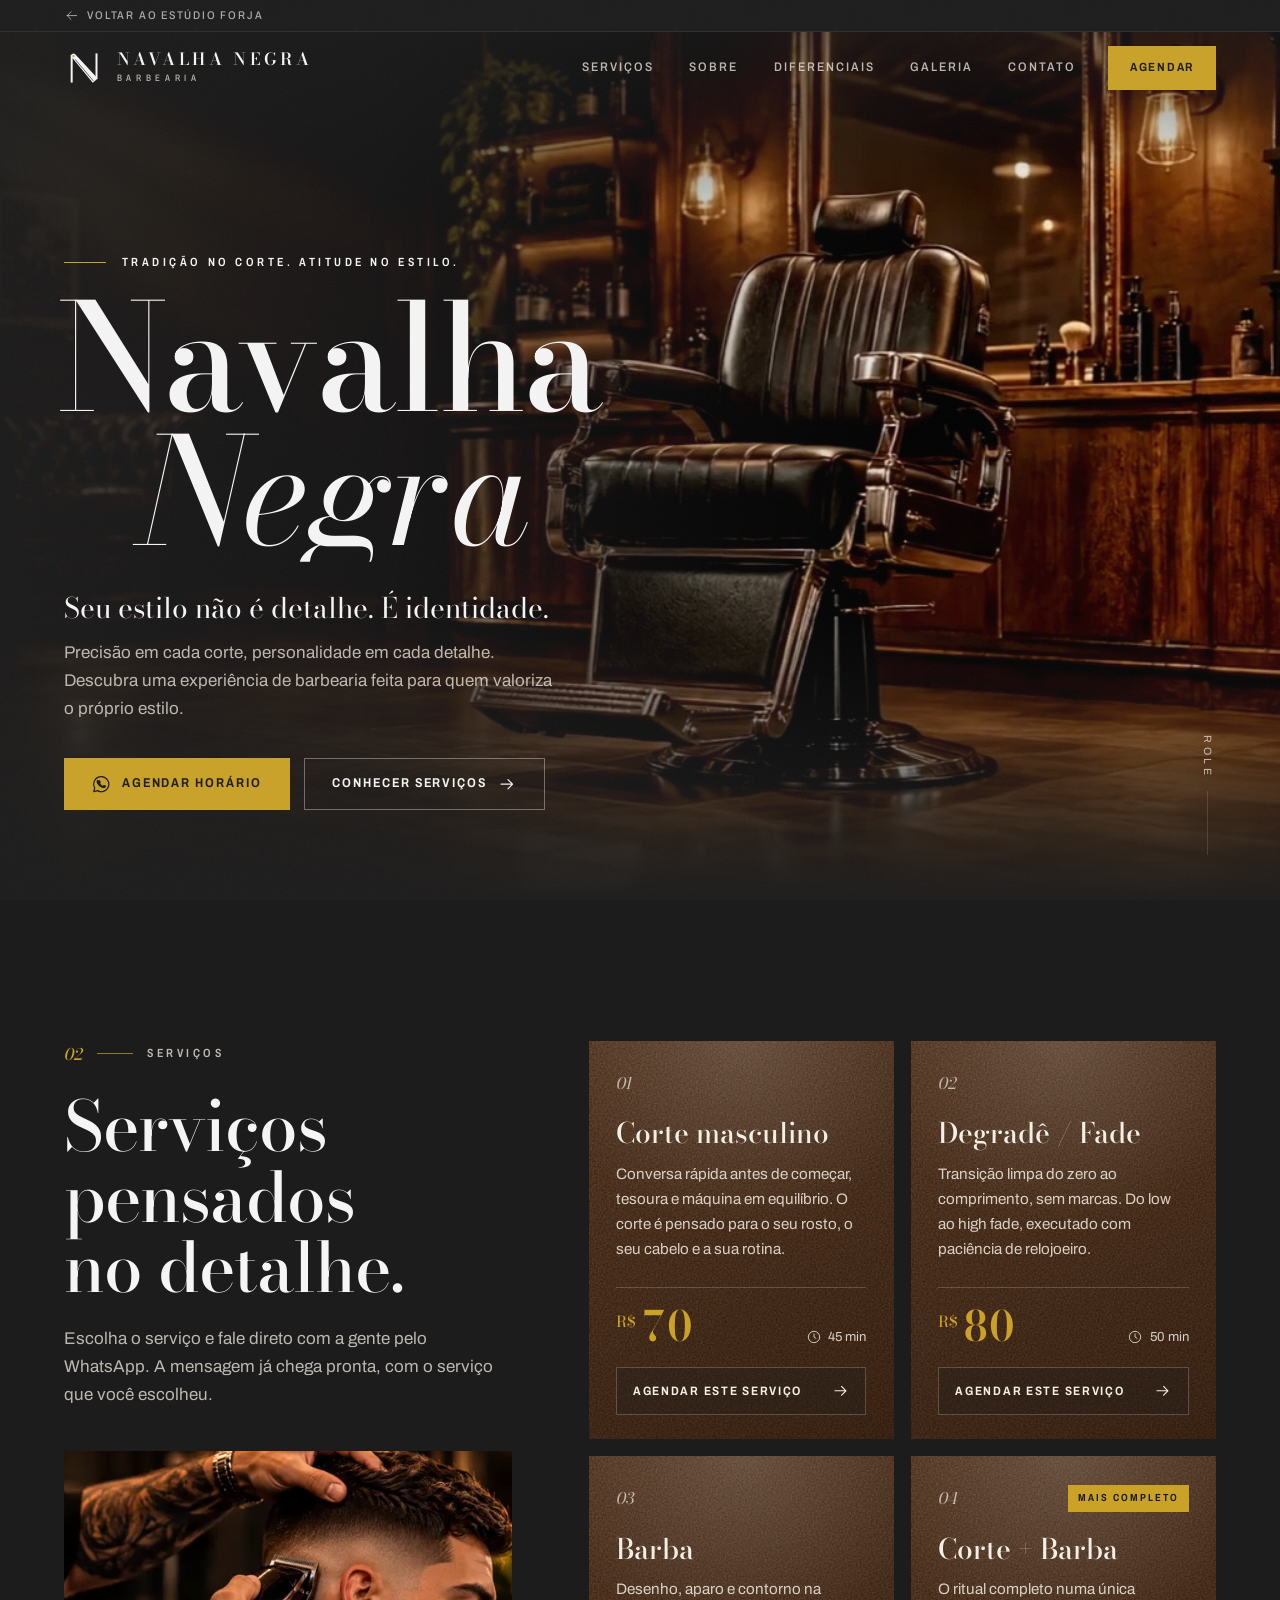
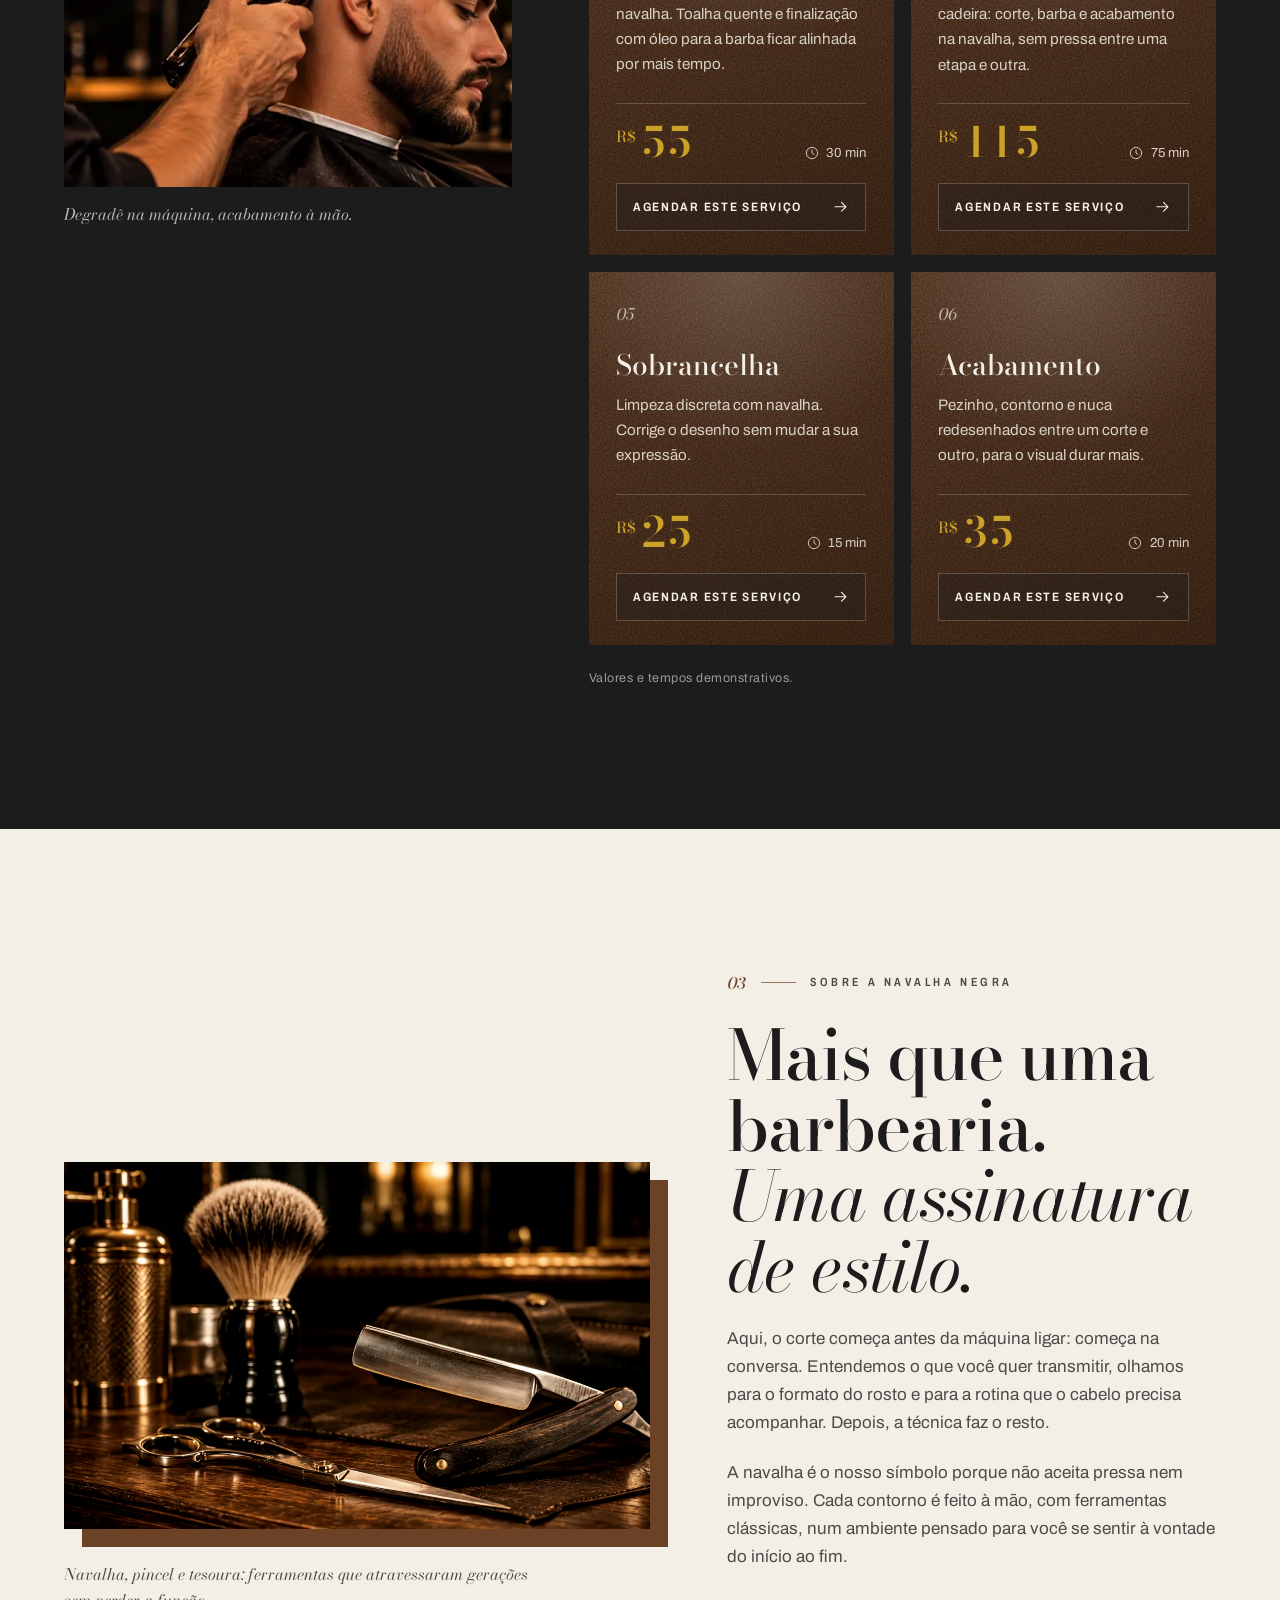
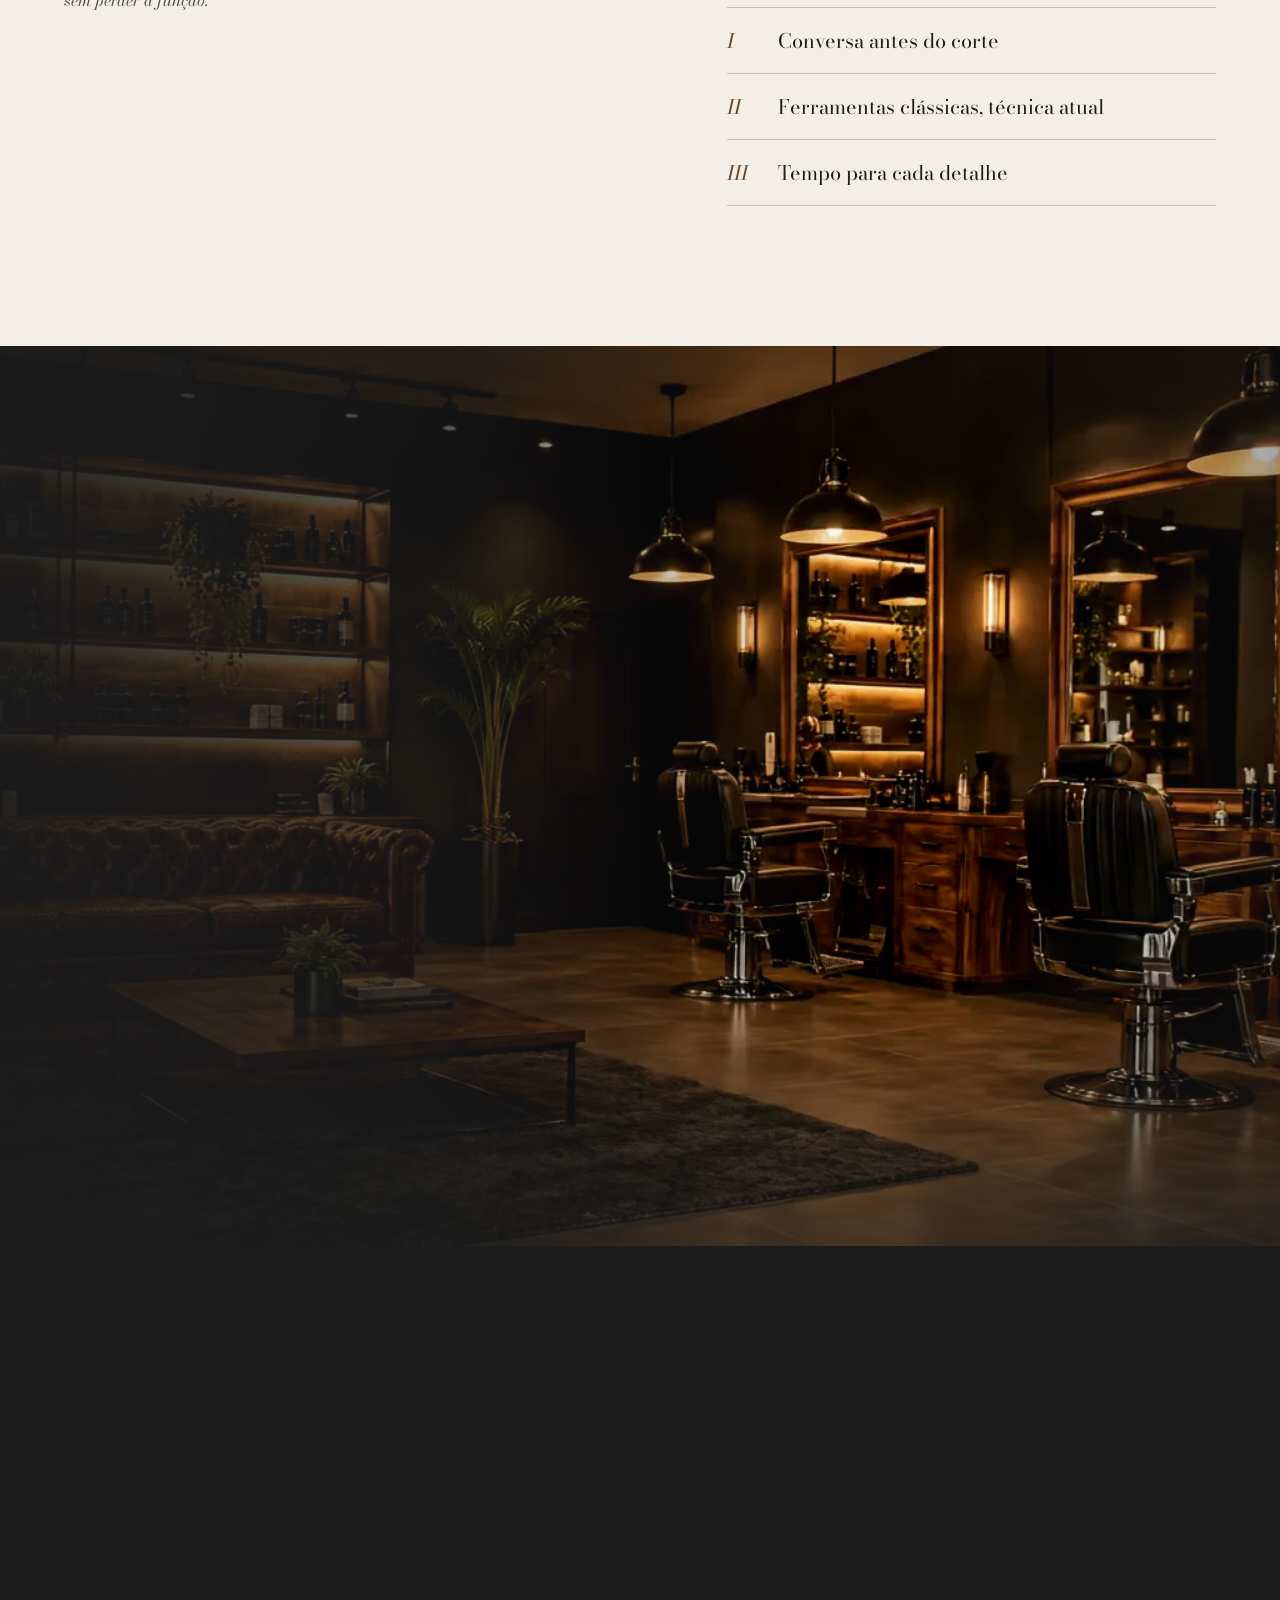
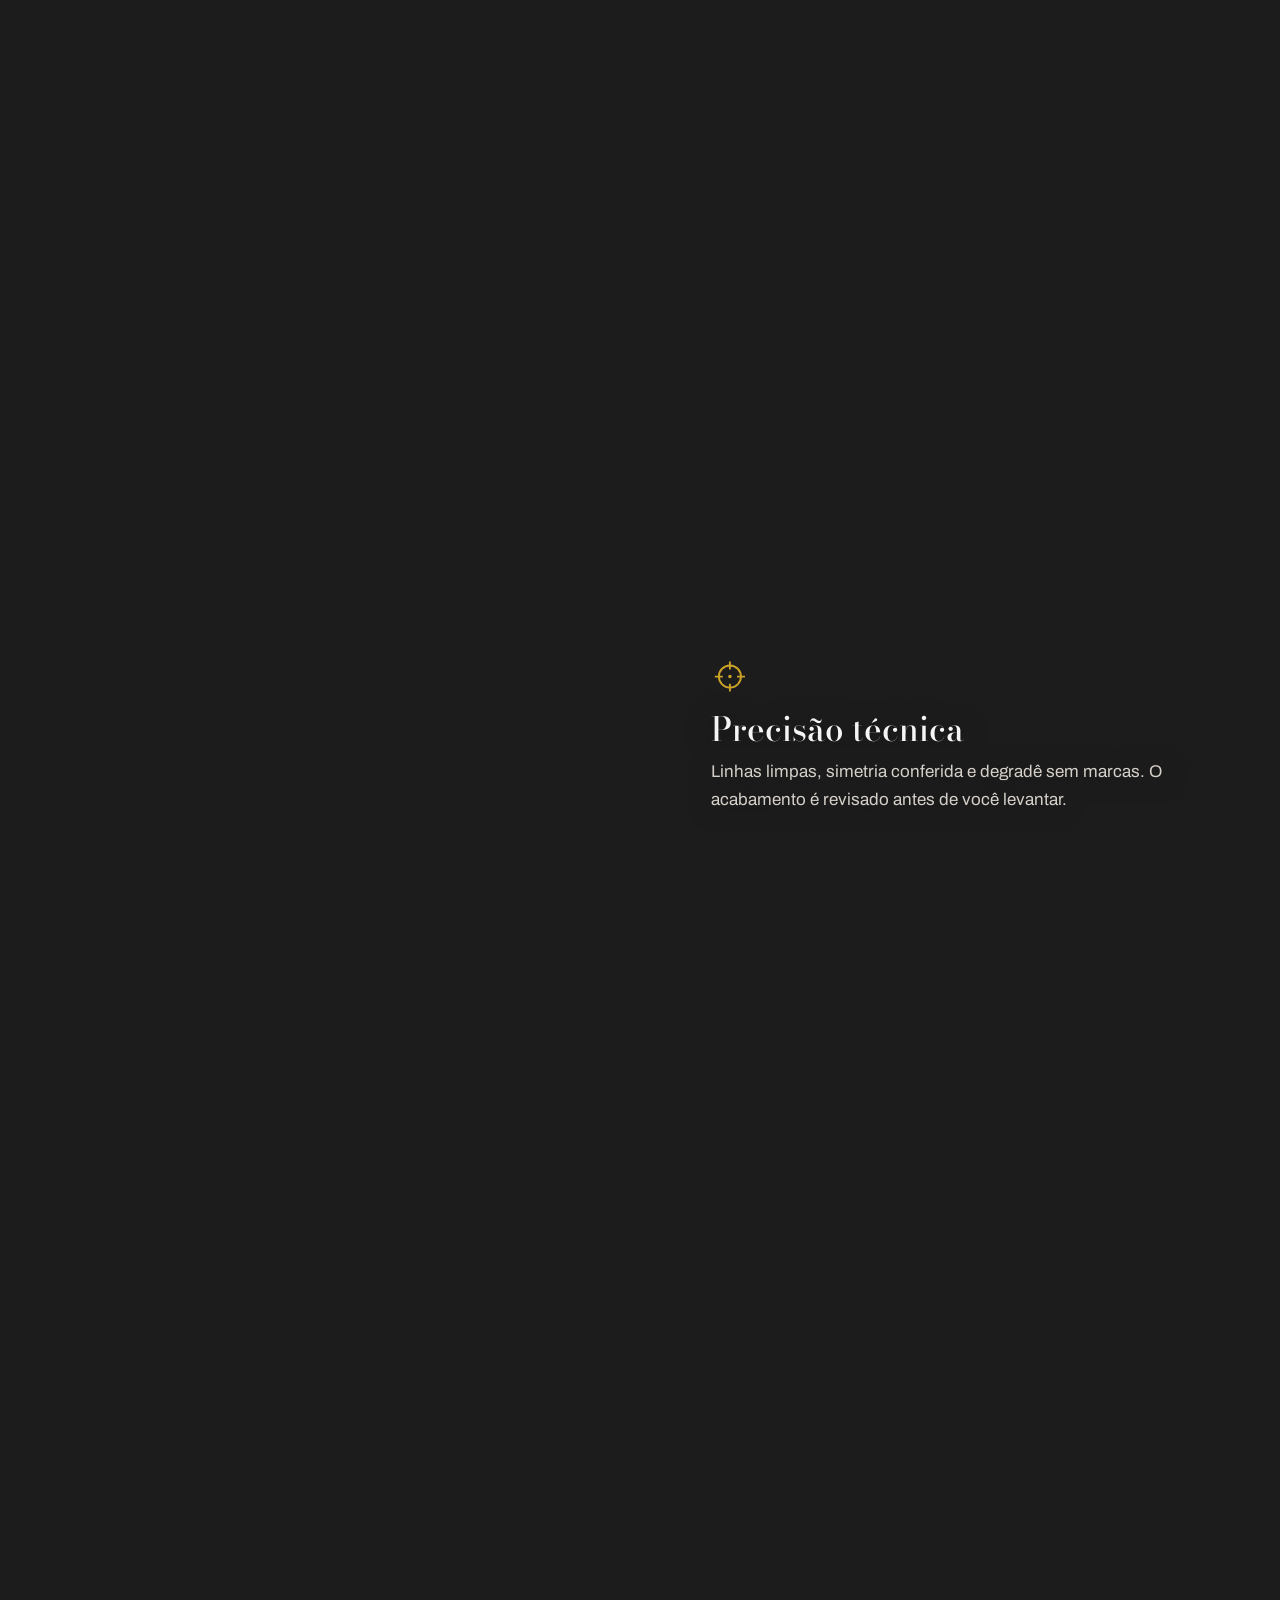
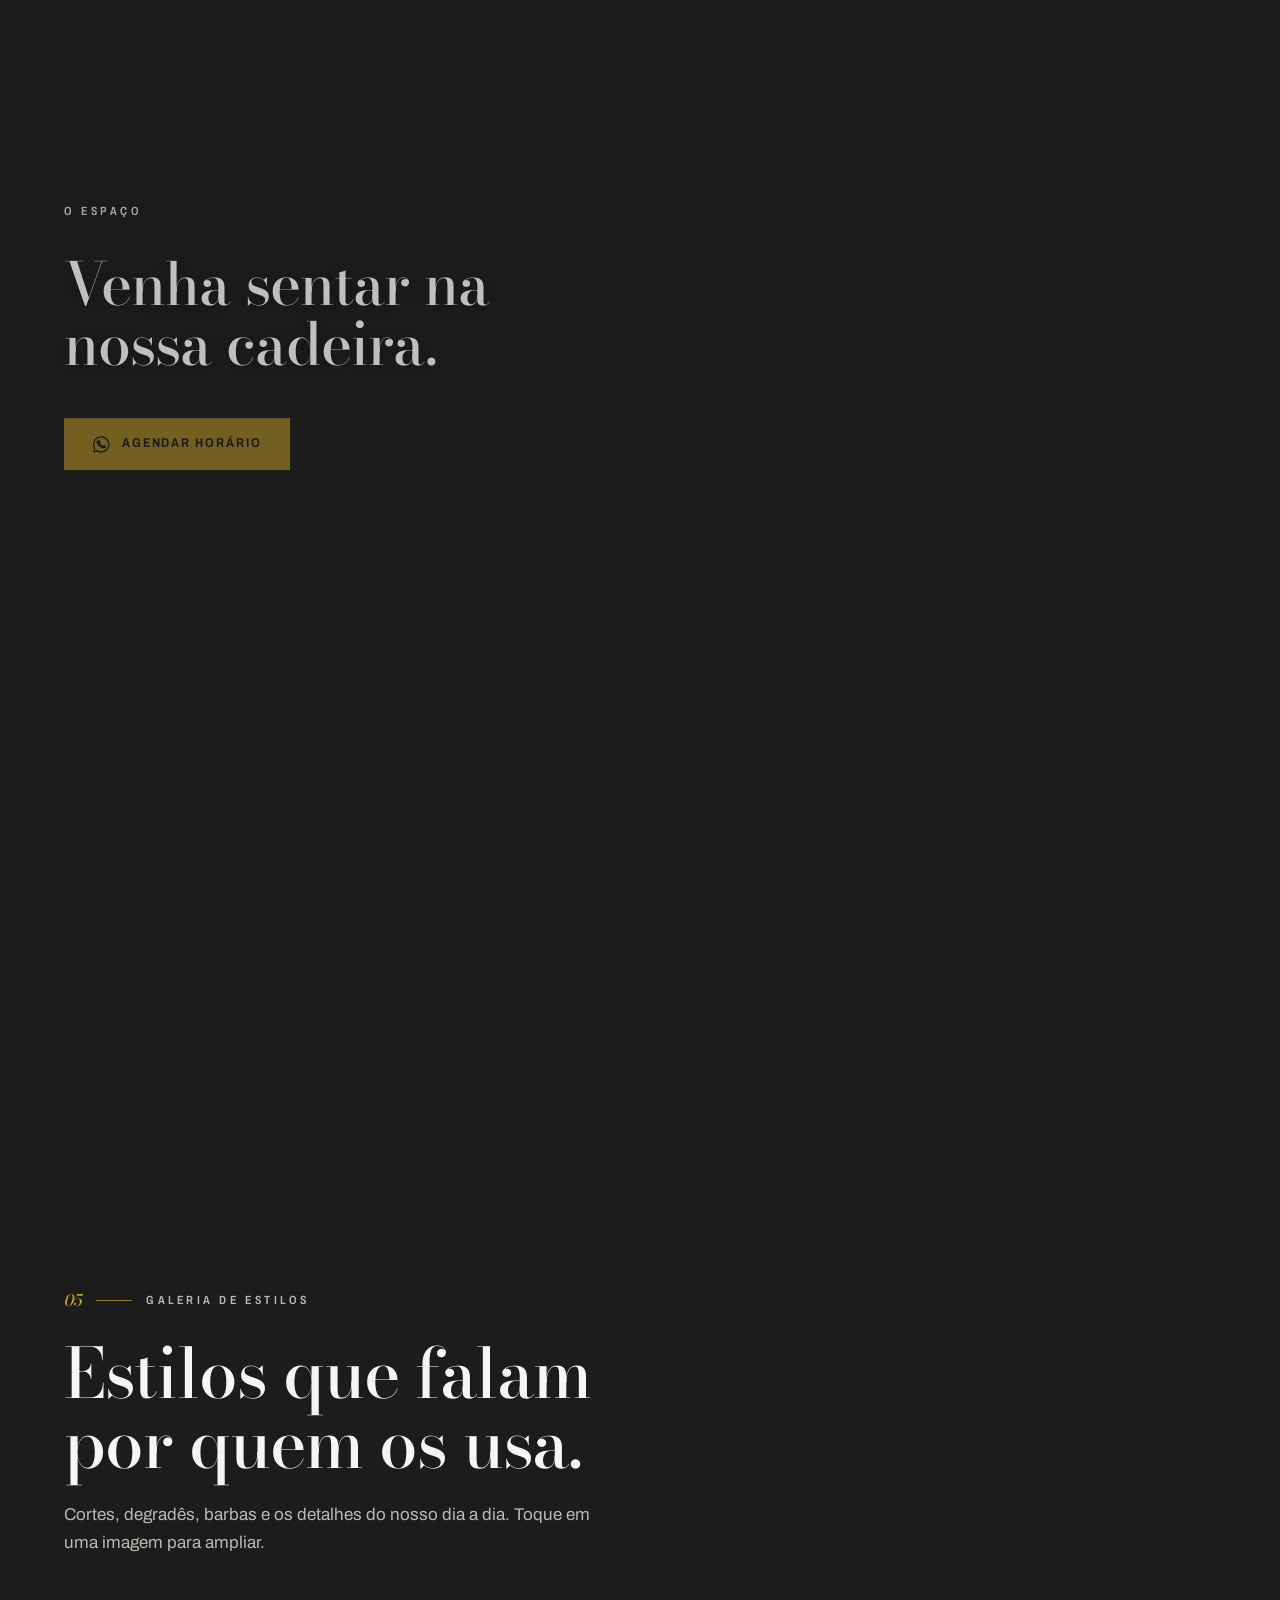
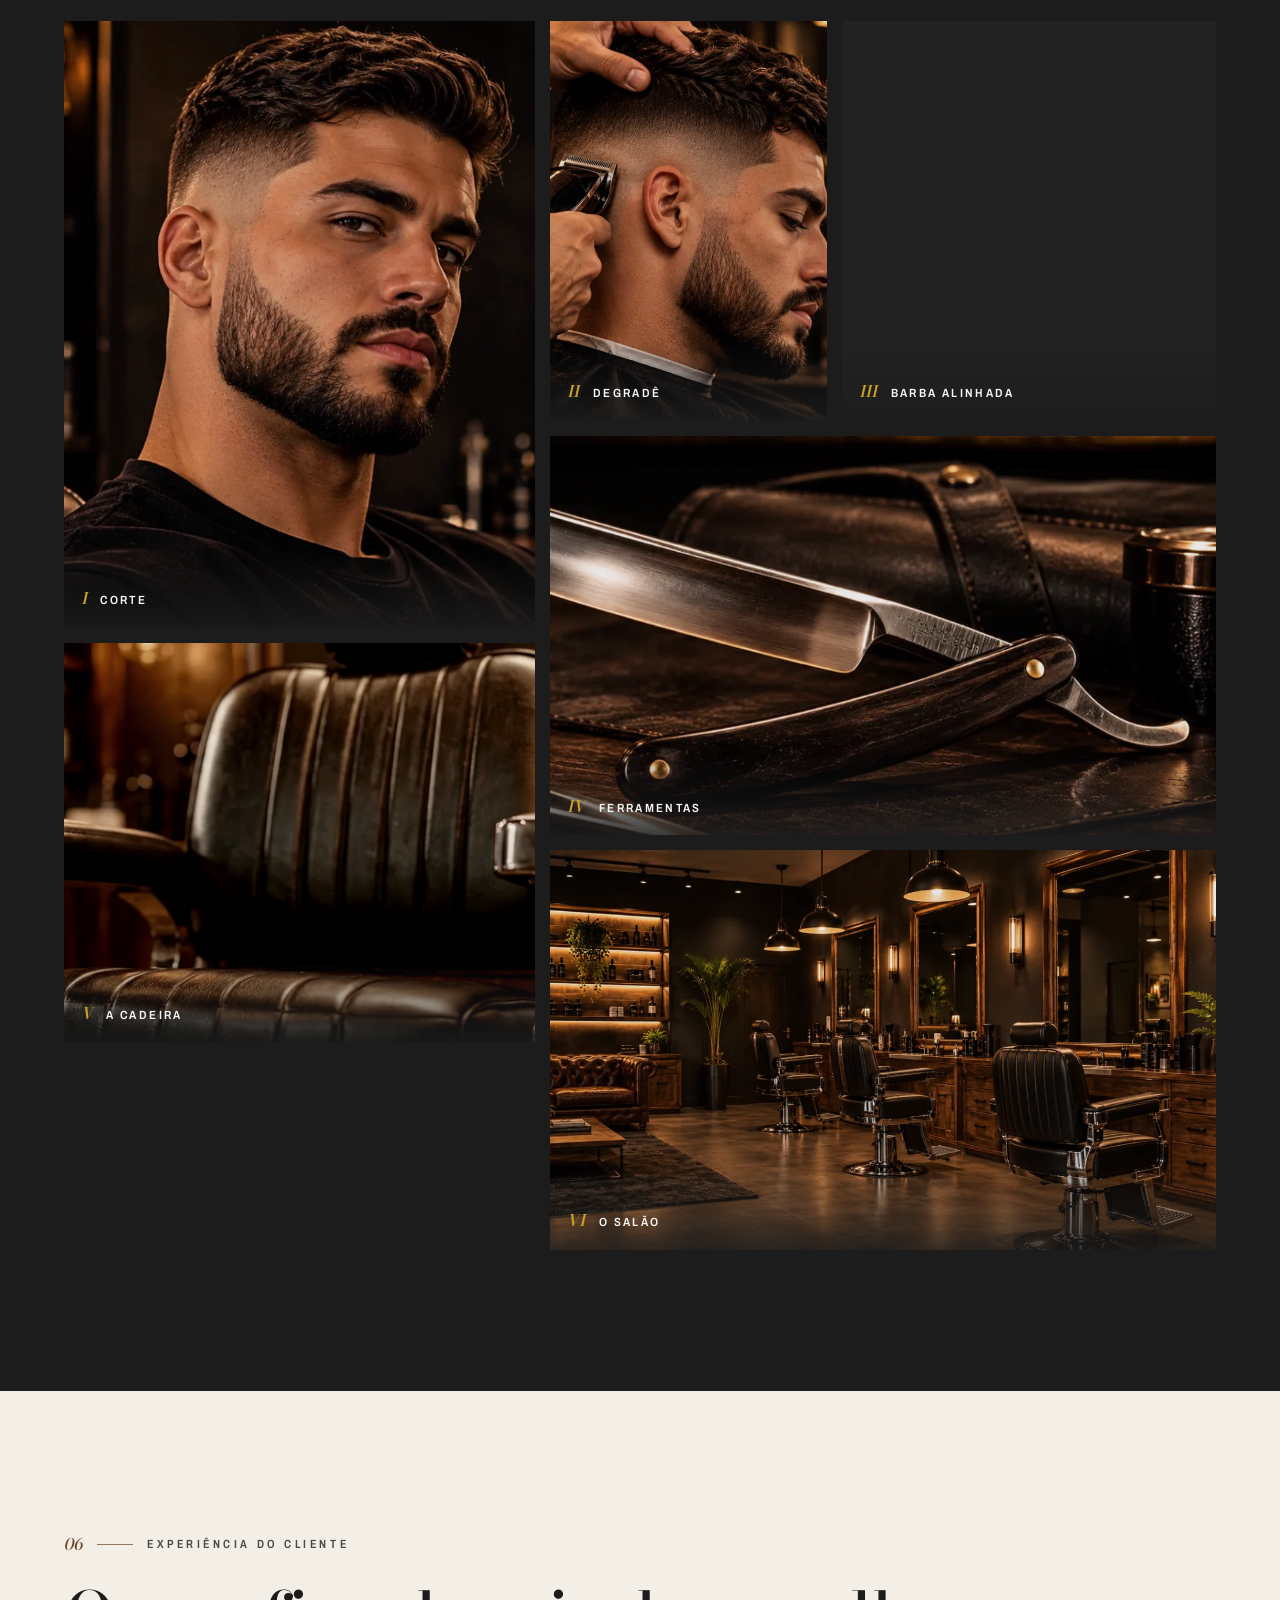
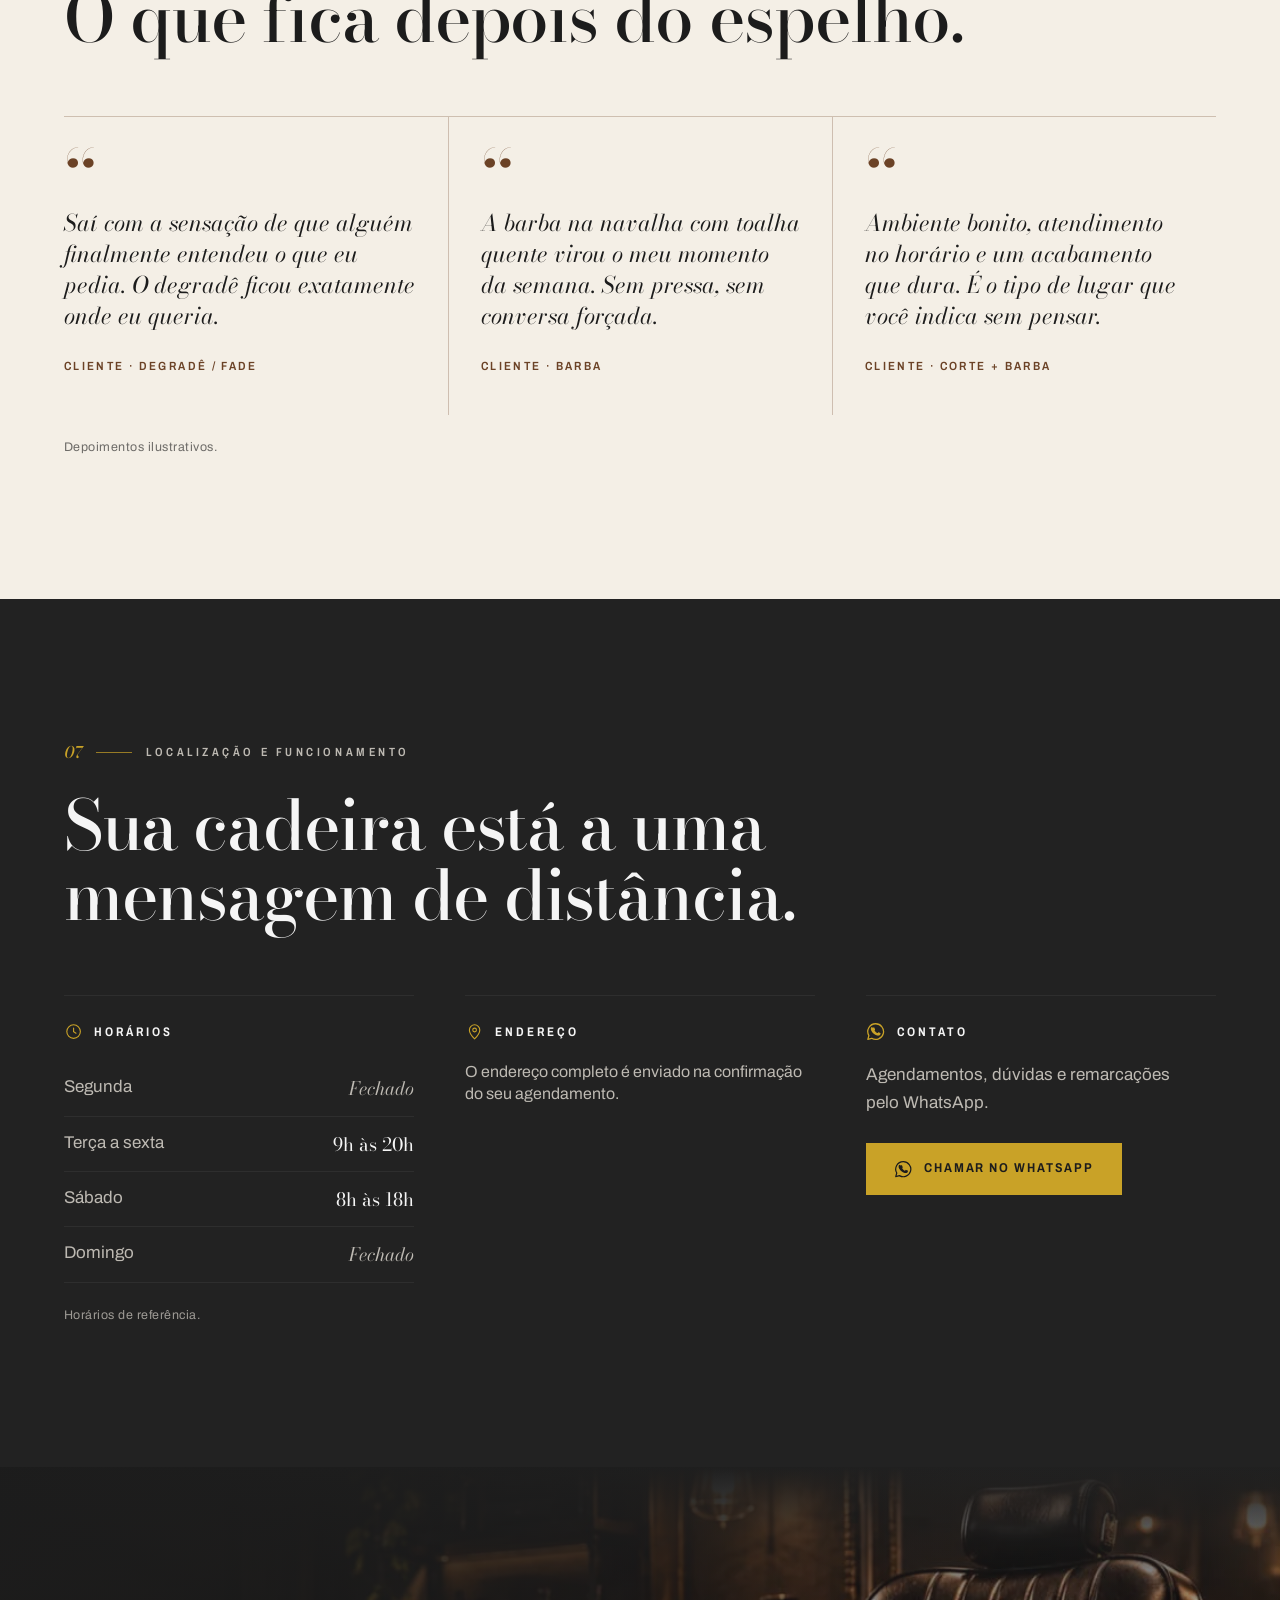
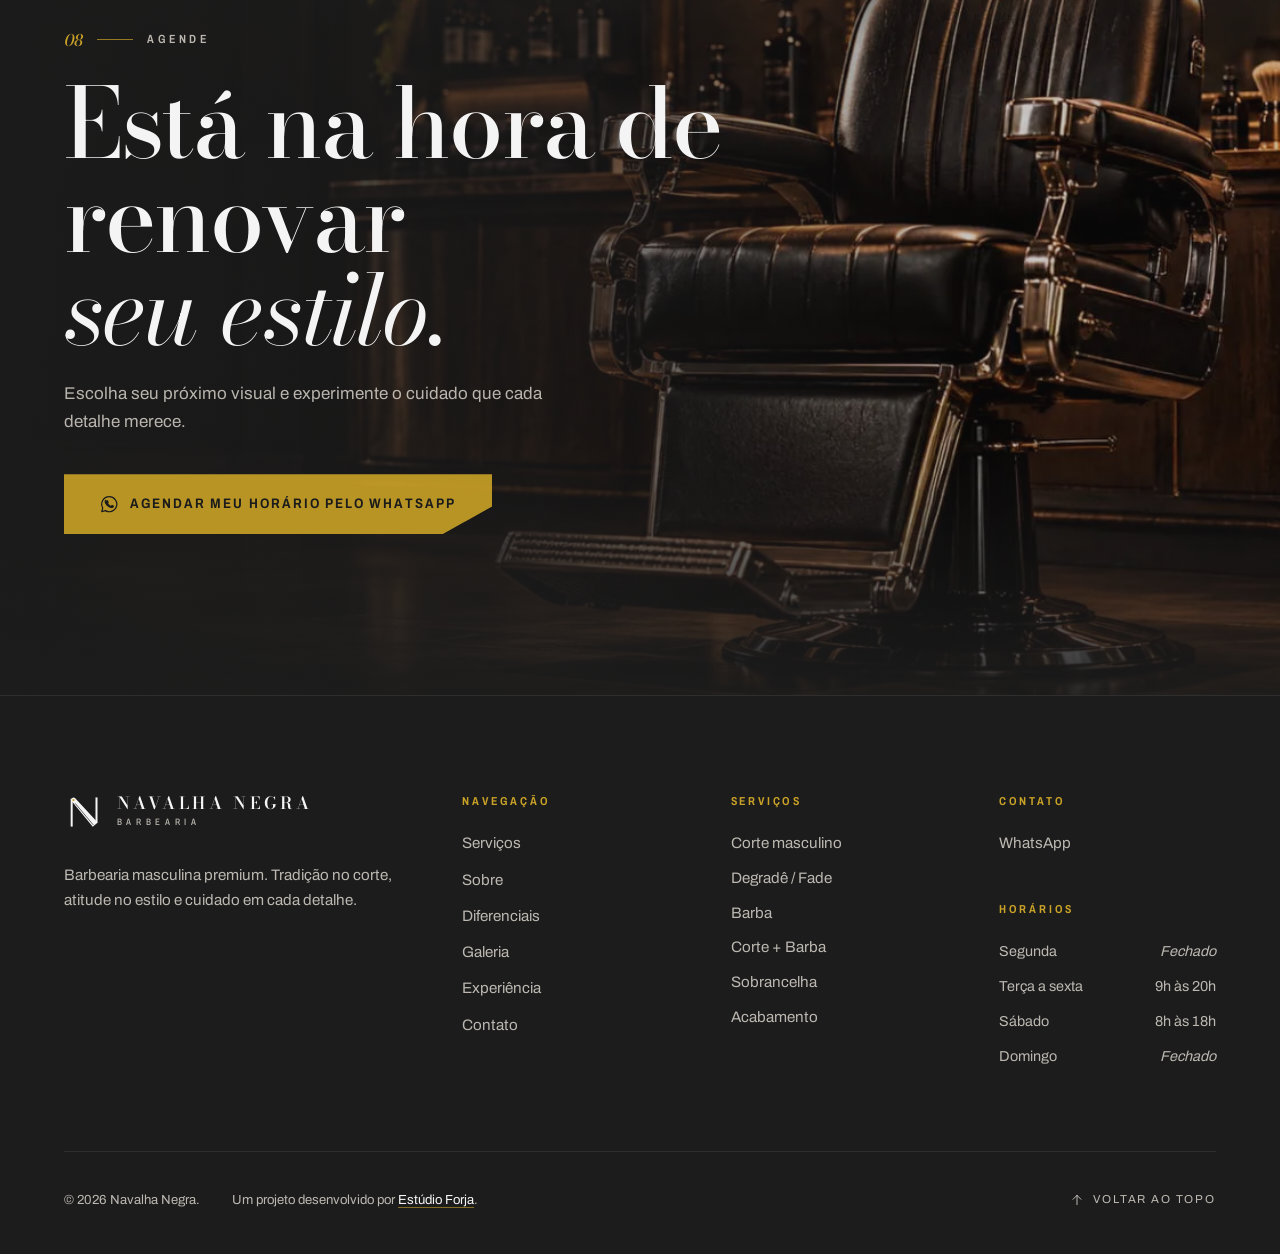
==== index.html @ 03be78c9 "Site Navalha Negra: barbearia premium do portfólio Estúdio Forja Página única com abertura em vídeo," ====
<!doctype html>
<html lang="pt-BR">
<head>
  <meta charset="utf-8">
  <meta name="viewport" content="width=device-width, initial-scale=1, viewport-fit=cover">
  <title>Navalha Negra · Barbearia masculina premium</title>
  <meta name="description" content="Navalha Negra: barbearia masculina premium. Corte, degradê, barba na navalha e acabamento com precisão. Agende seu horário pelo WhatsApp.">
  <meta name="theme-color" content="#1C1C1C">
  <meta property="og:type" content="website">
  <meta property="og:locale" content="pt_BR">
  <meta property="og:title" content="Navalha Negra · Tradição no corte. Atitude no estilo.">
  <meta property="og:description" content="Barbearia masculina premium. Precisão em cada corte, personalidade em cada detalhe.">
  <meta property="og:image" content="media/og.jpg">
  <meta name="twitter:card" content="summary_large_image">
  <link rel="icon" href="media/favicon.svg" type="image/svg+xml">
  <link rel="apple-touch-icon" href="media/apple-touch-icon.png">
  <link rel="preload" href="fonts/bodoni-moda.woff2" as="font" type="font/woff2" crossorigin>
  <link rel="preload" href="fonts/archivo.woff2" as="font" type="font/woff2" crossorigin>
  <link rel="preload" href="media/video/hero-inicio.webp" as="image">
  <link rel="stylesheet" href="css/style.css">
  <script>
    /* Marca que o JavaScript está ativo. Se algo falhar no carregamento,
       em 6 s o conteúdo aparece sem animação (nunca fica tela vazia). */
    document.documentElement.classList.add("js");
    setTimeout(function () { if (!window.__navalhaOk) document.documentElement.classList.add("sem-anim"); }, 6000);
  </script>
</head>
<body class="carregando">

<a class="pular" href="#conteudo">Pular para o conteúdo</a>

<!-- Ícones e símbolo da marca (desenhados uma vez, usados no site todo) -->
<svg class="sprite" aria-hidden="true" focusable="false">
  <defs>
    <symbol id="i-emblema" viewBox="0 0 48 48">
      <mask id="m-fio" maskUnits="userSpaceOnUse" x="0" y="0" width="48" height="48">
        <rect width="48" height="48" fill="#fff"/>
        <line x1="13.42" y1="13.65" x2="35.21" y2="39.55" stroke="#000" stroke-width="0.8"/>
      </mask>
      <rect x="8" y="8" width="2.4" height="33.5" fill="currentColor"/>
      <rect x="37.8" y="6.5" width="2.4" height="30" fill="currentColor"/>
      <path mask="url(#m-fio)" d="M13.46 7.62 L40.51 36.5 L34.49 41.77 L9.39 11.18 A2.7 2.7 0 0 1 13.46 7.62 Z" fill="currentColor"/>
      <circle cx="11.4" cy="9.7" r="1.35" fill="#C9A227"/>
    </symbol>
    <symbol id="i-whats" viewBox="0 0 24 24">
      <path d="M12 2.2a9.8 9.8 0 0 0-8.4 14.8L2.3 21.7l4.8-1.3A9.8 9.8 0 1 0 12 2.2Z" fill="none" stroke="currentColor" stroke-width="1.6" stroke-linejoin="round"/>
      <path d="M8.7 7.2c.2-.4.5-.4.7-.4h.5c.2 0 .4 0 .6.5l.8 1.9c.1.2.1.4 0 .6l-.4.6c-.1.2-.2.3 0 .6.4.7 1 1.4 1.6 1.9.7.6 1.3.8 1.6 1 .2.1.4.1.5-.1l.7-.8c.2-.2.3-.2.6-.1l1.8.9c.3.1.4.2.5.3 0 .2 0 .9-.3 1.6-.4.7-1.5 1.3-2.1 1.3-.5.1-1.2.1-1.9-.1-.4-.1-1-.3-1.7-.6-3-1.3-4.9-4.3-5-4.5-.2-.2-1.2-1.6-1.2-3 0-1.5.8-2.2 1-2.5Z" fill="currentColor"/>
    </symbol>
    <symbol id="i-seta" viewBox="0 0 24 24"><path d="M4 12h15M13 6l6 6-6 6" fill="none" stroke="currentColor" stroke-width="1.5" stroke-linecap="round" stroke-linejoin="round"/></symbol>
    <symbol id="i-seta-volta" viewBox="0 0 24 24"><path d="M20 12H5M11 6l-6 6 6 6" fill="none" stroke="currentColor" stroke-width="1.5" stroke-linecap="round" stroke-linejoin="round"/></symbol>
    <symbol id="i-topo" viewBox="0 0 24 24"><path d="M12 19V5M6 11l6-6 6 6" fill="none" stroke="currentColor" stroke-width="1.5" stroke-linecap="round" stroke-linejoin="round"/></symbol>
    <symbol id="i-relogio" viewBox="0 0 24 24"><circle cx="12" cy="12" r="8.5" fill="none" stroke="currentColor" stroke-width="1.4"/><path d="M12 7.5V12l3 2" fill="none" stroke="currentColor" stroke-width="1.4" stroke-linecap="round"/></symbol>
    <symbol id="i-fechar" viewBox="0 0 24 24"><path d="M6 6l12 12M18 6 6 18" fill="none" stroke="currentColor" stroke-width="1.5" stroke-linecap="round"/></symbol>
    <symbol id="i-anterior" viewBox="0 0 24 24"><path d="M15 5l-7 7 7 7" fill="none" stroke="currentColor" stroke-width="1.5" stroke-linecap="round" stroke-linejoin="round"/></symbol>
    <symbol id="i-proximo" viewBox="0 0 24 24"><path d="M9 5l7 7-7 7" fill="none" stroke="currentColor" stroke-width="1.5" stroke-linecap="round" stroke-linejoin="round"/></symbol>
    <symbol id="i-pin" viewBox="0 0 24 24"><path d="M12 21s-6.5-6-6.5-11a6.5 6.5 0 0 1 13 0c0 5-6.5 11-6.5 11Z" fill="none" stroke="currentColor" stroke-width="1.4"/><circle cx="12" cy="10" r="2.3" fill="none" stroke="currentColor" stroke-width="1.4"/></symbol>
    <symbol id="i-fone" viewBox="0 0 24 24"><path d="M6.5 3.5h3l1.5 4.2-2 1.3a11 11 0 0 0 6 6l1.3-2 4.2 1.5v3a2 2 0 0 1-2.2 2A17 17 0 0 1 4.5 5.7a2 2 0 0 1 2-2.2Z" fill="none" stroke="currentColor" stroke-width="1.4" stroke-linejoin="round"/></symbol>
    <symbol id="i-instagram" viewBox="0 0 24 24"><rect x="3.5" y="3.5" width="17" height="17" rx="5" fill="none" stroke="currentColor" stroke-width="1.5"/><circle cx="12" cy="12" r="4" fill="none" stroke="currentColor" stroke-width="1.5"/><circle cx="17.2" cy="6.8" r="1" fill="currentColor"/></symbol>
    <symbol id="i-facebook" viewBox="0 0 24 24"><path d="M13.5 21v-7.5h2.6l.4-3h-3V8.6c0-.9.3-1.5 1.5-1.5h1.6V4.4a21 21 0 0 0-2.3-.1c-2.3 0-3.9 1.4-3.9 4v2.2H7.8v3h2.6V21" fill="none" stroke="currentColor" stroke-width="1.4" stroke-linejoin="round"/></symbol>
    <symbol id="i-tiktok" viewBox="0 0 24 24"><path d="M14 3.5v11.2a3.6 3.6 0 1 1-3.6-3.6M14 3.5c.4 2.6 2.2 4.3 4.8 4.5" fill="none" stroke="currentColor" stroke-width="1.5" stroke-linecap="round" stroke-linejoin="round"/></symbol>
    <!-- Pilares -->
    <symbol id="p-precisao" viewBox="0 0 24 24"><circle cx="12" cy="12" r="7" fill="none" stroke="currentColor" stroke-width="1.2"/><path d="M12 2.5v5M12 16.5v5M2.5 12h5M16.5 12h5" stroke="currentColor" stroke-width="1.2"/><circle cx="12" cy="12" r="1.1" fill="currentColor"/></symbol>
    <symbol id="p-detalhe" viewBox="0 0 24 24"><circle cx="10.5" cy="10.5" r="6" fill="none" stroke="currentColor" stroke-width="1.2"/><path d="m15 15 5.5 5.5" stroke="currentColor" stroke-width="1.2" stroke-linecap="round"/><path d="M8 10.5h5" stroke="currentColor" stroke-width="1.2"/></symbol>
    <symbol id="p-atendimento" viewBox="0 0 24 24"><path d="M4 5.5h11a1.5 1.5 0 0 1 1.5 1.5v6a1.5 1.5 0 0 1-1.5 1.5H9l-3.5 3v-3H4A1.5 1.5 0 0 1 2.5 13V7A1.5 1.5 0 0 1 4 5.5Z" fill="none" stroke="currentColor" stroke-width="1.2" stroke-linejoin="round"/><path d="M16.5 9H20a1.5 1.5 0 0 1 1.5 1.5v5A1.5 1.5 0 0 1 20 17h-1v2.5L16 17h-3" fill="none" stroke="currentColor" stroke-width="1.2" stroke-linejoin="round"/></symbol>
    <symbol id="p-estilo" viewBox="0 0 24 24"><path d="M6.5 18.5c-1-1.8-1.5-4-1.5-6.5a7 7 0 0 1 14 0c0 1.3-.1 2.6-.4 3.8M9 20.3c-.9-2.2-1.4-5-1.4-8.3a4.4 4.4 0 0 1 8.8 0c0 3.1-.3 5.9-1.2 8.3M12 12c0 3.2-.3 6-1 8.5" fill="none" stroke="currentColor" stroke-width="1.2" stroke-linecap="round"/></symbol>
    <symbol id="p-ambiente" viewBox="0 0 24 24"><path d="M5 11V7.5A2.5 2.5 0 0 1 7.5 5h9A2.5 2.5 0 0 1 19 7.5V11" fill="none" stroke="currentColor" stroke-width="1.2"/><path d="M3.5 11.5a1.5 1.5 0 0 1 3 0V14h11v-2.5a1.5 1.5 0 0 1 3 0V17h-17Z" fill="none" stroke="currentColor" stroke-width="1.2" stroke-linejoin="round"/><path d="M6 17v2M18 17v2" stroke="currentColor" stroke-width="1.2" stroke-linecap="round"/></symbol>
    <symbol id="p-higiene" viewBox="0 0 24 24"><path d="M12 3 5 6v5.5c0 4.2 3 7.8 7 9.5 4-1.7 7-5.3 7-9.5V6Z" fill="none" stroke="currentColor" stroke-width="1.2" stroke-linejoin="round"/><path d="m9 12 2.2 2.2L15.5 10" fill="none" stroke="currentColor" stroke-width="1.2" stroke-linecap="round" stroke-linejoin="round"/></symbol>
  </defs>
</svg>

<!-- Tela de abertura -->
<div id="loader" aria-hidden="true">
  <div class="loader-marca">
    <svg class="loader-emblema"><use href="#i-emblema"/></svg>
    <span class="loader-nome">Navalha Negra</span>
  </div>
  <div class="loader-trilho"><span id="loader-barra"></span></div>
  <span id="loader-pct">0%</span>
</div>

<!-- Faixa de portfólio: volta ao site principal do Estúdio Forja -->
<div class="faixa-forja">
  <a href="https://estudioforja.com.br/" data-forja>
    <svg aria-hidden="true"><use href="#i-seta-volta"/></svg>
    Voltar ao Estúdio Forja
  </a>
</div>

<header class="topo" id="topo">
  <a class="marca" href="#inicio" aria-label="Navalha Negra, voltar ao início">
    <svg class="marca-emblema" aria-hidden="true"><use href="#i-emblema"/></svg>
    <span class="marca-nome">Navalha Negra<small>Barbearia</small></span>
  </a>
  <nav class="nav" aria-label="Seções do site">
    <a href="#servicos">Serviços</a>
    <a href="#sobre">Sobre</a>
    <a href="#diferenciais">Diferenciais</a>
    <a href="#galeria">Galeria</a>
    <a href="#contato">Contato</a>
  </nav>
  <a class="botao botao-ouro botao-topo" data-wa href="#agendar">Agendar</a>
  <button class="menu-botao" type="button" aria-expanded="false" aria-controls="menu" aria-label="Abrir menu">
    <span></span><span></span>
  </button>
</header>

<!-- Menu do celular -->
<div class="menu" id="menu" hidden>
  <nav aria-label="Menu principal">
    <a href="#inicio"><i>01</i>Início</a>
    <a href="#servicos"><i>02</i>Serviços</a>
    <a href="#sobre"><i>03</i>Sobre</a>
    <a href="#diferenciais"><i>04</i>Diferenciais</a>
    <a href="#galeria"><i>05</i>Galeria</a>
    <a href="#depoimentos"><i>06</i>Experiência</a>
    <a href="#contato"><i>07</i>Contato</a>
  </nav>
  <a class="botao botao-ouro" data-wa href="#agendar"><svg aria-hidden="true"><use href="#i-whats"/></svg>Agendar pelo WhatsApp</a>
  <a class="menu-forja" href="https://estudioforja.com.br/" data-forja><svg aria-hidden="true"><use href="#i-seta-volta"/></svg>Voltar ao Estúdio Forja</a>
</div>

<main id="conteudo">

  <!-- 01 · HERO -->
  <section class="hero" id="inicio" aria-labelledby="hero-titulo">
    <div class="hero-midia">
      <video id="hero-video" muted playsinline preload="auto" poster="media/video/hero-inicio.webp" aria-hidden="true" tabindex="-1"></video>
      <img class="hero-final" src="media/video/hero-fim.webp" alt="" aria-hidden="true">
    </div>
    <div class="hero-veu" aria-hidden="true"></div>
    <div class="hero-conteudo">
      <p class="rotulo hero-rotulo"><span class="fio-ouro" aria-hidden="true"></span>Tradição no corte. Atitude no estilo.</p>
      <h1 class="hero-titulo" id="hero-titulo"><span class="linha">Navalha</span><span class="linha"><em>Negra</em></span></h1>
      <p class="hero-manchete">Seu estilo não é detalhe. É identidade.</p>
      <p class="hero-texto">Precisão em cada corte, personalidade em cada detalhe. Descubra uma experiência de barbearia feita para quem valoriza o próprio estilo.</p>
      <div class="hero-acoes">
        <a class="botao botao-ouro" data-wa href="#agendar"><svg aria-hidden="true"><use href="#i-whats"/></svg>Agendar horário</a>
        <a class="botao botao-linha" href="#servicos">Conhecer serviços<svg aria-hidden="true"><use href="#i-seta"/></svg></a>
      </div>
    </div>
    <a class="hero-rolar" href="#servicos" aria-label="Rolar para os serviços"><span>Role</span><i aria-hidden="true"></i></a>
  </section>

  <!-- 02 · SERVIÇOS -->
  <section class="servicos" id="servicos" aria-labelledby="servicos-titulo">
    <div class="servicos-lado">
      <div class="servicos-cabeca" data-anima="slide-left">
        <p class="rotulo" data-item><span class="num">02</span>Serviços</p>
        <h2 class="titulo-secao" id="servicos-titulo" data-item>Serviços pensados no detalhe.</h2>
        <p class="texto-secao" data-item>Escolha o serviço e fale direto com a gente pelo WhatsApp. A mensagem já chega pronta, com o serviço que você escolheu.</p>
      </div>
      <figure class="servicos-foto" data-anima="corte">
        <div class="moldura" data-item><img src="media/img/imagem-2-1600.webp" srcset="media/img/imagem-2-800.webp 800w, media/img/imagem-2-1600.webp 1600w" sizes="(max-width: 900px) 100vw, 40vw" width="1600" height="900" loading="lazy" decoding="async" alt="Barbeiro fazendo um degradê com máquina na lateral da cabeça de um cliente de barba"></div>
        <figcaption data-item>Degradê na máquina, acabamento à mão.</figcaption>
      </figure>
    </div>
    <div class="servicos-lista">
      <ul class="cartoes" id="lista-servicos" data-anima="stagger-up"><!-- preenchido por js/conteudo.js --></ul>
      <p class="aviso" id="aviso-precos"></p>
    </div>
  </section>

  <!-- 03 · SOBRE -->
  <section class="sobre" id="sobre" aria-labelledby="sobre-titulo">
    <div class="sobre-midia" data-anima="clip-reveal">
      <div class="moldura" data-item>
        <video id="sobre-video" muted playsinline preload="none" poster="media/video/ferramentas-inicio.webp" aria-hidden="true" tabindex="-1"></video>
      </div>
      <p class="legenda" data-item>Navalha, pincel e tesoura: ferramentas que atravessaram gerações sem perder a função.</p>
    </div>
    <div class="sobre-texto" data-anima="fade-up">
      <p class="rotulo" data-item><span class="num">03</span>Sobre a Navalha Negra</p>
      <h2 class="titulo-secao" id="sobre-titulo" data-item>Mais que uma barbearia. <em>Uma assinatura de estilo.</em></h2>
      <p class="texto-secao" data-item>Aqui, o corte começa antes da máquina ligar: começa na conversa. Entendemos o que você quer transmitir, olhamos para o formato do rosto e para a rotina que o cabelo precisa acompanhar. Depois, a técnica faz o resto.</p>
      <p class="texto-secao" data-item>A navalha é o nosso símbolo porque não aceita pressa nem improviso. Cada contorno é feito à mão, com ferramentas clássicas, num ambiente pensado para você se sentir à vontade do início ao fim.</p>
      <ol class="principios" data-item>
        <li><span>I</span>Conversa antes do corte</li>
        <li><span>II</span>Ferramentas clássicas, técnica atual</li>
        <li><span>III</span>Tempo para cada detalhe</li>
      </ol>
    </div>
  </section>

  <!-- 04 · DIFERENCIAL (filme do salão guiado pela rolagem) -->
  <section class="filme" id="diferenciais" aria-labelledby="dif-titulo">
    <div class="filme-palco">
      <canvas id="filme-canvas" aria-hidden="true"></canvas>
      <div class="filme-veu" aria-hidden="true"></div>
      <div class="veu-lado veu-esq" aria-hidden="true"></div>
      <div class="veu-lado veu-dir" aria-hidden="true"></div>
      <div id="filme-escuro" aria-hidden="true"></div>
      <div class="marquee" aria-hidden="true"><div class="marquee-texto">Tradição no corte <span>·</span> Atitude no estilo <span>·</span> Tradição no corte <span>·</span> Atitude no estilo <span>·</span></div></div>
    </div>

    <div class="filme-texto lado-esq" data-enter="2" data-leave="16" data-animation="clip-reveal">
      <p class="rotulo" data-item><span class="num">04</span>Nosso diferencial</p>
      <h2 class="titulo-secao" id="dif-titulo" data-item>O que você sente antes mesmo do primeiro corte.</h2>
      <p class="texto-secao" data-item>Seis compromissos sustentam cada atendimento. Continue rolando e entre no salão.</p>
    </div>

    <div class="filme-texto lado-dir" data-enter="19" data-leave="33" data-animation="slide-right">
      <article class="pilar" data-item>
        <svg aria-hidden="true"><use href="#p-precisao"/></svg>
        <h3>Precisão técnica</h3>
        <p>Linhas limpas, simetria conferida e degradê sem marcas. O acabamento é revisado antes de você levantar.</p>
      </article>
      <article class="pilar" data-item>
        <svg aria-hidden="true"><use href="#p-detalhe"/></svg>
        <h3>Atenção aos detalhes</h3>
        <p>Do pezinho à sobrancelha, o que é pequeno recebe o mesmo cuidado do que é grande.</p>
      </article>
    </div>

    <div class="filme-texto lado-esq" data-enter="37" data-leave="51" data-animation="scale-up">
      <article class="pilar" data-item>
        <svg aria-hidden="true"><use href="#p-atendimento"/></svg>
        <h3>Atendimento personalizado</h3>
        <p>A gente ouve antes de cortar. Cada visita parte do que você gosta e do que funciona no seu dia a dia.</p>
      </article>
      <article class="pilar" data-item>
        <svg aria-hidden="true"><use href="#p-estilo"/></svg>
        <h3>Valorização do estilo individual</h3>
        <p>Não existe corte da moda que sirva para todo mundo. Existe o corte que tem a ver com você.</p>
      </article>
    </div>

    <div class="filme-texto centro" data-enter="55" data-leave="68" data-animation="rotate-in" data-escuro="true">
      <p class="rotulo" data-item>A regra da casa</p>
      <p class="citacao" data-item>A navalha não aceita <em>pressa</em>.</p>
      <p class="texto-secao" data-item>Por isso, cada horário tem o tempo que o serviço pede.</p>
    </div>

    <div class="filme-texto lado-dir" data-enter="71" data-leave="85" data-animation="corte">
      <article class="pilar" data-item>
        <svg aria-hidden="true"><use href="#p-ambiente"/></svg>
        <h3>Ambiente confortável</h3>
        <p>Poltronas de couro, luz quente e tempo para respirar. Aqui, esperar também faz parte da experiência.</p>
      </article>
      <article class="pilar" data-item>
        <svg aria-hidden="true"><use href="#p-higiene"/></svg>
        <h3>Higiene e cuidado</h3>
        <p>Ferramentas higienizadas a cada atendimento e lâmina nova na navalha. Cuidado que você não vê, mas sente.</p>
      </article>
    </div>

    <div class="filme-texto lado-esq" data-enter="88" data-leave="100" data-animation="fade-up" data-persist="true">
      <p class="rotulo" data-item>O espaço</p>
      <p class="titulo-secao" data-item>Venha sentar na nossa cadeira.</p>
      <a class="botao botao-ouro" data-item data-wa href="#agendar"><svg aria-hidden="true"><use href="#i-whats"/></svg>Agendar horário</a>
    </div>
  </section>

  <!-- 05 · GALERIA -->
  <section class="galeria" id="galeria" aria-labelledby="galeria-titulo">
    <div class="galeria-cabeca" data-anima="slide-left">
      <p class="rotulo" data-item><span class="num">05</span>Galeria de estilos</p>
      <h2 class="titulo-secao" id="galeria-titulo" data-item>Estilos que falam por quem os usa.</h2>
      <p class="texto-secao" data-item>Cortes, degradês, barbas e os detalhes do nosso dia a dia. Toque em uma imagem para ampliar.</p>
    </div>
    <div class="galeria-grade" data-anima="scale-up">
      <figure class="g-item g-ret" data-item><button type="button" data-ampliar="media/galeria/retrato.webp" data-legenda="Corte: degradê baixo com volume no topo"><img src="media/galeria/retrato.webp" width="760" height="900" loading="lazy" decoding="async" alt="Retrato de homem com degradê baixo, topo com volume e barba alinhada"></button><figcaption><i>I</i>Corte</figcaption></figure>
      <figure class="g-item g-deg" data-item><button type="button" data-ampliar="media/galeria/degrade.webp" data-legenda="Degradê: transição feita na máquina"><img src="media/galeria/degrade.webp" width="640" height="820" loading="lazy" decoding="async" alt="Máquina fazendo a transição do degradê acima da orelha"></button><figcaption><i>II</i>Degradê</figcaption></figure>
      <figure class="g-item g-bar" data-item><button type="button" data-ampliar="media/galeria/barba.webp" data-legenda="Barba alinhada: contorno definido no maxilar"><img src="media/galeria/barba.webp" width="600" height="600" loading="lazy" decoding="async" alt="Perfil de homem com barba alinhada e contorno definido"></button><figcaption><i>III</i>Barba alinhada</figcaption></figure>
      <figure class="g-item g-nav" data-item><button type="button" data-ampliar="media/galeria/navalha.webp" data-legenda="Ferramentas: navalha clássica sobre o estojo de couro"><img src="media/galeria/navalha.webp" width="1060" height="560" loading="lazy" decoding="async" alt="Navalha clássica de cabo de madeira aberta sobre estojo de couro"></button><figcaption><i>IV</i>Ferramentas</figcaption></figure>
      <figure class="g-item g-cad" data-item><button type="button" data-ampliar="media/galeria/cadeira.webp" data-legenda="A cadeira: couro preto e cromo"><img src="media/galeria/cadeira.webp" width="640" height="720" loading="lazy" decoding="async" alt="Encosto de couro preto de uma cadeira de barbeiro"></button><figcaption><i>V</i>A cadeira</figcaption></figure>
      <figure class="g-item g-amb" data-item><button type="button" data-ampliar="media/img/imagem-5-1600.webp" data-legenda="O salão: três cadeiras, espelhos de madeira e área de espera"><img src="media/galeria/ambiente.webp" width="1280" height="720" loading="lazy" decoding="async" alt="Salão da barbearia com três cadeiras de couro, espelhos de moldura de madeira e sofá Chesterfield"></button><figcaption><i>VI</i>O salão</figcaption></figure>
    </div>
  </section>

  <!-- 06 · EXPERIÊNCIA DO CLIENTE -->
  <section class="depoimentos" id="depoimentos" aria-labelledby="dep-titulo">
    <div class="dep-cabeca" data-anima="fade-up">
      <p class="rotulo" data-item><span class="num">06</span>Experiência do cliente</p>
      <h2 class="titulo-secao" id="dep-titulo" data-item>O que fica depois do espelho.</h2>
    </div>
    <div class="dep-lista" id="lista-depoimentos" data-anima="slide-right"><!-- preenchido por js/conteudo.js --></div>
    <p class="aviso" id="aviso-depoimentos"></p>
  </section>

  <!-- 07 · LOCALIZAÇÃO E FUNCIONAMENTO -->
  <section class="contato" id="contato" aria-labelledby="contato-titulo">
    <div class="contato-cabeca" data-anima="clip-reveal">
      <p class="rotulo" data-item><span class="num">07</span>Localização e funcionamento</p>
      <h2 class="titulo-secao" id="contato-titulo" data-item>Sua cadeira está a uma mensagem de distância.</h2>
    </div>
    <div class="contato-grade" data-anima="stagger-up">
      <div class="contato-bloco" data-item>
        <h3><svg aria-hidden="true"><use href="#i-relogio"/></svg>Horários</h3>
        <dl class="horarios" id="lista-horarios"></dl>
        <p class="aviso" id="aviso-horarios"></p>
      </div>
      <div class="contato-bloco" data-item>
        <h3><svg aria-hidden="true"><use href="#i-pin"/></svg>Endereço</h3>
        <p class="contato-endereco" id="endereco"></p>
        <div class="mapa" id="mapa" hidden></div>
      </div>
      <div class="contato-bloco" data-item>
        <h3><svg aria-hidden="true"><use href="#i-whats"/></svg>Contato</h3>
        <p class="texto-secao">Agendamentos, dúvidas e remarcações pelo WhatsApp.</p>
        <a class="botao botao-ouro" data-wa href="#agendar"><svg aria-hidden="true"><use href="#i-whats"/></svg>Chamar no WhatsApp</a>
        <p class="contato-fone" id="telefone" hidden></p>
        <ul class="redes" id="redes" hidden></ul>
      </div>
    </div>
  </section>

  <!-- 08 · CHAMADA FINAL -->
  <section class="chamada" id="agendar" aria-labelledby="chamada-titulo">
    <div class="chamada-fundo" aria-hidden="true"><img src="media/img/imagem-1-1600.webp" srcset="media/img/imagem-1-800.webp 800w, media/img/imagem-1-1600.webp 1600w" sizes="100vw" width="1600" height="900" loading="lazy" decoding="async" alt=""></div>
    <div class="chamada-conteudo" data-anima="corte">
      <p class="rotulo" data-item><span class="num">08</span>Agende</p>
      <h2 class="chamada-titulo" id="chamada-titulo" data-item>Está na hora de renovar <em>seu estilo.</em></h2>
      <p class="texto-secao" data-item>Escolha seu próximo visual e experimente o cuidado que cada detalhe merece.</p>
      <a class="botao botao-ouro botao-grande" data-item data-wa href="#agendar"><svg aria-hidden="true"><use href="#i-whats"/></svg>Agendar meu horário pelo WhatsApp</a>
    </div>
  </section>
</main>

<!-- 09 · RODAPÉ -->
<footer class="rodape">
  <div class="rodape-grade">
    <div class="rodape-marca">
      <a class="marca" href="#inicio" aria-label="Navalha Negra, voltar ao início">
        <svg class="marca-emblema" aria-hidden="true"><use href="#i-emblema"/></svg>
        <span class="marca-nome">Navalha Negra<small>Barbearia</small></span>
      </a>
      <p>Barbearia masculina premium. Tradição no corte, atitude no estilo e cuidado em cada detalhe.</p>
    </div>
    <nav class="rodape-col" aria-label="Navegação do rodapé">
      <h3>Navegação</h3>
      <a href="#servicos">Serviços</a>
      <a href="#sobre">Sobre</a>
      <a href="#diferenciais">Diferenciais</a>
      <a href="#galeria">Galeria</a>
      <a href="#depoimentos">Experiência</a>
      <a href="#contato">Contato</a>
    </nav>
    <div class="rodape-col">
      <h3>Serviços</h3>
      <ul id="rodape-servicos"></ul>
    </div>
    <div class="rodape-col">
      <h3>Contato</h3>
      <a data-wa href="#agendar">WhatsApp</a>
      <span id="rodape-telefone" hidden></span>
      <ul class="redes" id="rodape-redes" hidden></ul>
      <h3 class="rodape-sub">Horários</h3>
      <dl class="horarios horarios-curto" id="rodape-horarios"></dl>
    </div>
  </div>
  <div class="rodape-base">
    <p>© <span id="ano">2026</span> Navalha Negra.</p>
    <p class="credito">Um projeto desenvolvido por <a href="https://estudioforja.com.br/" data-forja>Estúdio Forja</a>.</p>
    <a class="rodape-topo" href="#inicio"><svg aria-hidden="true"><use href="#i-topo"/></svg>Voltar ao topo</a>
  </div>
</footer>

<!-- Botões flutuantes -->
<a class="flutuante-whats" data-wa href="#agendar" aria-label="Agendar pelo WhatsApp"><svg aria-hidden="true"><use href="#i-whats"/></svg></a>
<button class="flutuante-topo" type="button" aria-label="Voltar ao topo"><svg aria-hidden="true"><use href="#i-topo"/></svg></button>

<!-- Janela do agendamento (modo portfólio do Estúdio Forja) -->
<dialog class="janela" id="janela-agenda" aria-labelledby="janela-titulo" aria-describedby="janela-texto">
  <button class="janela-fechar" type="button" data-fechar aria-label="Fechar"><svg aria-hidden="true"><use href="#i-fechar"/></svg></button>
  <svg class="janela-emblema" aria-hidden="true"><use href="#i-emblema"/></svg>
  <p class="rotulo"><span class="fio-ouro" aria-hidden="true"></span>Agendamento de demonstração</p>
  <h2 class="janela-titulo" id="janela-titulo">Esse clique viraria um <em>agendamento.</em></h2>
  <div id="janela-texto">
    <p class="janela-texto">Num site de verdade, <span id="janela-servico">o seu horário</span> seguiria agora direto para o WhatsApp da barbearia, com a mensagem pronta. Sem formulário, sem espera.</p>
    <p class="janela-texto janela-forte">A Navalha Negra é um projeto do <strong>Estúdio Forja</strong>. O seu negócio pode ter um site assim.</p>
  </div>
  <div class="janela-acoes">
    <a class="botao botao-ouro" id="janela-whatsapp" href="https://estudioforja.com.br/" target="_blank" rel="noopener"><svg aria-hidden="true"><use href="#i-whats"/></svg>Quero um site assim</a>
    <a class="botao botao-linha" href="https://estudioforja.com.br/" data-forja>Ver outros projetos</a>
  </div>
  <button class="janela-continuar" type="button" data-fechar>Continuar explorando a Navalha Negra</button>
</dialog>

<!-- Ampliação das fotos da galeria -->
<dialog class="lightbox" id="lightbox" aria-label="Foto ampliada">
  <figure>
    <img id="lightbox-img" src="data:," alt="">
    <figcaption id="lightbox-legenda"></figcaption>
  </figure>
  <button class="lb-fechar" type="button" aria-label="Fechar"><svg aria-hidden="true"><use href="#i-fechar"/></svg></button>
  <button class="lb-ant" type="button" aria-label="Foto anterior"><svg aria-hidden="true"><use href="#i-anterior"/></svg></button>
  <button class="lb-prox" type="button" aria-label="Próxima foto"><svg aria-hidden="true"><use href="#i-proximo"/></svg></button>
</dialog>

<noscript><style>#loader{display:none}.carregando{overflow:auto}[data-anima] [data-item],.filme-texto{opacity:1!important;transform:none!important}</style></noscript>

<script src="vendor/lenis.min.js"></script>
<script src="vendor/gsap.min.js"></script>
<script src="vendor/ScrollTrigger.min.js"></script>
<script src="js/conteudo.js"></script>
<script src="js/app.js"></script>
</body>
</html>
---- css/style.css ----
/* =====================================================================
   NAVALHA NEGRA · estilos
   Paleta 60-30-10: carvão (base) · couro (apoio) · latão (só destaque)
   ===================================================================== */

@font-face {
  font-family: "Bodoni Moda";
  src: url("../fonts/bodoni-moda.woff2") format("woff2");
  font-weight: 400 900;
  font-style: normal;
  font-display: swap;
}
@font-face {
  font-family: "Bodoni Moda";
  src: url("../fonts/bodoni-moda-italic.woff2") format("woff2");
  font-weight: 400 900;
  font-style: italic;
  font-display: swap;
}
@font-face {
  font-family: "Archivo";
  src: url("../fonts/archivo.woff2") format("woff2");
  font-weight: 100 900;
  font-stretch: 62% 125%;
  font-display: swap;
}

:root {
  /* Paleta oficial (não alterar) */
  --carvao: #1C1C1C;      /* 60% */
  --couro: #6B4226;       /* 30% */
  --ouro: #C9A227;        /* 10% · só botões, preços, detalhes */
  --grafite: #2E2E2E;
  --offwhite: #F4EFE6;
  --gelo: #F5F5F5;
  --preto-suave: #222222;

  --texto-escuro: var(--gelo);
  --texto-escuro-2: rgba(244, 239, 230, 0.74);
  --texto-claro: var(--carvao);
  --texto-claro-2: rgba(28, 28, 28, 0.78);
  --linha-escura: rgba(244, 239, 230, 0.14);
  --linha-clara: rgba(107, 66, 38, 0.28);

  --f-display: "Bodoni Moda", "Didot", "Bodoni 72", Georgia, serif;
  --f-texto: "Archivo", "Helvetica Neue", Arial, sans-serif;
  /* tamanho óptico da Bodoni: valores baixos = traços finos mais firmes */
  --opsz-titulo: "opsz" 28;

  --margem: clamp(1rem, 5vw, 5rem);
  --faixa: 32px;
  --topo: 72px;
  --ease: cubic-bezier(.22, .8, .2, 1);
}

*, *::before, *::after { box-sizing: border-box; }
html { -webkit-text-size-adjust: 100%; scroll-padding-top: calc(var(--faixa) + var(--topo) + 8px); }
html.lenis, html.lenis body { height: auto; }
.lenis.lenis-smooth { scroll-behavior: auto !important; }
.lenis.lenis-stopped { overflow: hidden; }

body {
  margin: 0;
  background: var(--carvao);
  color: var(--texto-escuro);
  font-family: var(--f-texto);
  font-size: 1.0625rem;
  line-height: 1.65;
  font-stretch: 100%;
  -webkit-font-smoothing: antialiased;
  -moz-osx-font-smoothing: grayscale;
  overflow-x: hidden;
}
body.carregando { overflow: hidden; }

/* Granulação de filme por cima de tudo (bem sutil) */
body::after {
  content: "";
  position: fixed;
  inset: 0;
  z-index: 90;
  pointer-events: none;
  opacity: .05;
  background-image: url("data:image/svg+xml,%3Csvg xmlns='http://www.w3.org/2000/svg' width='160' height='160'%3E%3Cfilter id='n'%3E%3CfeTurbulence type='fractalNoise' baseFrequency='.9' numOctaves='2' stitchTiles='stitch'/%3E%3C/filter%3E%3Crect width='100%25' height='100%25' filter='url(%23n)'/%3E%3C/svg%3E");
}

img, video, canvas, svg { display: block; max-width: 100%; }
main > section, .rodape { overflow-x: clip; }
a { color: inherit; }
button { font: inherit; color: inherit; }
h1, h2, h3, p, figure, blockquote, dl, dd, ol, ul { margin: 0; }
ul, ol { padding: 0; list-style: none; }
.sprite { position: absolute; width: 0; height: 0; overflow: hidden; }

:focus-visible { outline: 2px solid var(--ouro); outline-offset: 3px; }
.sobre :focus-visible, .depoimentos :focus-visible { outline-color: var(--couro); }

.pular {
  position: fixed; left: 1rem; top: -100px; z-index: 200;
  background: var(--ouro); color: var(--carvao);
  padding: .8rem 1.2rem; font-weight: 600; text-decoration: none;
}
.pular:focus { top: 1rem; }

/* ---------- Tipografia base ---------- */
.rotulo {
  display: inline-flex; align-items: center; gap: .9rem;
  font-family: var(--f-texto);
  font-stretch: 78%;
  font-weight: 600;
  font-size: .74rem;
  letter-spacing: .3em;
  text-transform: uppercase;
  color: var(--texto-escuro-2);
}
.rotulo .num {
  font-family: var(--f-display);
  font-style: italic;
  font-weight: 500;
  font-size: 1rem;
  letter-spacing: 0;
  color: var(--ouro);
  display: inline-flex; align-items: center; gap: .9rem;
}
.rotulo .num::after { content: ""; width: 2.2rem; height: 1px; background: currentColor; opacity: .7; }

.titulo-secao {
  font-variation-settings: var(--opsz-titulo);
  font-family: var(--f-display);
  font-weight: 500;
  font-size: clamp(2.5rem, 5.4vw, 5.2rem);
  line-height: 1.02;
  letter-spacing: -0.015em;
  margin-top: 1.4rem;
  text-wrap: balance;
}
.titulo-secao em { font-style: italic; font-weight: 400; }
.texto-secao {
  color: var(--texto-escuro-2);
  max-width: 34rem;
  margin-top: 1.4rem;
  text-wrap: pretty;
}
.aviso {
  margin-top: 1.4rem;
  font-size: .78rem;
  letter-spacing: .04em;
  color: var(--texto-escuro-2);
  opacity: .8;
}
.aviso:empty { display: none; }

/* ---------- Botões ---------- */
.botao {
  position: relative;
  display: inline-flex; align-items: center; justify-content: center; gap: .7rem;
  min-height: 52px;
  padding: 0 1.7rem;
  font-family: var(--f-texto);
  font-stretch: 85%;
  font-weight: 650;
  font-size: .8rem;
  letter-spacing: .15em;
  text-transform: uppercase;
  text-decoration: none;
  border: 1px solid transparent;
  cursor: pointer;
  overflow: hidden;
  isolation: isolate;
  transition: transform .35s var(--ease), background-color .35s var(--ease), color .35s var(--ease), border-color .35s var(--ease), box-shadow .35s var(--ease);
}
.botao svg { width: 1.15rem; height: 1.15rem; flex: none; transition: transform .35s var(--ease); }
.botao:hover { transform: translateY(-2px); }
.botao:active { transform: translateY(0) scale(.98); }
.botao-ouro { background: var(--ouro); color: var(--carvao); }
.botao-ouro::before {
  /* brilho que corre pelo botão, como luz na lâmina */
  content: ""; position: absolute; inset: 0; z-index: -1;
  background: linear-gradient(105deg, transparent 30%, rgba(255, 255, 255, .45) 50%, transparent 70%);
  transform: translateX(-120%);
  transition: transform .8s var(--ease);
}
.botao-ouro:hover::before { transform: translateX(120%); }
.botao-ouro:hover { box-shadow: 0 10px 30px -10px rgba(201, 162, 39, .55); }
.botao-linha { border-color: rgba(244, 239, 230, .38); color: var(--gelo); }
.botao-linha:hover { border-color: var(--ouro); color: var(--ouro); }
.botao-linha:hover svg { transform: translateX(4px); }
.botao-grande { min-height: 60px; padding: 0 2.2rem; font-size: .86rem; }

/* ---------- Loader ---------- */
#loader {
  position: fixed; inset: 0; z-index: 150;
  background: var(--carvao);
  display: grid; place-content: center; justify-items: center; gap: 1.6rem;
}
.loader-marca { display: flex; align-items: center; gap: 1rem; }
.loader-emblema { width: 54px; height: 54px; color: var(--gelo); }
.loader-nome {
  font-family: var(--f-display); font-weight: 500;
  font-size: 1.5rem; letter-spacing: .24em; text-transform: uppercase;
}
.loader-trilho { width: min(240px, 60vw); height: 1px; background: var(--grafite); }
#loader-barra { display: block; height: 100%; width: 0; background: var(--ouro); transition: width .3s linear; }
#loader-pct { font-size: .72rem; letter-spacing: .3em; color: var(--texto-escuro-2); font-variant-numeric: tabular-nums; }

/* ---------- Faixa do Estúdio Forja + cabeçalho ---------- */
.faixa-forja {
  position: fixed; top: 0; left: 0; right: 0; z-index: 70;
  height: var(--faixa);
  display: flex; align-items: center;
  padding: 0 var(--margem);
  background: var(--carvao);
  border-bottom: 1px solid var(--grafite);
}
.faixa-forja a {
  display: inline-flex; align-items: center; gap: .5rem;
  min-height: var(--faixa);
  font-stretch: 85%;
  font-size: .7rem; font-weight: 500;
  letter-spacing: .16em; text-transform: uppercase;
  text-decoration: none;
  color: rgba(245, 245, 245, .66);
  transition: color .3s;
}
.faixa-forja a svg { width: .95rem; height: .95rem; transition: transform .3s var(--ease); }
.faixa-forja a:hover { color: var(--ouro); }
.faixa-forja a:hover svg { transform: translateX(-3px); }

.topo {
  position: fixed; top: var(--faixa); left: 0; right: 0; z-index: 65;
  height: var(--topo);
  display: flex; align-items: center; gap: 2rem;
  padding: 0 var(--margem);
  transition: background-color .4s var(--ease), border-color .4s var(--ease), backdrop-filter .4s;
  border-bottom: 1px solid transparent;
}
.topo.solido {
  background: rgba(28, 28, 28, .97);
  -webkit-backdrop-filter: blur(12px);
  backdrop-filter: blur(12px);
  border-bottom-color: var(--grafite);
}
.marca { display: inline-flex; align-items: center; gap: .8rem; text-decoration: none; color: var(--gelo); }
.marca-emblema { width: 40px; height: 40px; flex: none; }
.marca-nome {
  font-family: var(--f-display); font-weight: 600;
  font-size: 1.05rem; letter-spacing: .22em; text-transform: uppercase;
  line-height: 1;
}
.marca-nome small {
  display: block; margin-top: .4rem;
  font-family: var(--f-texto); font-stretch: 75%; font-weight: 500;
  font-size: .58rem; letter-spacing: .5em; color: var(--texto-escuro-2);
}
.nav { margin-left: auto; display: flex; gap: 2.2rem; }
.nav a {
  position: relative;
  font-stretch: 85%; font-size: .78rem; font-weight: 550;
  letter-spacing: .16em; text-transform: uppercase; text-decoration: none;
  color: var(--texto-escuro-2);
  padding: .5rem 0;
  transition: color .3s;
}
.nav a::after {
  content: ""; position: absolute; left: 0; right: 0; bottom: .2rem; height: 1px;
  background: var(--ouro); transform: scaleX(0); transform-origin: right;
  transition: transform .45s var(--ease);
}
.nav a:hover, .nav a.ativo { color: var(--gelo); }
.nav a:hover::after, .nav a.ativo::after { transform: scaleX(1); transform-origin: left; }
.botao-topo { min-height: 44px; padding: 0 1.3rem; font-size: .74rem; }

.menu-botao {
  display: none;
  margin-left: auto;
  width: 48px; height: 48px;
  background: none; border: 0; cursor: pointer;
  position: relative;
}
.menu-botao span {
  position: absolute; left: 12px; right: 12px; height: 1.5px; background: var(--gelo);
  transition: transform .4s var(--ease), top .4s var(--ease);
}
.menu-botao span:first-child { top: 19px; }
.menu-botao span:last-child { top: 28px; }
.menu-botao[aria-expanded="true"] span:first-child { top: 23.5px; transform: rotate(45deg); }
.menu-botao[aria-expanded="true"] span:last-child { top: 23.5px; transform: rotate(-45deg); }

.menu {
  position: fixed; inset: 0; z-index: 60;
  background: var(--carvao);
  padding: calc(var(--faixa) + var(--topo) + 2rem) var(--margem) 2rem;
  display: flex; flex-direction: column; gap: 2rem;
  overflow-y: auto;
}
.menu[hidden] { display: none; }
.menu nav { display: flex; flex-direction: column; }
.menu nav a {
  display: flex; align-items: baseline; gap: 1rem;
  font-family: var(--f-display); font-size: clamp(1.9rem, 8vw, 2.6rem); font-weight: 500;
  text-decoration: none; padding: .35rem 0;
  border-bottom: 1px solid var(--linha-escura);
}
.menu nav a i { font-size: .9rem; color: var(--ouro); font-style: italic; width: 1.6rem; }
.menu .botao { align-self: stretch; }
.menu-forja {
  display: inline-flex; align-items: center; gap: .5rem;
  font-size: .8rem; letter-spacing: .14em; text-transform: uppercase; text-decoration: none;
  color: var(--texto-escuro-2); min-height: 44px;
}
.menu-forja svg { width: 1rem; height: 1rem; }

/* ---------- 01 · Hero ---------- */
.hero {
  position: relative;
  min-height: 100vh;
  min-height: 100svh;
  display: flex; align-items: flex-end;
  padding: calc(var(--faixa) + var(--topo) + 3rem) var(--margem) clamp(4.5rem, 10vh, 7rem);
  overflow: hidden;
  isolation: isolate;
}
.hero-midia { position: absolute; inset: 0; z-index: -2; background: var(--carvao); }
.hero-midia video, .hero-final {
  position: absolute; inset: 0; width: 100%; height: 100%;
  object-fit: cover; object-position: 62% 50%;
}
.hero-final { opacity: 0; }
/* O vídeo de abertura termina com a câmera se afastando. Depois que ele
   acaba, a cena continua se afastando bem devagar, no mesmo sentido, até
   parar: a barbearia não congela e não há vaivém. */
#hero-video, .hero-final { transform: scale(1.06) translateZ(0); transform-origin: 62% 55%; }
.hero-final { will-change: transform; backface-visibility: hidden; }
.hero-midia .respirando { animation: respira 24s cubic-bezier(.2, .45, .35, 1) forwards; }
@keyframes respira { from { transform: scale(1.06) translateZ(0); } to { transform: scale(1) translateZ(0); } }
.sem-movimento #hero-video, .sem-movimento .hero-final { transform: none; }
.sem-movimento .hero-midia .respirando { animation: none; }
.sem-movimento .hero-final { opacity: 1; }
.sem-movimento #hero-video { display: none; }
.hero-veu {
  position: absolute; inset: 0; z-index: -1;
  background:
    linear-gradient(90deg, rgba(28,28,28,.94) 0%, rgba(28,28,28,.72) 30%, rgba(28,28,28,.2) 58%, rgba(28,28,28,0) 75%),
    linear-gradient(0deg, var(--carvao) 0%, rgba(28,28,28,0) 32%),
    linear-gradient(180deg, rgba(28,28,28,.7) 0%, rgba(28,28,28,0) 22%);
}
.hero-conteudo { max-width: min(46rem, 100%); }
.hero-rotulo { color: var(--gelo); gap: 1rem; }
.fio-ouro { width: 2.6rem; height: 1px; background: var(--ouro); display: inline-block; }
.hero-titulo {
  font-variation-settings: var(--opsz-titulo);
  font-family: var(--f-display);
  font-weight: 500;
  font-size: clamp(4.4rem, 11.6vw, 12.5rem);
  line-height: .86;
  letter-spacing: -0.025em;
  margin: 1.4rem 0 0 -0.05em;
}
.hero-titulo .linha { display: block; padding-bottom: .04em; }
.hero-titulo em { font-style: italic; font-weight: 400; padding-left: .55em; }
.hero-manchete {
  font-family: var(--f-display);
  font-size: clamp(1.35rem, 2.2vw, 2rem);
  line-height: 1.2;
  margin-top: 1.8rem;
}
.hero-texto { color: var(--texto-escuro-2); max-width: 31rem; margin-top: .9rem; }
.hero-acoes { display: flex; flex-wrap: wrap; gap: .9rem; margin-top: 2.2rem; }
.hero-rolar {
  position: absolute; right: var(--margem); bottom: clamp(2rem, 5vh, 3.2rem);
  display: flex; flex-direction: column; align-items: center; gap: .8rem;
  font-size: .66rem; letter-spacing: .34em; text-transform: uppercase; text-decoration: none;
  color: var(--texto-escuro-2);
}
.hero-rolar span { writing-mode: vertical-rl; }
.hero-rolar i { width: 1px; height: 64px; background: var(--linha-escura); position: relative; overflow: hidden; }
.hero-rolar i::after {
  content: ""; position: absolute; left: 0; top: -40%; width: 100%; height: 40%;
  background: var(--ouro); animation: escorre 2.2s var(--ease) infinite;
}
@keyframes escorre { to { top: 100%; } }

/* ---------- 02 · Serviços ---------- */
.servicos {
  background: var(--carvao);
  padding: clamp(5rem, 11vw, 9.5rem) var(--margem);
  display: grid;
  grid-template-columns: minmax(0, 5fr) minmax(0, 7fr);
  gap: clamp(2.5rem, 6vw, 6rem);
  align-items: start;
}
.servicos-lado { position: sticky; top: calc(var(--faixa) + var(--topo) + 2rem); }
.servicos-foto { margin-top: 2.6rem; }
.moldura { position: relative; overflow: hidden; }
.servicos-foto .moldura { aspect-ratio: 4 / 3; }
.servicos-foto img { width: 100%; height: 100%; object-fit: cover; object-position: 62% 40%; }
.servicos-foto figcaption, .legenda {
  margin-top: .9rem;
  font-family: var(--f-display); font-style: italic; font-size: 1rem;
  color: var(--texto-escuro-2);
}

.cartoes { display: grid; grid-template-columns: repeat(2, minmax(0, 1fr)); gap: 1.1rem; }
.cartao {
  --mx: 50%; --my: 0%;
  position: relative;
  display: flex; flex-direction: column;
  min-height: 100%;
  padding: 1.8rem 1.7rem 1.5rem;
  background-color: var(--couro);
  color: var(--offwhite);
  isolation: isolate;
  overflow: hidden;
  transition: transform .5s var(--ease), box-shadow .5s var(--ease);
}
.cartao::before {
  /* textura de couro + luz que segue o mouse */
  content: ""; position: absolute; inset: 0; z-index: -1;
  background:
    radial-gradient(circle at var(--mx) var(--my), rgba(244, 239, 230, .16), transparent 45%),
    url("data:image/svg+xml,%3Csvg xmlns='http://www.w3.org/2000/svg' width='220' height='220'%3E%3Cfilter id='c'%3E%3CfeTurbulence type='fractalNoise' baseFrequency='.55' numOctaves='3'/%3E%3CfeColorMatrix values='0 0 0 0 0 0 0 0 0 0 0 0 0 0 0 0 0 0 .55 0'/%3E%3C/filter%3E%3Crect width='100%25' height='100%25' filter='url(%23c)'/%3E%3C/svg%3E"),
    linear-gradient(160deg, rgba(255, 255, 255, .05), rgba(0, 0, 0, .28));
  mix-blend-mode: normal;
}
.cartao::after {
  /* fio de latão que se desenha no hover */
  content: ""; position: absolute; inset: 0; pointer-events: none;
  border: 1px solid var(--ouro);
  clip-path: inset(0 100% 100% 0);
  transition: clip-path .7s var(--ease);
}
.cartao:hover { transform: translateY(-6px); box-shadow: 0 26px 50px -24px rgba(0, 0, 0, .8); }
.cartao:hover::after, .cartao:focus-within::after { clip-path: inset(0 0 0 0); }
.cartao-topo { display: flex; justify-content: space-between; align-items: center; gap: 1rem; }
.cartao-num { font-family: var(--f-display); font-style: italic; font-size: 1rem; color: rgba(244, 239, 230, .7); }
.cartao-tag {
  font-stretch: 80%; font-size: .64rem; font-weight: 650; letter-spacing: .2em; text-transform: uppercase;
  color: var(--carvao); background: var(--ouro); padding: .3rem .6rem;
}
.cartao h3 {
  font-family: var(--f-display); font-weight: 500;
  font-size: clamp(1.6rem, 2.2vw, 2rem); line-height: 1.08;
  margin-top: 1.4rem;
}
.cartao-desc { font-size: .95rem; color: rgba(244, 239, 230, .84); margin-top: .8rem; flex: 1; }
.cartao-base {
  display: flex; align-items: flex-end; justify-content: space-between; gap: 1rem;
  margin-top: 1.6rem; padding-top: 1.1rem;
  border-top: 1px solid rgba(244, 239, 230, .2);
}
.preco {
  font-family: var(--f-display); font-weight: 600;
  font-size: 2.6rem; line-height: 1; color: var(--ouro);
  font-variant-numeric: lining-nums tabular-nums;
}
.preco small { font-size: .95rem; font-weight: 500; margin-right: .3rem; vertical-align: .9rem; }
.tempo { display: inline-flex; align-items: center; gap: .4rem; font-size: .82rem; color: rgba(244, 239, 230, .84); }
.tempo svg { width: 1rem; height: 1rem; }
.cartao-agendar {
  display: inline-flex; align-items: center; justify-content: space-between; gap: .6rem;
  margin-top: 1.2rem; min-height: 48px;
  padding: 0 1rem;
  background: rgba(28, 28, 28, .32);
  border: 1px solid rgba(244, 239, 230, .22);
  font-stretch: 85%; font-weight: 650; font-size: .76rem; letter-spacing: .14em; text-transform: uppercase;
  text-decoration: none;
  transition: background-color .35s var(--ease), color .35s var(--ease), border-color .35s var(--ease);
}
.cartao-agendar svg { width: 1.1rem; height: 1.1rem; transition: transform .35s var(--ease); }
.cartao-agendar:hover { background: var(--ouro); color: var(--carvao); border-color: var(--ouro); }
.cartao-agendar:hover svg { transform: translateX(4px); }

/* ---------- 03 · Sobre (pausa clara) ---------- */
.sobre {
  background: var(--offwhite);
  color: var(--texto-claro);
  padding: clamp(5rem, 11vw, 9.5rem) var(--margem);
  display: grid;
  grid-template-columns: minmax(0, 6fr) minmax(0, 5fr);
  gap: clamp(2.5rem, 6vw, 6.5rem);
  align-items: center;
}
.sobre .rotulo { color: var(--texto-claro-2); }
.sobre .rotulo .num { color: var(--couro); }
.sobre .texto-secao { color: var(--texto-claro-2); }
.sobre-midia .moldura {
  aspect-ratio: 16 / 10;
  box-shadow: 18px 18px 0 0 var(--couro);
}
.sobre-midia video { width: 100%; height: 100%; object-fit: cover; }
.sobre .legenda { color: var(--texto-claro-2); margin-top: 2rem; max-width: 30rem; }
.principios { margin-top: 2.2rem; border-top: 1px solid var(--linha-clara); }
.principios li {
  display: flex; align-items: baseline; gap: 1.2rem;
  padding: 1rem 0;
  border-bottom: 1px solid var(--linha-clara);
  font-family: var(--f-display); font-size: 1.25rem;
}
.principios span { font-style: italic; color: var(--couro); width: 2rem; flex: none; }

/* ---------- 04 · Filme do salão ---------- */
.filme { position: relative; height: 800vh; background: var(--carvao); }
.filme-palco {
  position: sticky; top: 0;
  height: 100vh; height: 100svh;
  overflow: hidden;
  clip-path: circle(0% at 50% 50%);
}
#filme-canvas { width: 100%; height: 100%; }
.filme-veu {
  position: absolute; inset: 0; pointer-events: none;
  background:
    radial-gradient(ellipse at 50% 45%, rgba(28,28,28,0) 45%, rgba(28,28,28,.55) 100%),
    linear-gradient(0deg, rgba(28,28,28,.6) 0%, rgba(28,28,28,0) 30%);
}
.veu-lado {
  position: absolute; inset: 0; pointer-events: none;
  opacity: 0; transition: opacity .9s var(--ease);
}
.veu-esq { background: linear-gradient(90deg, rgba(28,28,28,.92) 0%, rgba(28,28,28,.7) 34%, rgba(28,28,28,.25) 52%, rgba(28,28,28,0) 66%); }
.veu-dir { background: linear-gradient(270deg, rgba(28,28,28,.92) 0%, rgba(28,28,28,.7) 34%, rgba(28,28,28,.25) 52%, rgba(28,28,28,0) 66%); }
.filme-palco[data-lado="esq"] .veu-esq, .filme-palco[data-lado="dir"] .veu-dir { opacity: 1; }
.sem-movimento .veu-esq, .sem-anim .veu-esq { opacity: 1; }
#filme-escuro { position: absolute; inset: 0; background: var(--carvao); opacity: 0; pointer-events: none; }
.marquee {
  position: absolute; left: 0; right: 0; bottom: 4vh;
  pointer-events: none; opacity: 0;
  white-space: nowrap;
}
.marquee-texto {
  display: inline-block;
  font-family: var(--f-display); font-style: italic; font-weight: 400;
  font-size: 12vw; line-height: 1;
  color: transparent;
  -webkit-text-stroke: 1px rgba(244, 239, 230, .2);
  padding-left: 4vw;
}
.marquee-texto span { color: var(--ouro); -webkit-text-stroke: 0; opacity: .45; font-size: .5em; vertical-align: .35em; }

.filme-texto {
  position: absolute; left: 0; right: 0;
  transform: translateY(-50%);
  z-index: 2;
  text-shadow: 0 2px 24px rgba(0, 0, 0, .55);
}
.filme-texto.lado-esq { padding: 0 55vw 0 var(--margem); }
.filme-texto.lado-dir { padding: 0 var(--margem) 0 55vw; }
.filme-texto.centro { padding: 0 10vw; text-align: center; }
.filme-texto.centro .rotulo { justify-content: center; }
.filme-texto .titulo-secao { font-size: clamp(2.4rem, 4.6vw, 4.6rem); }
.filme-texto .texto-secao { color: rgba(244, 239, 230, .86); }
.filme-texto .botao { margin-top: 2rem; text-shadow: none; }
.pilar + .pilar { margin-top: 2.6rem; }
.pilar svg { width: 38px; height: 38px; color: var(--ouro); }
.pilar h3 {
  font-family: var(--f-display); font-weight: 500;
  font-size: clamp(1.7rem, 2.6vw, 2.4rem); line-height: 1.08;
  margin-top: 1rem;
}
.pilar p { margin-top: .6rem; color: rgba(244, 239, 230, .86); max-width: 30rem; }
.citacao {
  font-variation-settings: var(--opsz-titulo);
  font-family: var(--f-display); font-weight: 500;
  font-size: clamp(3rem, 7.5vw, 7.5rem); line-height: .98; letter-spacing: -0.02em;
  margin-top: 1.2rem;
}
.citacao em { font-style: italic; color: var(--ouro); font-weight: 400; }
.filme-texto.centro .texto-secao { margin-left: auto; margin-right: auto; }

/* ---------- 05 · Galeria ---------- */
.galeria { background: var(--carvao); padding: clamp(5rem, 11vw, 9.5rem) var(--margem); }
.galeria-cabeca { max-width: 46rem; }
.galeria-grade {
  margin-top: clamp(2.5rem, 5vw, 4.5rem);
  display: grid;
  grid-template-columns: repeat(12, minmax(0, 1fr));
  grid-auto-rows: clamp(150px, 15vw, 230px);
  gap: clamp(.6rem, 1.2vw, 1.1rem);
}
.g-ret { grid-column: 1 / 6; grid-row: 1 / 4; }
.g-deg { grid-column: 6 / 9; grid-row: 1 / 3; }
.g-bar { grid-column: 9 / 13; grid-row: 1 / 3; }
.g-nav { grid-column: 6 / 13; grid-row: 3 / 5; }
.g-cad { grid-column: 1 / 6; grid-row: 4 / 6; }
.g-amb { grid-column: 6 / 13; grid-row: 5 / 7; }
.g-item { position: relative; overflow: hidden; background: var(--preto-suave); }
.g-item button {
  display: block; width: 100%; height: 100%; padding: 0; border: 0;
  background: none; cursor: zoom-in; overflow: hidden;
}
.g-item img {
  width: 100%; height: 100%; object-fit: cover;
  transform: scale(1.04);
  transition: transform 1.1s var(--ease), filter .6s var(--ease);
  filter: saturate(.92) brightness(.92);
}
.g-item:hover img, .g-item button:focus-visible img { transform: scale(1.1); filter: saturate(1) brightness(1); }
.g-item figcaption {
  position: absolute; left: 0; right: 0; bottom: 0;
  display: flex; align-items: baseline; gap: .8rem;
  padding: 2.4rem 1.1rem 1rem;
  background: linear-gradient(0deg, rgba(28,28,28,.85), rgba(28,28,28,0));
  font-stretch: 85%; font-size: .74rem; font-weight: 600; letter-spacing: .2em; text-transform: uppercase;
  pointer-events: none;
}
.g-item figcaption i { font-family: var(--f-display); font-size: 1rem; letter-spacing: 0; color: var(--ouro); text-transform: none; }
.g-ret img { object-position: 50% 20%; }

/* ---------- 06 · Depoimentos (pausa clara) ---------- */
.depoimentos {
  background: var(--offwhite); color: var(--texto-claro);
  padding: clamp(5rem, 11vw, 9.5rem) var(--margem);
}
.depoimentos .rotulo { color: var(--texto-claro-2); }
.depoimentos .rotulo .num { color: var(--couro); }
.depoimentos .aviso { color: var(--texto-claro-2); }
.dep-lista {
  margin-top: clamp(2.5rem, 5vw, 4.5rem);
  display: grid; grid-template-columns: repeat(3, minmax(0, 1fr));
  border-top: 1px solid var(--linha-clara);
}
.depoimento {
  padding: 2.4rem clamp(1.2rem, 2.5vw, 2.6rem) 2.4rem 0;
  display: flex; flex-direction: column;
}
.depoimento + .depoimento { padding-left: clamp(1.2rem, 2.5vw, 2.6rem); border-left: 1px solid var(--linha-clara); }
.depoimento .aspas { font-family: var(--f-display); font-size: 5rem; line-height: .6; color: var(--couro); height: 2.2rem; }
.depoimento blockquote p {
  font-family: var(--f-display); font-style: italic;
  font-size: clamp(1.25rem, 1.8vw, 1.6rem); line-height: 1.35;
  margin-top: 1rem;
}
.depoimento figcaption {
  margin-top: auto; padding-top: 1.6rem;
  font-stretch: 85%; font-size: .74rem; font-weight: 600; letter-spacing: .2em; text-transform: uppercase;
  color: var(--couro);
}

/* ---------- 07 · Contato ---------- */
.contato { background: var(--preto-suave); padding: clamp(5rem, 11vw, 9.5rem) var(--margem); }
.contato-cabeca { max-width: 50rem; }
.contato-grade {
  margin-top: clamp(2.5rem, 5vw, 4.5rem);
  display: grid; grid-template-columns: repeat(3, minmax(0, 1fr));
  gap: clamp(1.5rem, 4vw, 4rem);
}
.contato-bloco { border-top: 1px solid var(--grafite); padding-top: 1.6rem; }
.contato-bloco h3 {
  display: flex; align-items: center; gap: .7rem;
  font-stretch: 80%; font-size: .78rem; font-weight: 650; letter-spacing: .24em; text-transform: uppercase;
}
.contato-bloco h3 svg { width: 1.2rem; height: 1.2rem; color: var(--ouro); }
.contato-bloco .texto-secao { margin-top: 1.2rem; }
.contato-bloco .botao { margin-top: 1.6rem; }
.horarios { margin-top: 1.2rem; display: grid; grid-template-columns: auto 1fr; }
.horarios dt, .horarios dd { padding: .75rem 0; border-bottom: 1px solid var(--grafite); }
.horarios dt { color: var(--texto-escuro-2); padding-right: 1.5rem; }
.horarios dd { text-align: right; font-family: var(--f-display); font-size: 1.15rem; }
.horarios dd.fechado { color: var(--texto-escuro-2); font-style: italic; }
.contato-endereco { margin-top: 1.2rem; font-family: var(--f-display); font-size: 1.3rem; line-height: 1.35; }
.contato-endereco.vazio { font-family: var(--f-texto); font-size: 1rem; color: var(--texto-escuro-2); }
.mapa { margin-top: 1.4rem; aspect-ratio: 4 / 3; background: var(--grafite); }
.mapa iframe { width: 100%; height: 100%; border: 0; filter: grayscale(1) invert(.9) contrast(.9); }
.contato-fone { margin-top: 1.2rem; }
.contato-fone a { display: inline-flex; align-items: center; gap: .6rem; text-decoration: none; min-height: 44px; }
.contato-fone svg { width: 1.1rem; height: 1.1rem; color: var(--ouro); }
.redes { display: flex; gap: .6rem; margin-top: 1.2rem; }
.redes a {
  display: grid; place-items: center; width: 46px; height: 46px;
  border: 1px solid var(--grafite); color: var(--gelo);
  transition: border-color .3s, color .3s, transform .3s var(--ease);
}
.redes a:hover { border-color: var(--ouro); color: var(--ouro); transform: translateY(-2px); }
.redes svg { width: 1.2rem; height: 1.2rem; }

/* ---------- 08 · Chamada final ---------- */
.chamada {
  position: relative; isolation: isolate; overflow: hidden;
  min-height: 92vh;
  display: flex; align-items: center;
  padding: clamp(6rem, 12vw, 10rem) var(--margem);
}
.chamada-fundo { position: absolute; inset: -12% 0; z-index: -2; }
.chamada-fundo img { width: 100%; height: 100%; object-fit: cover; object-position: 70% 50%; }
.chamada::before {
  content: ""; position: absolute; inset: 0; z-index: -1;
  background:
    linear-gradient(90deg, rgba(28,28,28,.95) 0%, rgba(28,28,28,.75) 42%, rgba(28,28,28,.25) 75%),
    linear-gradient(0deg, rgba(28,28,28,.9) 0%, rgba(28,28,28,0) 30%),
    linear-gradient(180deg, rgba(34,34,34,1) 0%, rgba(34,34,34,0) 22%);
}
.chamada-conteudo { max-width: 52rem; }
.chamada-titulo {
  font-variation-settings: var(--opsz-titulo);
  font-family: var(--f-display); font-weight: 500;
  font-size: clamp(3rem, 7.6vw, 7.6rem); line-height: .96; letter-spacing: -0.02em;
  margin-top: 1.4rem;
}
.chamada-titulo em { font-style: italic; font-weight: 400; display: block; }
.chamada .botao { margin-top: 2.4rem; }

/* ---------- 09 · Rodapé ---------- */
.rodape { background: var(--carvao); border-top: 1px solid var(--grafite); padding: clamp(4rem, 8vw, 6rem) var(--margem) 2rem; }
.rodape-grade {
  display: grid; grid-template-columns: minmax(0, 1.6fr) repeat(3, minmax(0, 1fr));
  gap: clamp(2rem, 4vw, 4rem);
}
.rodape-marca p { margin-top: 1.4rem; color: var(--texto-escuro-2); max-width: 22rem; font-size: .95rem; }
.rodape-col { display: flex; flex-direction: column; align-items: flex-start; gap: .1rem; }
.rodape-col h3 {
  font-stretch: 80%; font-size: .72rem; font-weight: 650; letter-spacing: .24em; text-transform: uppercase;
  color: var(--ouro); margin-bottom: .9rem;
}
.rodape-col .rodape-sub { margin-top: 1.6rem; }
.rodape-col a, .rodape-col li, .rodape-col span {
  color: var(--texto-escuro-2); text-decoration: none; font-size: .95rem;
  padding: .3rem 0; transition: color .3s;
}
.rodape-col a:hover { color: var(--gelo); }
.rodape-col .redes { margin-top: .6rem; }
.rodape-col .redes a { padding: 0; }
.horarios-curto { margin-top: 0; width: 100%; font-size: .9rem; }
.horarios-curto dt, .horarios-curto dd { padding: .35rem 0; border: 0; }
.horarios-curto dd { font-family: var(--f-texto); font-size: .9rem; color: var(--texto-escuro-2); }
.rodape-base {
  margin-top: clamp(3rem, 6vw, 5rem); padding-top: 1.6rem;
  border-top: 1px solid var(--grafite);
  display: flex; flex-wrap: wrap; align-items: center; gap: 1rem 2rem;
  font-size: .82rem; color: var(--texto-escuro-2);
}
.credito a { color: var(--gelo); text-decoration: underline; text-decoration-color: rgba(201, 162, 39, .6); text-underline-offset: 3px; transition: color .3s; }
.credito a:hover { color: var(--ouro); }
.rodape-topo {
  margin-left: auto; display: inline-flex; align-items: center; gap: .5rem; min-height: 44px;
  text-decoration: none; text-transform: uppercase; letter-spacing: .16em; font-size: .72rem;
  transition: color .3s;
}
.rodape-topo svg { width: 1rem; height: 1rem; }
.rodape-topo:hover { color: var(--ouro); }

/* ---------- Botões flutuantes ---------- */
.flutuante-whats, .flutuante-topo {
  position: fixed; right: max(1.1rem, env(safe-area-inset-right)); z-index: 55;
  display: grid; place-items: center;
  border-radius: 50%;
  opacity: 0; transform: translateY(16px) scale(.9); pointer-events: none;
  transition: opacity .45s var(--ease), transform .45s var(--ease), background-color .3s, color .3s;
}
.flutuante-whats {
  bottom: max(1.1rem, env(safe-area-inset-bottom));
  width: 58px; height: 58px;
  background: var(--carvao); color: var(--ouro);
  border: 1px solid var(--ouro);
  box-shadow: 0 12px 30px -8px rgba(0, 0, 0, .7);
}
.flutuante-whats svg { width: 27px; height: 27px; }
.flutuante-whats:hover { background: var(--ouro); color: var(--carvao); }
.flutuante-topo {
  bottom: calc(max(1.1rem, env(safe-area-inset-bottom)) + 70px);
  width: 46px; height: 46px; margin-right: 6px;
  background: var(--grafite); color: var(--gelo); border: 0; cursor: pointer;
}
.flutuante-topo svg { width: 20px; height: 20px; }
.flutuante-topo:hover { background: var(--gelo); color: var(--carvao); }
.flutuante-whats.visivel, .flutuante-topo.visivel { opacity: 1; transform: none; pointer-events: auto; }
.no-rodape .flutuante-whats, .no-rodape .flutuante-topo { opacity: 0; transform: translateY(16px) scale(.9); pointer-events: none; }

/* ---------- Janela do agendamento (modo portfólio) ---------- */
.janela {
  width: min(560px, calc(100vw - 2rem));
  max-height: calc(100vh - 2rem);
  overflow-y: auto;
  padding: clamp(2rem, 5vw, 3rem);
  border: 1px solid var(--grafite);
  border-top: 2px solid var(--ouro);
  background: var(--carvao);
  color: var(--gelo);
}
.janela::backdrop { background: rgba(20, 20, 20, .78); -webkit-backdrop-filter: blur(6px); backdrop-filter: blur(6px); }
.janela[open] { animation: janela-entra .6s var(--ease); }
.janela[open]::backdrop { animation: veu-entra .4s ease; }
@keyframes janela-entra { from { opacity: 0; transform: translateY(30px); } }
@keyframes veu-entra { from { opacity: 0; } }
.sem-movimento .janela[open], .sem-movimento .janela[open]::backdrop { animation: none; }
.janela-emblema { width: 44px; height: 44px; color: var(--gelo); margin-bottom: 1.4rem; }
.janela .rotulo { color: var(--texto-escuro-2); }
.janela-titulo {
  font-family: var(--f-display); font-weight: 500;
  font-variation-settings: var(--opsz-titulo);
  font-size: clamp(2rem, 5vw, 2.8rem); line-height: 1.05; letter-spacing: -0.01em;
  margin-top: 1rem;
}
.janela-titulo em { font-style: italic; font-weight: 400; color: var(--ouro); }
.janela-texto { margin-top: 1.1rem; color: var(--texto-escuro-2); }
.janela-forte { color: var(--gelo); }
.janela-forte strong { font-weight: 650; }
.janela-acoes { display: flex; flex-wrap: wrap; gap: .8rem; margin-top: 2rem; }
.janela-acoes .botao { flex: 1 1 auto; }
.janela-continuar {
  display: block; margin: 1.4rem auto 0; min-height: 44px; padding: 0 .5rem;
  background: none; border: 0; cursor: pointer;
  font-size: .78rem; letter-spacing: .14em; text-transform: uppercase;
  color: var(--texto-escuro-2);
  text-decoration: underline; text-decoration-color: rgba(201, 162, 39, .5); text-underline-offset: 4px;
  transition: color .3s;
}
.janela-continuar:hover { color: var(--gelo); }
.janela-fechar {
  position: absolute; top: .9rem; right: .9rem;
  display: grid; place-items: center; width: 44px; height: 44px;
  background: none; border: 1px solid var(--grafite); border-radius: 50%; cursor: pointer;
  transition: border-color .3s, color .3s;
}
.janela-fechar:hover { border-color: var(--ouro); color: var(--ouro); }
.janela-fechar svg { width: 20px; height: 20px; }

/* ---------- Lightbox ---------- */
.lightbox {
  width: 100vw; height: 100vh; max-width: none; max-height: none;
  margin: 0; padding: 0; border: 0;
  background: rgba(20, 20, 20, .96); color: var(--gelo);
}
.lightbox::backdrop { background: rgba(0, 0, 0, .6); }
.lightbox[open] { display: grid; place-items: center; }
.lightbox figure { max-width: min(92vw, 1400px); max-height: 86vh; display: flex; flex-direction: column; align-items: center; }
.lightbox img { max-width: 100%; max-height: 78vh; object-fit: contain; }
.lightbox figcaption { margin-top: 1rem; font-family: var(--f-display); font-style: italic; font-size: 1.1rem; color: var(--texto-escuro-2); text-align: center; }
.lightbox button {
  position: absolute; display: grid; place-items: center;
  width: 52px; height: 52px; border: 1px solid var(--grafite); border-radius: 50%;
  background: var(--carvao); cursor: pointer; transition: border-color .3s, color .3s;
}
.lightbox button:hover { border-color: var(--ouro); color: var(--ouro); }
.lightbox button svg { width: 22px; height: 22px; }
.lb-fechar { top: 1.2rem; right: 1.2rem; }
.lb-ant { left: 1.2rem; top: 50%; transform: translateY(-50%); }
.lb-prox { right: 1.2rem; top: 50%; transform: translateY(-50%); }

/* ---------- Estados iniciais das animações ---------- */
.js [data-anima] [data-item],
.js .filme-texto [data-item] { opacity: 0; }
.sem-anim [data-anima] [data-item],
.sem-anim .filme-texto [data-item],
.sem-movimento [data-anima] [data-item],
.sem-movimento .filme-texto [data-item] { opacity: 1 !important; transform: none !important; clip-path: none !important; }
.sem-anim #loader { display: none; }
.sem-anim body, .sem-anim .carregando { overflow: auto; }
.sem-anim .filme-palco { clip-path: none; }

/* ---------- Movimento reduzido: filme vira imagem + texto empilhado ---------- */
.sem-movimento .filme { height: auto; }
.sem-movimento .filme-palco { position: relative; height: 70vh; clip-path: none; }
.sem-movimento .filme-texto {
  position: relative; transform: none; top: auto !important;
  padding: 3rem var(--margem) !important; text-align: left;
}
.sem-movimento .filme-texto.centro .rotulo { justify-content: flex-start; }
.sem-movimento .filme-texto.centro .texto-secao { margin-left: 0; }
.sem-movimento .marquee, .sem-movimento #filme-escuro { display: none; }
.sem-movimento .hero-rolar i::after { animation: none; }
.sem-movimento *, .sem-movimento *::before, .sem-movimento *::after { transition-duration: .01ms !important; }

/* ---------- Telas médias ---------- */
@media (max-width: 1100px) {
  .nav { gap: 1.4rem; }
  .cartoes { grid-template-columns: 1fr; }
}

@media (max-width: 960px) {
  :root { --topo: 64px; }
  .nav, .botao-topo { display: none; }
  .menu-botao { display: block; }
  .servicos, .sobre { grid-template-columns: 1fr; }
  .servicos-lado { position: static; }
  .servicos-foto .moldura { aspect-ratio: 16 / 10; }
  .cartoes { grid-template-columns: repeat(2, minmax(0, 1fr)); }
  .sobre-midia { order: 2; }
  .sobre-midia .moldura { box-shadow: 12px 12px 0 0 var(--couro); }
  .dep-lista { grid-template-columns: 1fr; }
  .depoimento, .depoimento + .depoimento { padding: 2rem 0; border-left: 0; border-bottom: 1px solid var(--linha-clara); }
  .contato-grade { grid-template-columns: 1fr 1fr; }
  .rodape-grade { grid-template-columns: 1fr 1fr; }
  .rodape-marca { grid-column: 1 / -1; }
}

/* ---------- Celular ---------- */
@media (max-width: 767px) {
  :root { --faixa: 30px; --topo: 60px; }
  body { font-size: 1rem; }
  .marca-emblema { width: 34px; height: 34px; }
  .marca-nome { font-size: .92rem; }
  .hero { padding-bottom: 5.5rem; }
  .hero-midia video, .hero-final { object-position: 64% 50%; }
  .hero-veu {
    background:
      linear-gradient(0deg, var(--carvao) 0%, rgba(28,28,28,.88) 34%, rgba(28,28,28,.35) 62%, rgba(28,28,28,.15) 100%),
      linear-gradient(180deg, rgba(28,28,28,.75) 0%, rgba(28,28,28,0) 20%);
  }
  .hero-titulo { font-size: clamp(3.6rem, 19vw, 6rem); }
  .hero-titulo em { padding-left: .3em; }
  .hero-acoes .botao { flex: 1 1 100%; }
  .hero-rolar { display: none; }
  .cartoes { grid-template-columns: 1fr; }
  .filme { height: 620vh; }
  .filme-texto.lado-esq, .filme-texto.lado-dir, .filme-texto.centro { padding: 0 1.25rem; text-align: left; }
  .filme-texto.centro .rotulo { justify-content: flex-start; }
  .filme-texto.centro .texto-secao { margin-left: 0; }
  .filme-veu { background: linear-gradient(0deg, rgba(28,28,28,.82) 0%, rgba(28,28,28,.55) 50%, rgba(28,28,28,.35) 100%); }
  .veu-lado { display: none; }
  .pilar + .pilar { margin-top: 1.8rem; }
  .marquee { bottom: 2vh; }
  .marquee-texto { font-size: 16vw; }
  .galeria-grade { grid-template-columns: 1fr 1fr; grid-auto-rows: 42vw; }
  .g-ret { grid-column: 1 / 3; grid-row: span 2; }
  .g-deg, .g-bar { grid-column: auto; grid-row: span 1; }
  .g-nav, .g-amb, .g-cad { grid-column: 1 / 3; grid-row: span 1; }
  .contato-grade { grid-template-columns: 1fr; }
  .chamada { min-height: 80vh; }
  .chamada::before { background: linear-gradient(0deg, rgba(28,28,28,.96) 0%, rgba(28,28,28,.8) 55%, rgba(28,28,28,.45) 100%), linear-gradient(180deg, rgba(34,34,34,1) 0%, rgba(34,34,34,0) 18%); }
  .chamada .botao { width: 100%; text-align: center; line-height: 1.3; padding-top: .9rem; padding-bottom: .9rem; }
  .rodape-grade { grid-template-columns: 1fr; }
  .rodape-topo { margin-left: 0; }
  .flutuante-topo { display: none; }
  .lb-ant, .lb-prox { top: auto; bottom: 1.2rem; transform: none; }
}
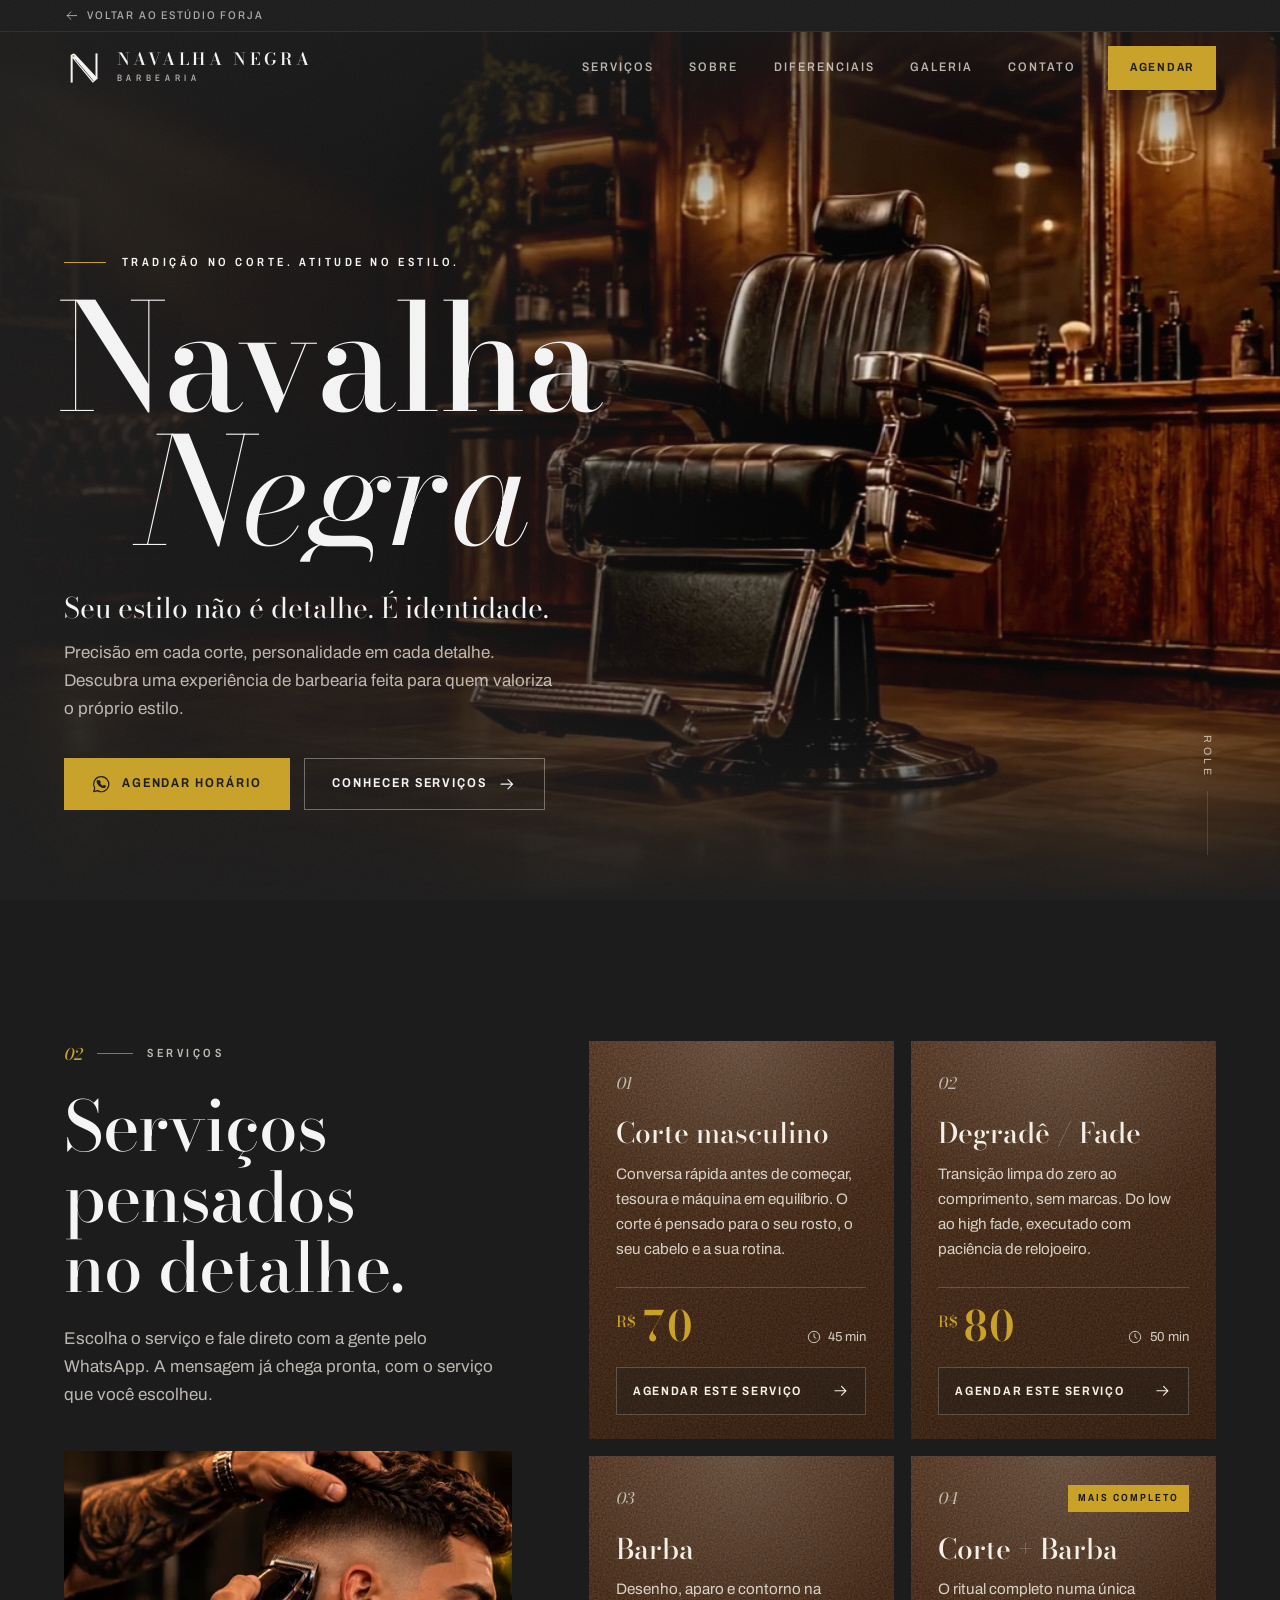
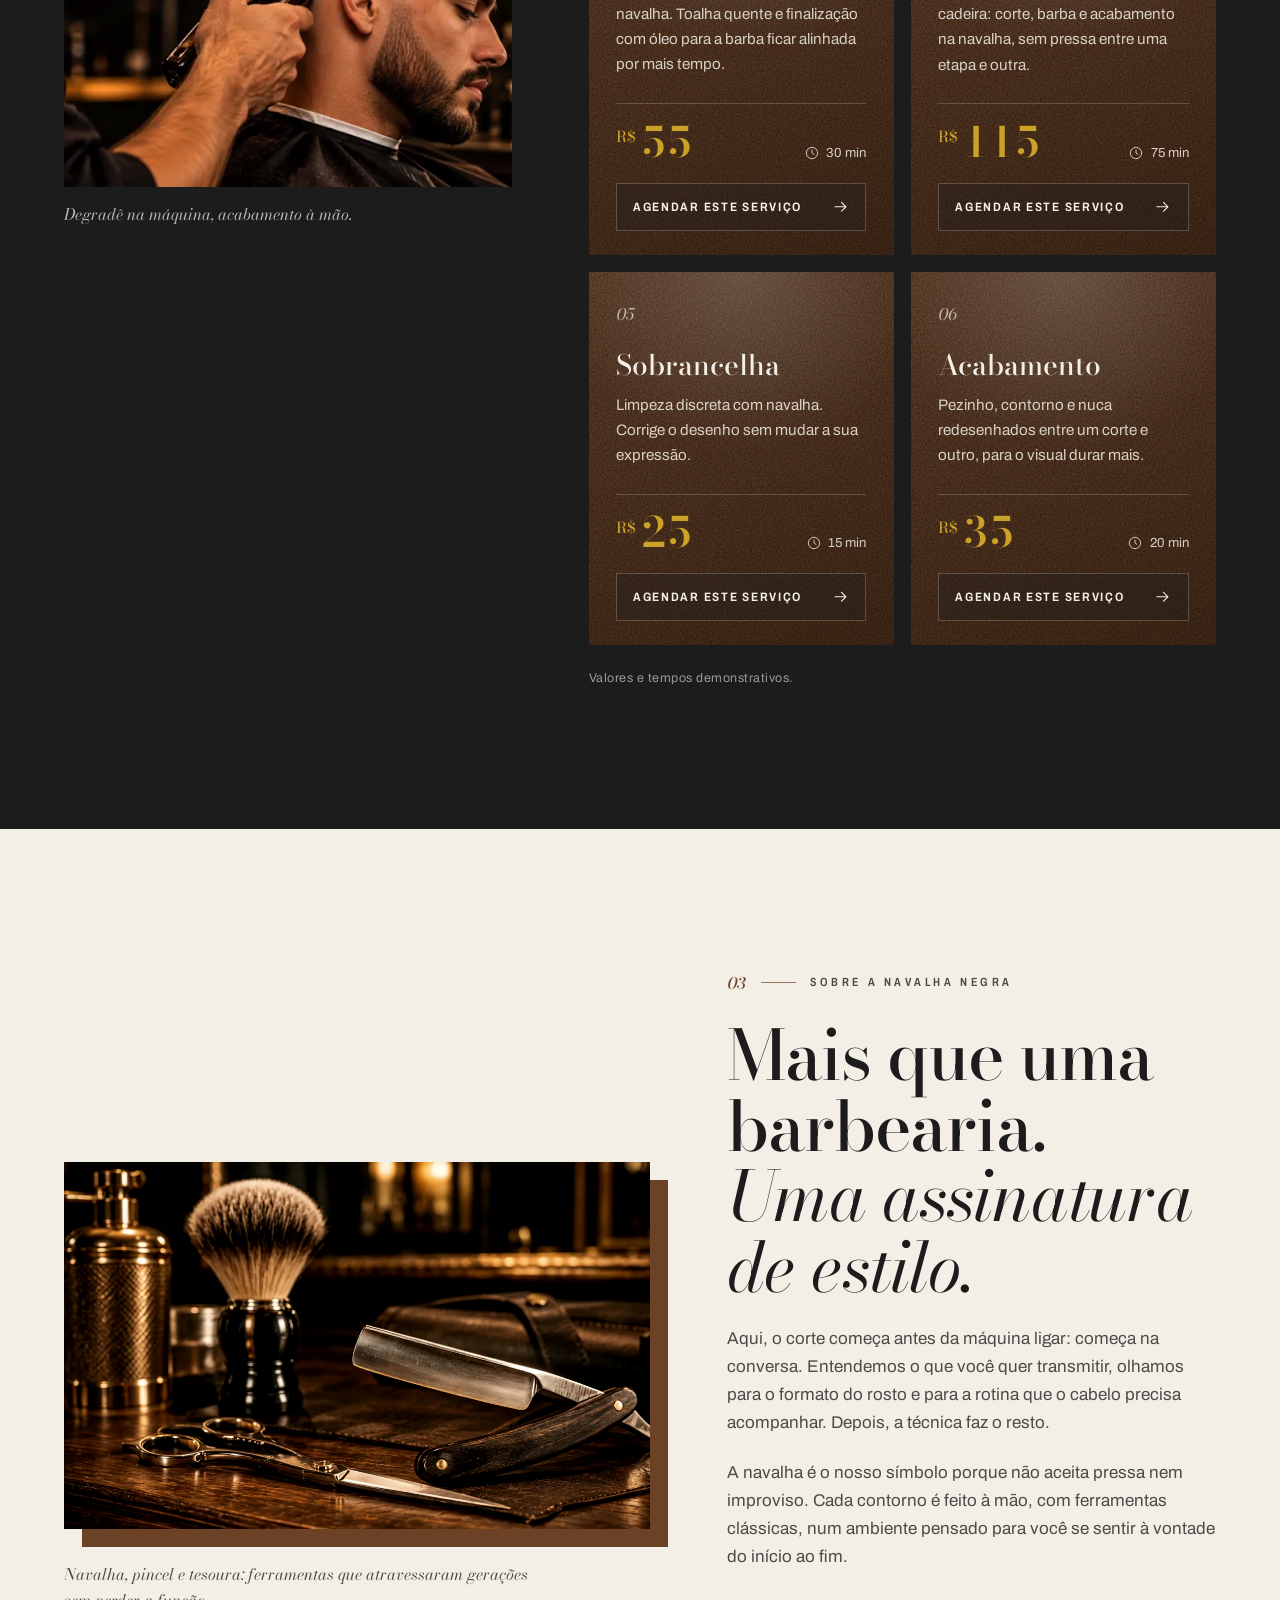
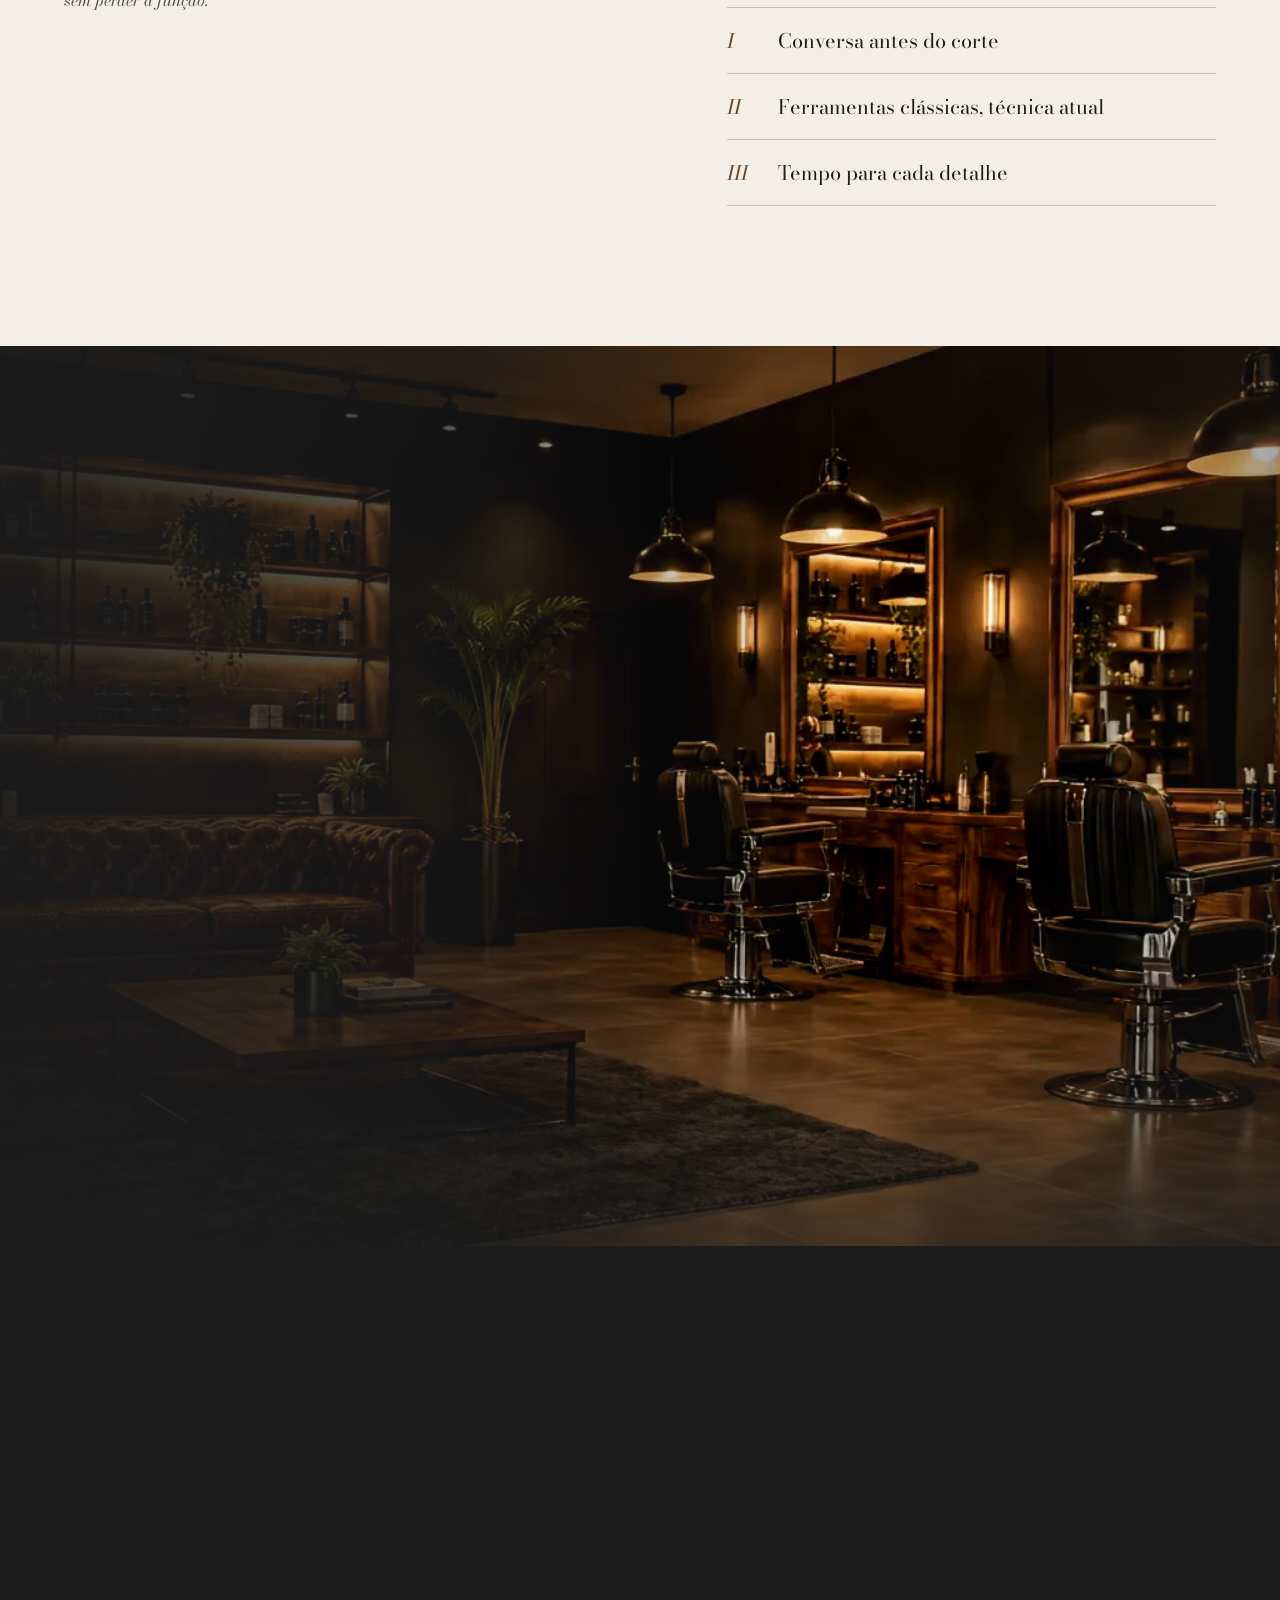
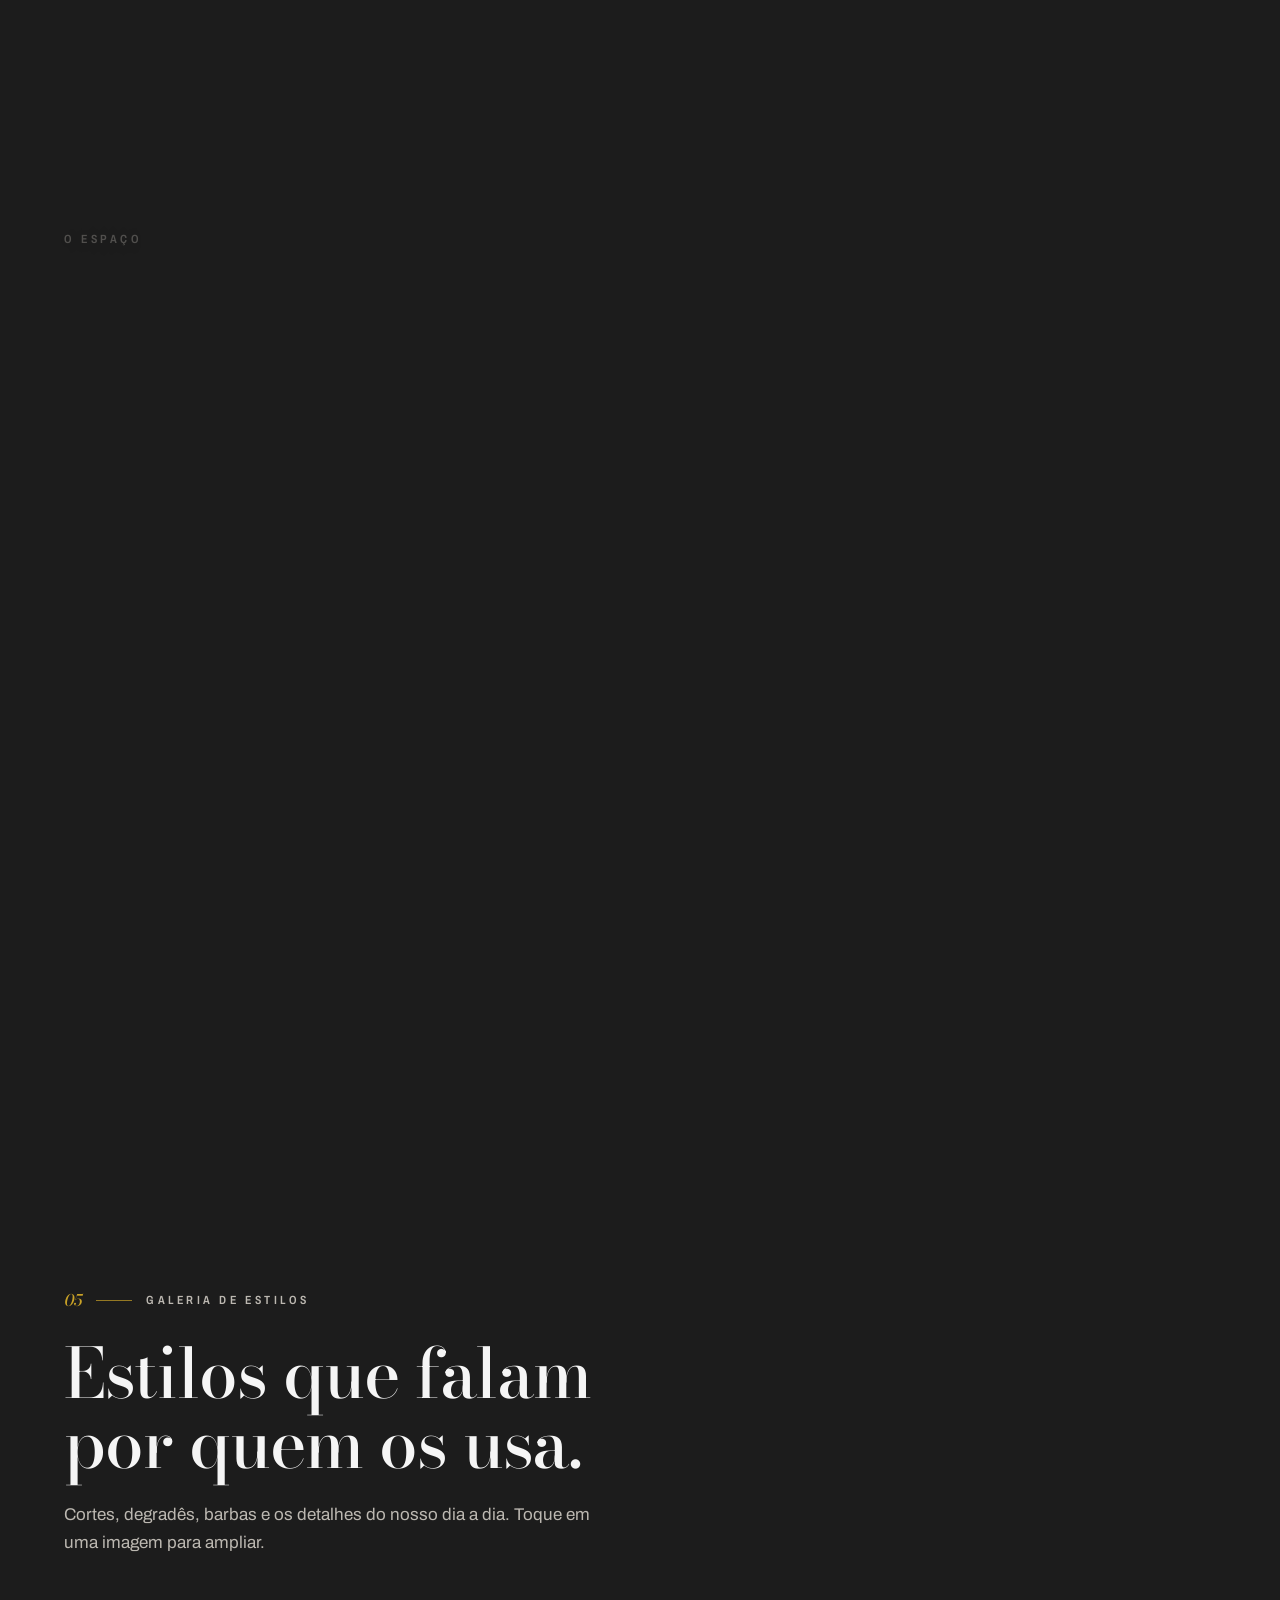
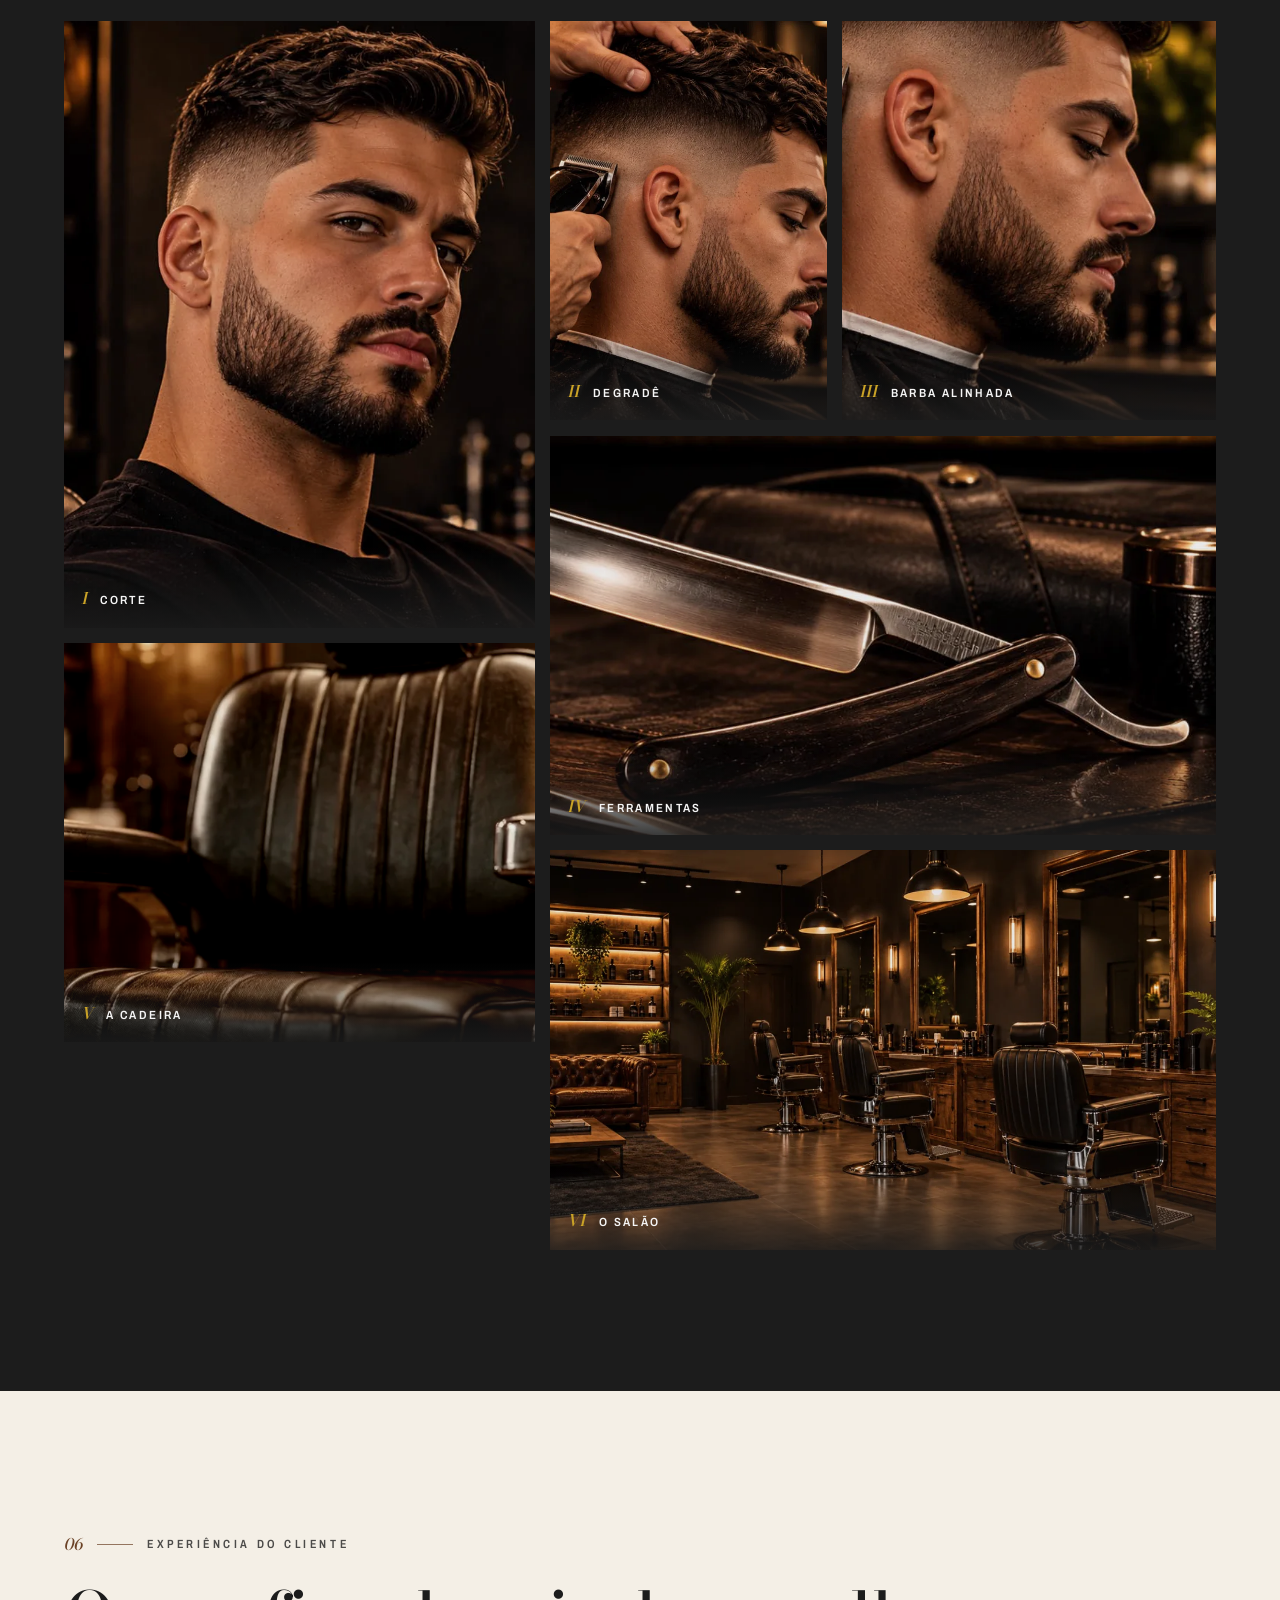
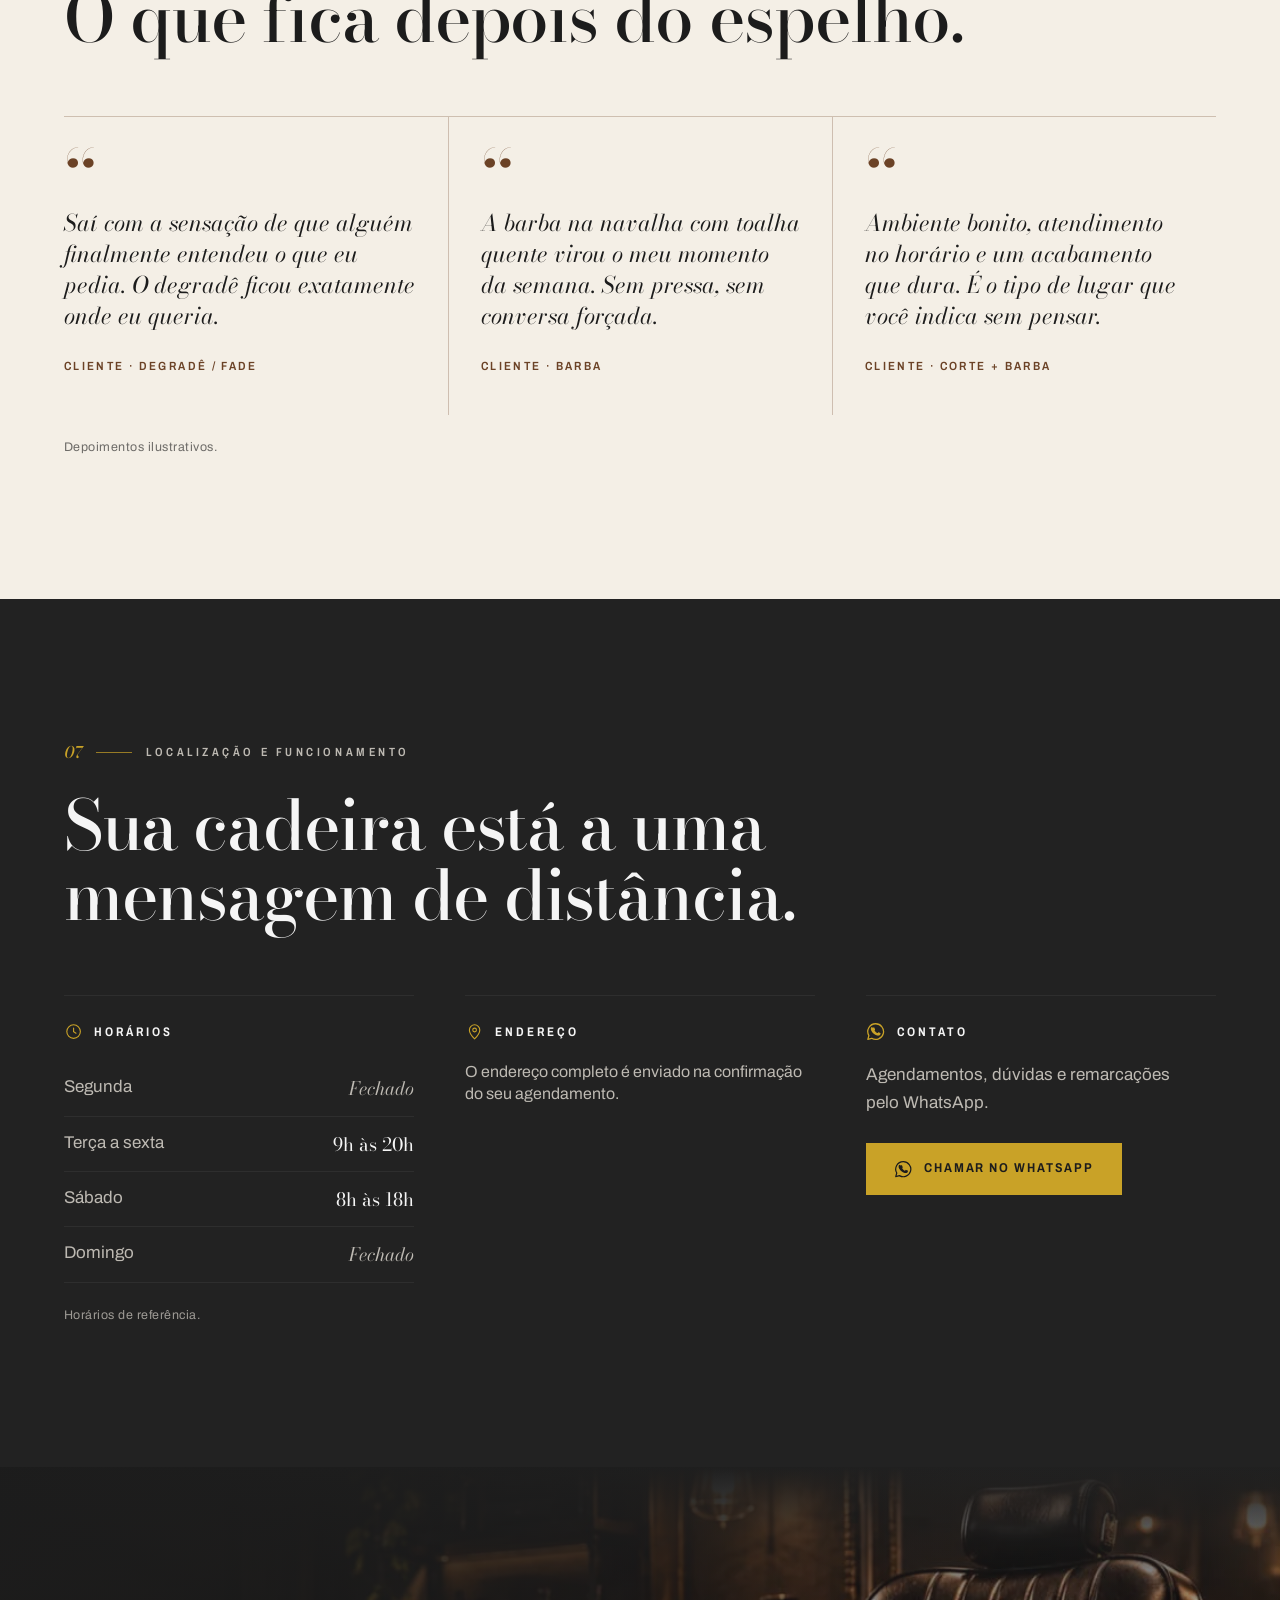
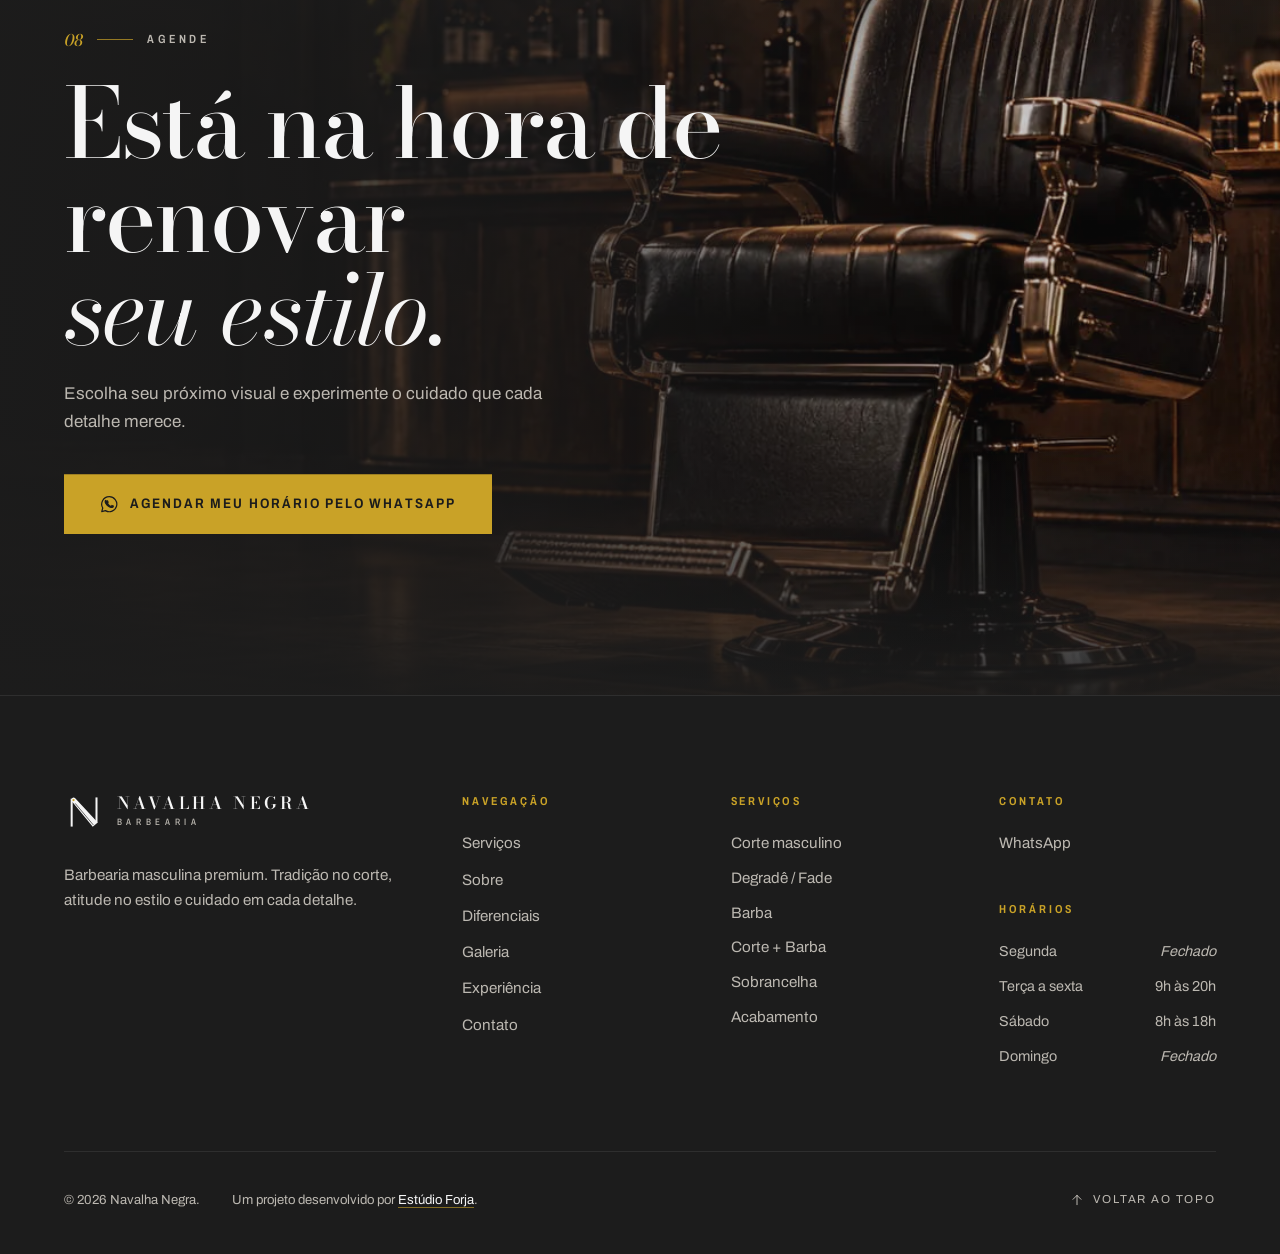
==== commit 175aad89: "Revisão mobile-first: carrosséis, barra de agendamento e entrada rápida Só no celular (até 767px), s" ====
--- a/index.html
+++ b/index.html
@@ -155,7 +155,7 @@
       </figure>
     </div>
     <div class="servicos-lista">
-      <ul class="cartoes" id="lista-servicos" data-anima="stagger-up"><!-- preenchido por js/conteudo.js --></ul>
+      <ul class="cartoes" id="lista-servicos" data-anima="stagger-up" data-carrossel aria-label="Serviços"><!-- preenchido por js/conteudo.js --></ul>
       <p class="aviso" id="aviso-precos"></p>
     </div>
   </section>
@@ -257,7 +257,7 @@
       <h2 class="titulo-secao" id="galeria-titulo" data-item>Estilos que falam por quem os usa.</h2>
       <p class="texto-secao" data-item>Cortes, degradês, barbas e os detalhes do nosso dia a dia. Toque em uma imagem para ampliar.</p>
     </div>
-    <div class="galeria-grade" data-anima="scale-up">
+    <div class="galeria-grade" data-anima="scale-up" data-carrossel aria-label="Galeria de estilos">
       <figure class="g-item g-ret" data-item><button type="button" data-ampliar="media/galeria/retrato.webp" data-legenda="Corte: degradê baixo com volume no topo"><img src="media/galeria/retrato.webp" width="760" height="900" loading="lazy" decoding="async" alt="Retrato de homem com degradê baixo, topo com volume e barba alinhada"></button><figcaption><i>I</i>Corte</figcaption></figure>
       <figure class="g-item g-deg" data-item><button type="button" data-ampliar="media/galeria/degrade.webp" data-legenda="Degradê: transição feita na máquina"><img src="media/galeria/degrade.webp" width="640" height="820" loading="lazy" decoding="async" alt="Máquina fazendo a transição do degradê acima da orelha"></button><figcaption><i>II</i>Degradê</figcaption></figure>
       <figure class="g-item g-bar" data-item><button type="button" data-ampliar="media/galeria/barba.webp" data-legenda="Barba alinhada: contorno definido no maxilar"><img src="media/galeria/barba.webp" width="600" height="600" loading="lazy" decoding="async" alt="Perfil de homem com barba alinhada e contorno definido"></button><figcaption><i>III</i>Barba alinhada</figcaption></figure>
@@ -273,7 +273,7 @@
       <p class="rotulo" data-item><span class="num">06</span>Experiência do cliente</p>
       <h2 class="titulo-secao" id="dep-titulo" data-item>O que fica depois do espelho.</h2>
     </div>
-    <div class="dep-lista" id="lista-depoimentos" data-anima="slide-right"><!-- preenchido por js/conteudo.js --></div>
+    <div class="dep-lista" id="lista-depoimentos" data-anima="slide-right" data-carrossel aria-label="Depoimentos"><!-- preenchido por js/conteudo.js --></div>
     <p class="aviso" id="aviso-depoimentos"></p>
   </section>
 
@@ -354,6 +354,11 @@
     <a class="rodape-topo" href="#inicio"><svg aria-hidden="true"><use href="#i-topo"/></svg>Voltar ao topo</a>
   </div>
 </footer>
+
+<!-- Barra fixa de agendamento (só no celular) -->
+<div class="barra-agenda">
+  <a class="botao botao-ouro" data-wa href="#agendar"><svg aria-hidden="true"><use href="#i-whats"/></svg>Agendar horário</a>
+</div>
 
 <!-- Botões flutuantes -->
 <a class="flutuante-whats" data-wa href="#agendar" aria-label="Agendar pelo WhatsApp"><svg aria-hidden="true"><use href="#i-whats"/></svg></a>
--- a/css/style.css
+++ b/css/style.css
@@ -813,6 +813,10 @@
 }
 .janela-fechar:hover { border-color: var(--ouro); color: var(--ouro); }
 .janela-fechar svg { width: 20px; height: 20px; }
+
+/* ---------- Barra de agendamento e carrosséis (só aparecem no celular) ---------- */
+.barra-agenda { display: none; }
+.carrossel-nav { display: none; }
 
 /* ---------- Lightbox ---------- */
 .lightbox {
@@ -922,4 +926,86 @@
   .rodape-topo { margin-left: 0; }
   .flutuante-topo { display: none; }
   .lb-ant, .lb-prox { top: auto; bottom: 1.2rem; transform: none; }
-}
+
+  /* ===== Revisão mobile-first ===== */
+  .servicos > *, .servicos-lista, .sobre > * { min-width: 0; }
+  .servicos, .sobre, .galeria, .depoimentos, .contato { padding-top: 4rem; padding-bottom: 4rem; }
+  .titulo-secao { margin-top: 1rem; }
+  .texto-secao { margin-top: 1rem; }
+  .hero-rotulo { letter-spacing: .14em; font-size: .68rem; }
+  .hero-rotulo .fio-ouro { display: none; }
+  .servicos { gap: 2rem; }
+  .servicos-foto { margin-top: 1.6rem; }
+  .servicos-foto .moldura { aspect-ratio: 16 / 9; }
+  .rotulo { letter-spacing: .22em; }
+
+  /* filme do salão mais curto */
+  .filme { height: 430vh; }
+
+  /* carrosséis de deslizar */
+  [data-carrossel] {
+    display: flex !important;
+    gap: .9rem;
+    overflow-x: auto;
+    overscroll-behavior-x: contain;
+    scroll-snap-type: x mandatory;
+    scroll-padding: 0 var(--margem);
+    margin-left: calc(-1 * var(--margem));
+    margin-right: calc(-1 * var(--margem));
+    padding: 0 var(--margem) .4rem;
+    scrollbar-width: none;
+    -webkit-overflow-scrolling: touch;
+  }
+  [data-carrossel]::-webkit-scrollbar { display: none; }
+  [data-carrossel] > * { flex: 0 0 84%; scroll-snap-align: start; min-width: 0; }
+  .cartoes > .cartao { min-height: 0; padding: 1.6rem 1.3rem 1.3rem; }
+  .cartao-agendar { padding: 0 .9rem; letter-spacing: .1em; white-space: nowrap; }
+  .galeria-grade { grid-auto-rows: auto; margin-top: 2rem; }
+  .galeria-grade > .g-item { flex-basis: 78%; aspect-ratio: 4 / 5; grid-column: auto; grid-row: auto; }
+  .dep-lista { border-top: 0; margin-top: 2rem; }
+  .dep-lista > .depoimento, .dep-lista > .depoimento + .depoimento {
+    padding: 1.6rem 1.4rem; border: 1px solid var(--linha-clara);
+  }
+  .carrossel-nav {
+    display: flex; align-items: center; justify-content: space-between; gap: 1rem;
+    margin-top: 1.1rem;
+  }
+  .carrossel-dica {
+    font-stretch: 80%; font-size: .68rem; font-weight: 600; letter-spacing: .24em; text-transform: uppercase;
+    color: var(--texto-escuro-2); display: inline-flex; align-items: center; gap: .5rem;
+    transition: opacity .4s;
+  }
+  .carrossel-dica::after { content: "→"; letter-spacing: 0; animation: dica 1.6s var(--ease) infinite; }
+  @keyframes dica { 50% { transform: translateX(5px); } }
+  .carrossel-nav.usado .carrossel-dica { opacity: 0; }
+  .carrossel-pontos { display: flex; }
+  .carrossel-pontos button {
+    width: 26px; height: 26px; padding: 0; border: 0; background: none; cursor: pointer;
+    display: grid; place-items: center;
+  }
+  .carrossel-pontos button::before {
+    content: ""; width: 7px; height: 7px; border-radius: 50%;
+    background: var(--texto-escuro-2); opacity: .45; transition: all .35s var(--ease);
+  }
+  .carrossel-pontos button[aria-current="true"]::before { width: 20px; border-radius: 4px; background: var(--ouro); opacity: 1; }
+  .depoimentos .carrossel-dica { color: var(--texto-claro-2); }
+  .depoimentos .carrossel-pontos button::before { background: var(--texto-claro-2); }
+  .depoimentos .carrossel-pontos button[aria-current="true"]::before { background: var(--couro); }
+  .sem-movimento .carrossel-dica::after { animation: none; }
+
+  /* barra fixa de agendamento no lugar da bolinha do WhatsApp */
+  .flutuante-whats { display: none; }
+  .barra-agenda {
+    display: block;
+    position: fixed; left: 0; right: 0; bottom: 0; z-index: 55;
+    padding: .7rem var(--margem) calc(.7rem + env(safe-area-inset-bottom));
+    background: rgba(28, 28, 28, .97);
+    border-top: 1px solid var(--grafite);
+    transform: translateY(110%);
+    transition: transform .45s var(--ease);
+  }
+  .barra-agenda .botao { width: 100%; min-height: 50px; }
+  .barra-agenda.visivel { transform: none; }
+  .no-rodape .barra-agenda { transform: translateY(110%); }
+  .rodape { padding-bottom: 6rem; }
+}
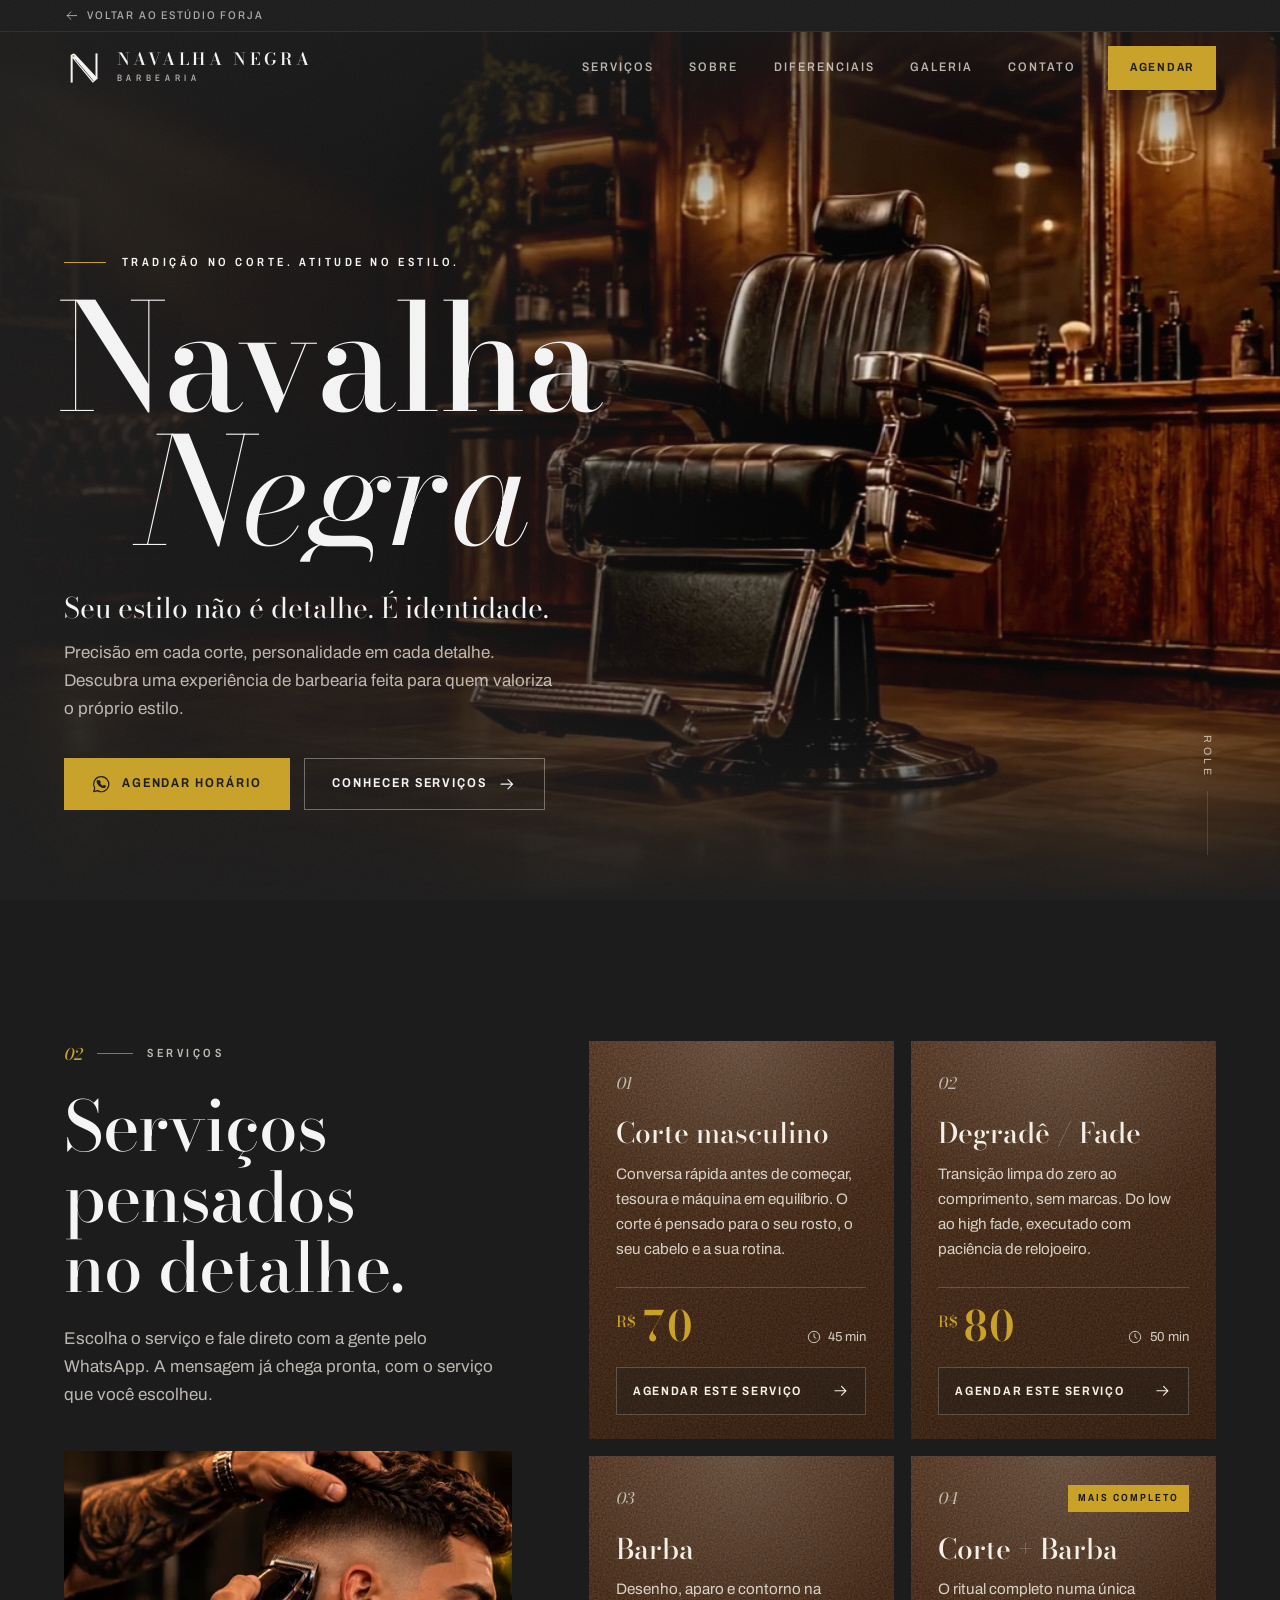
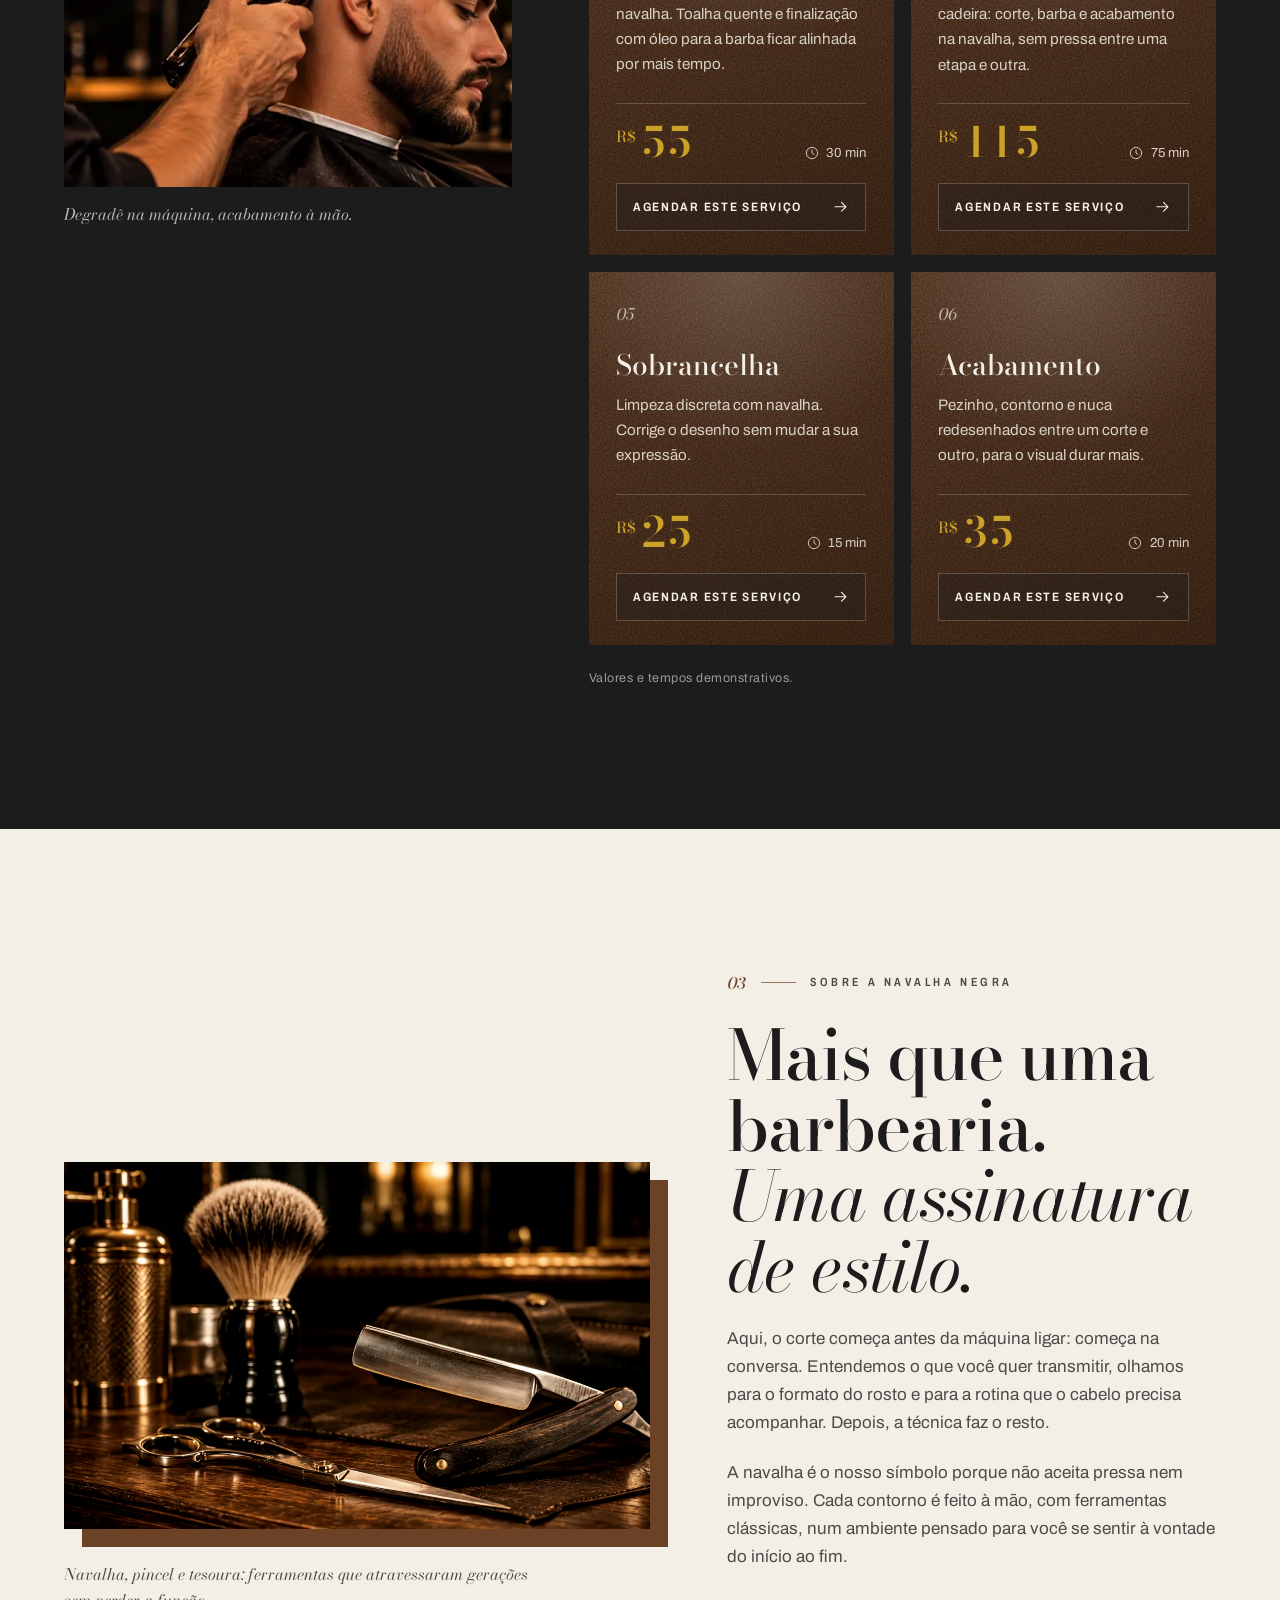
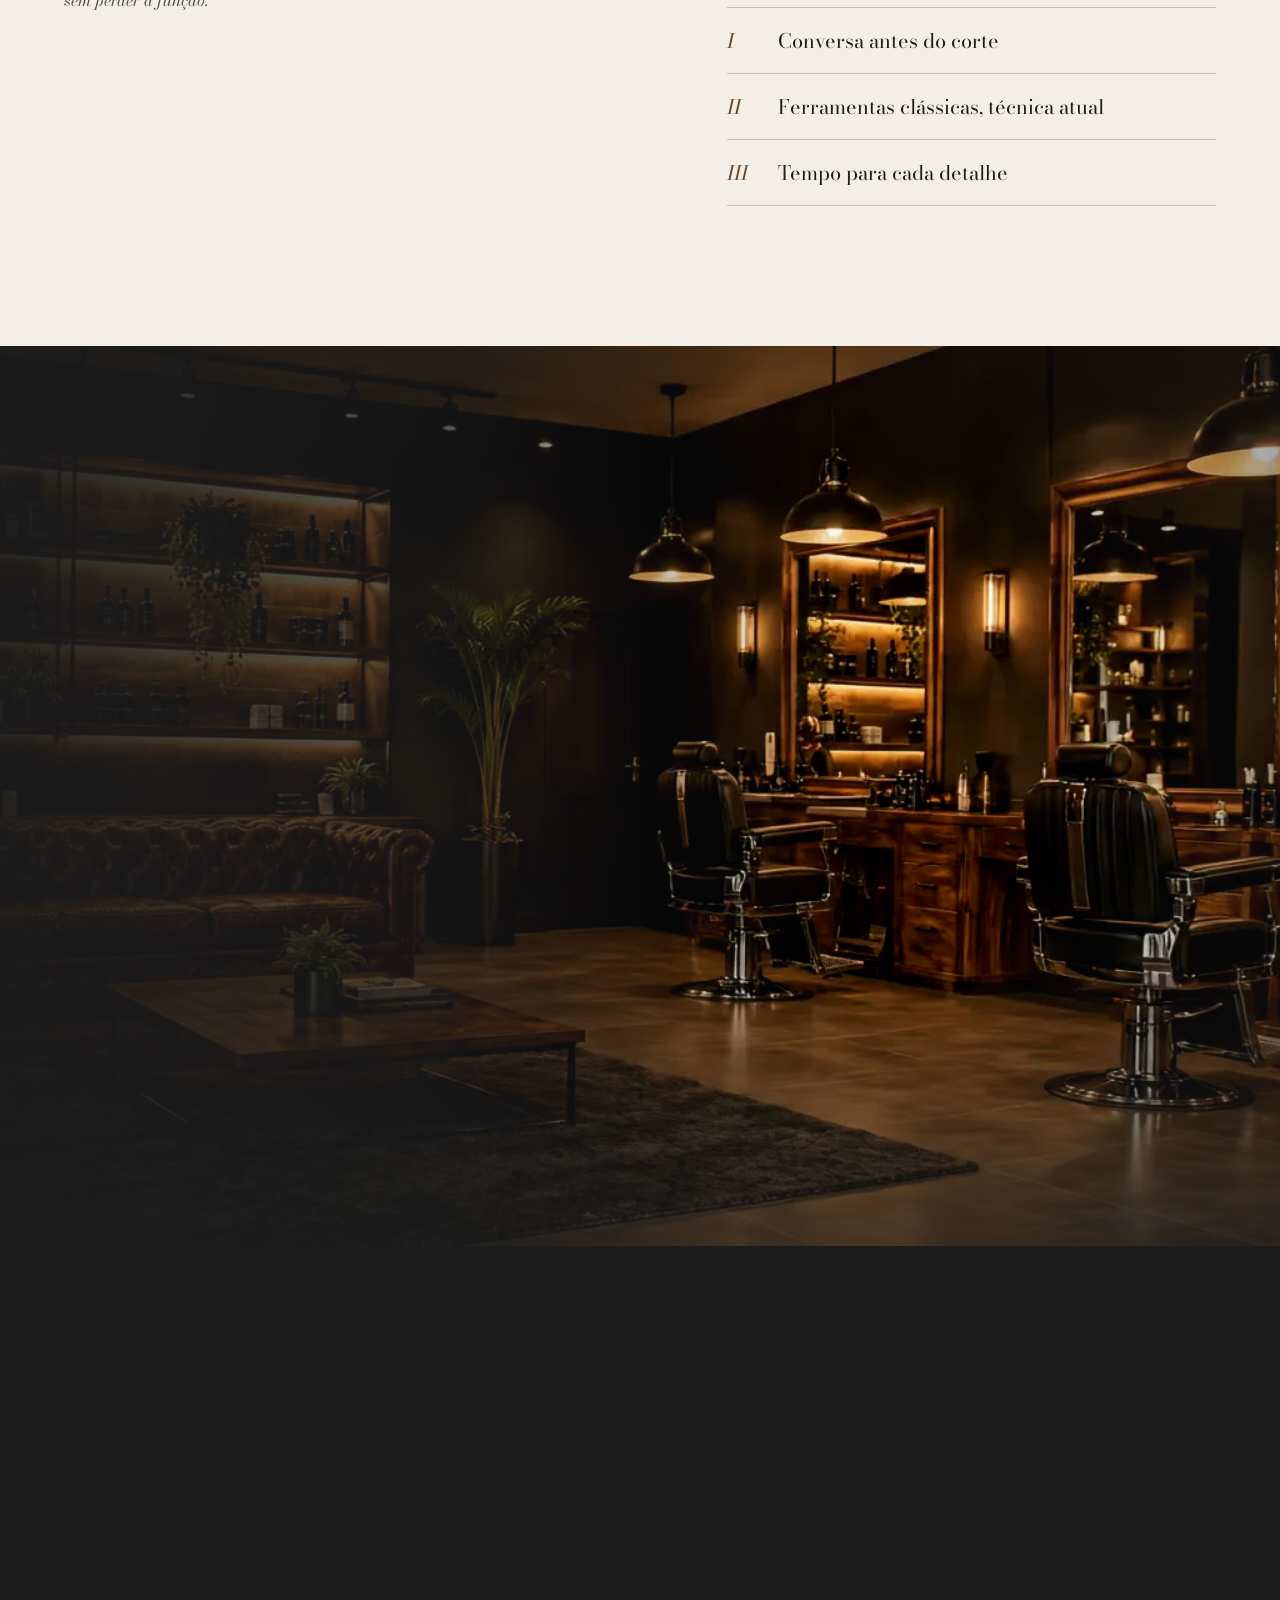
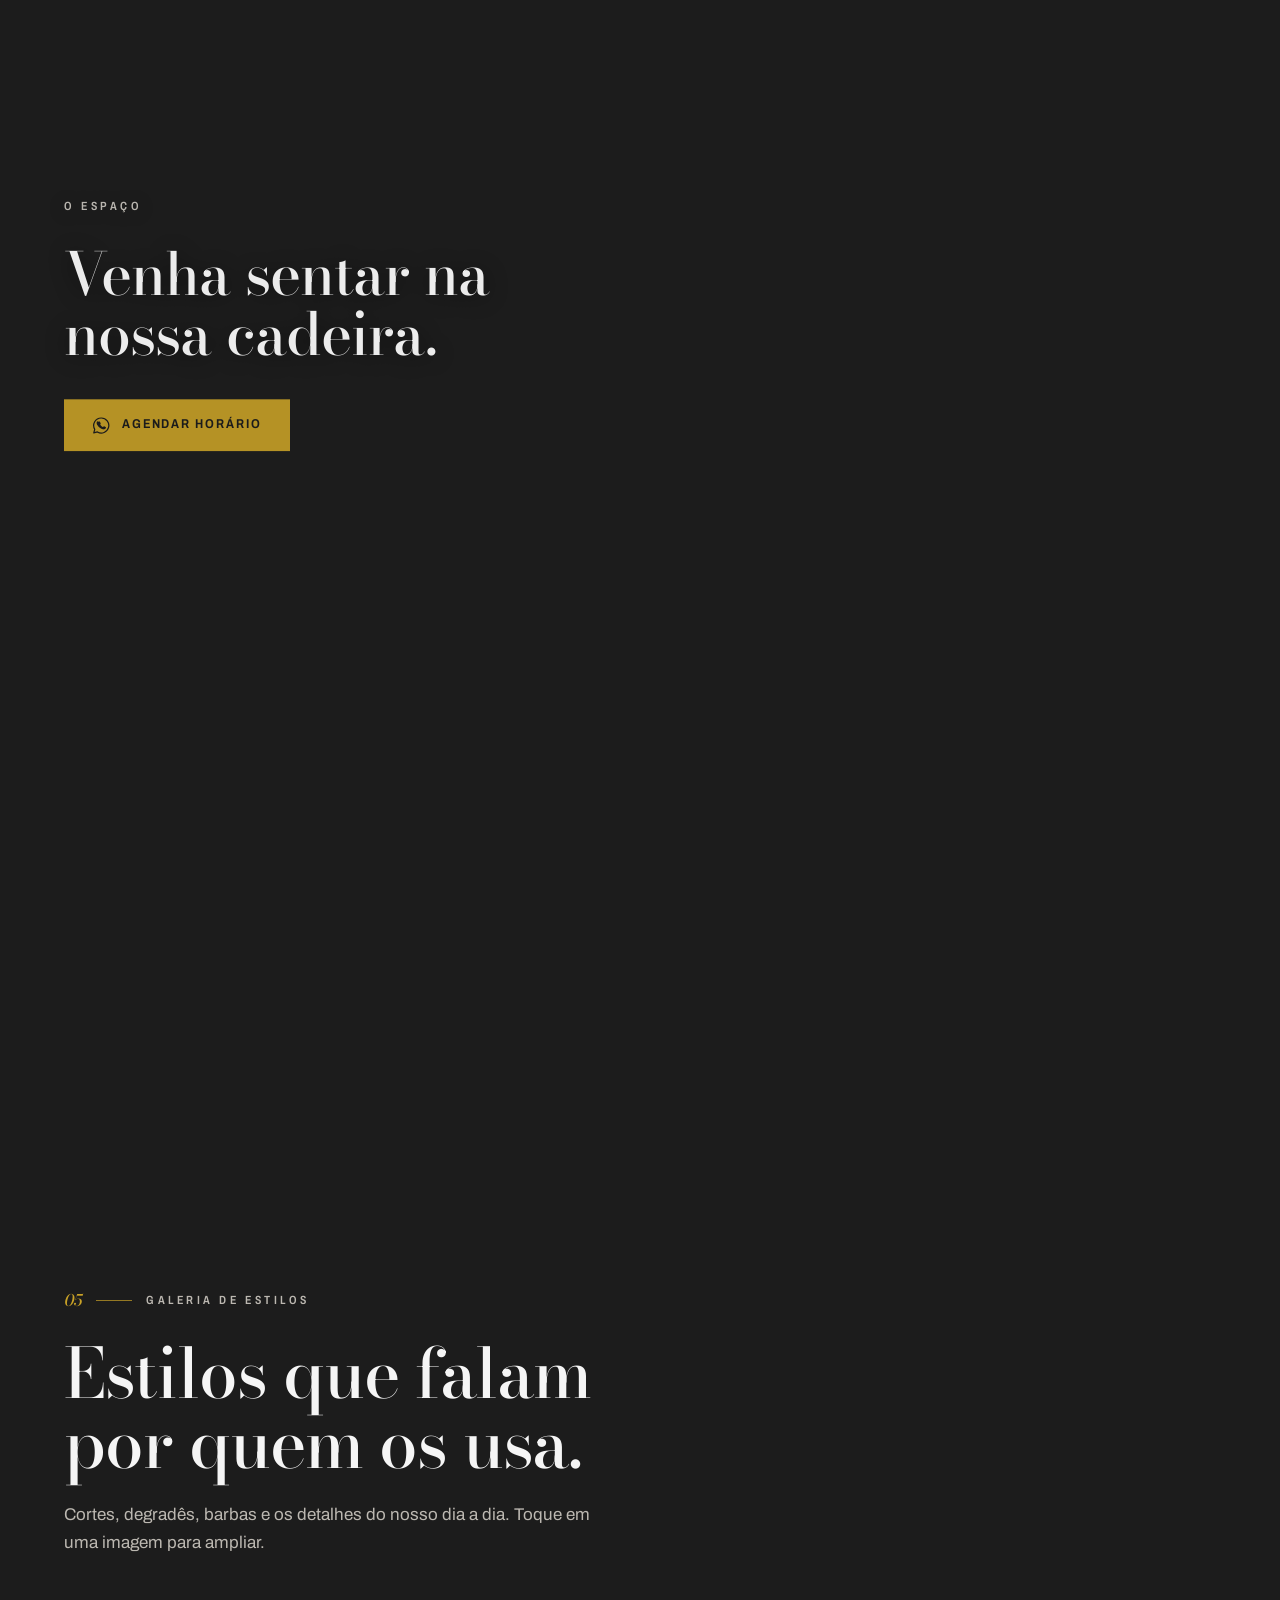
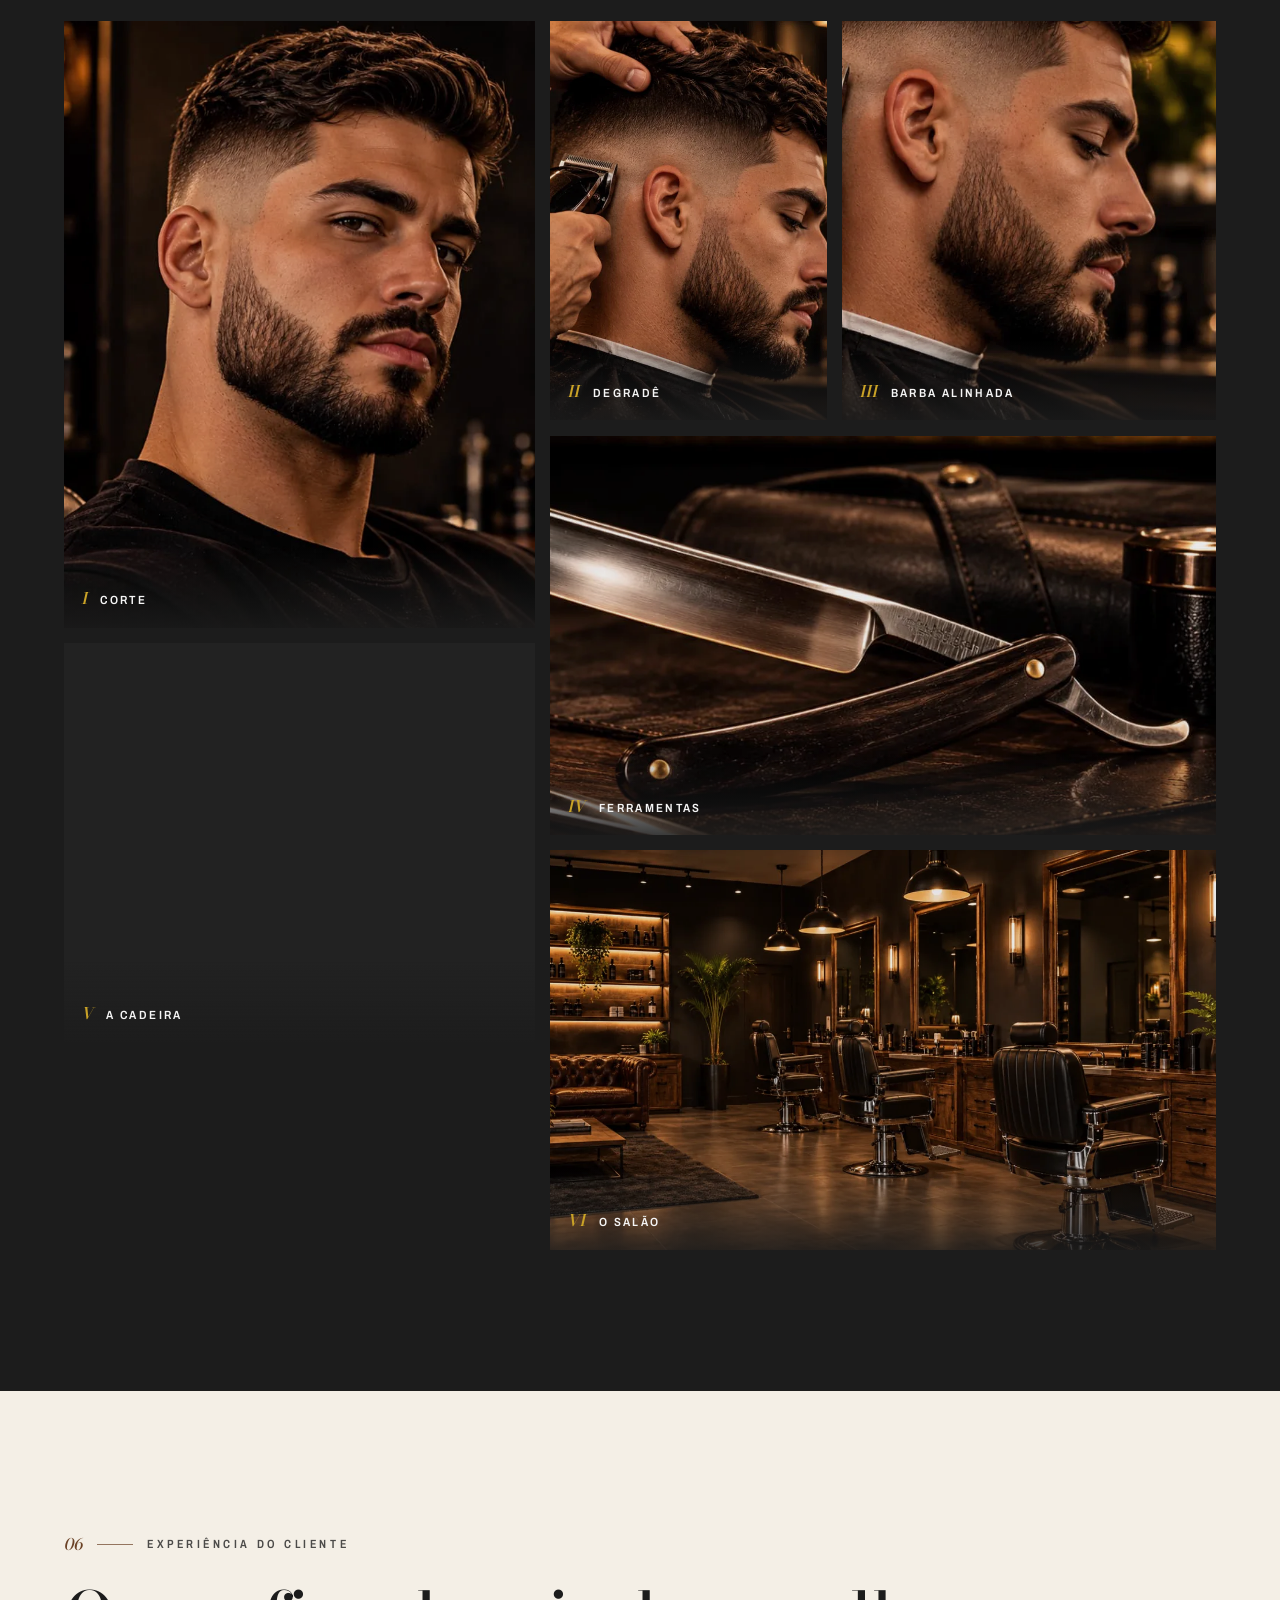
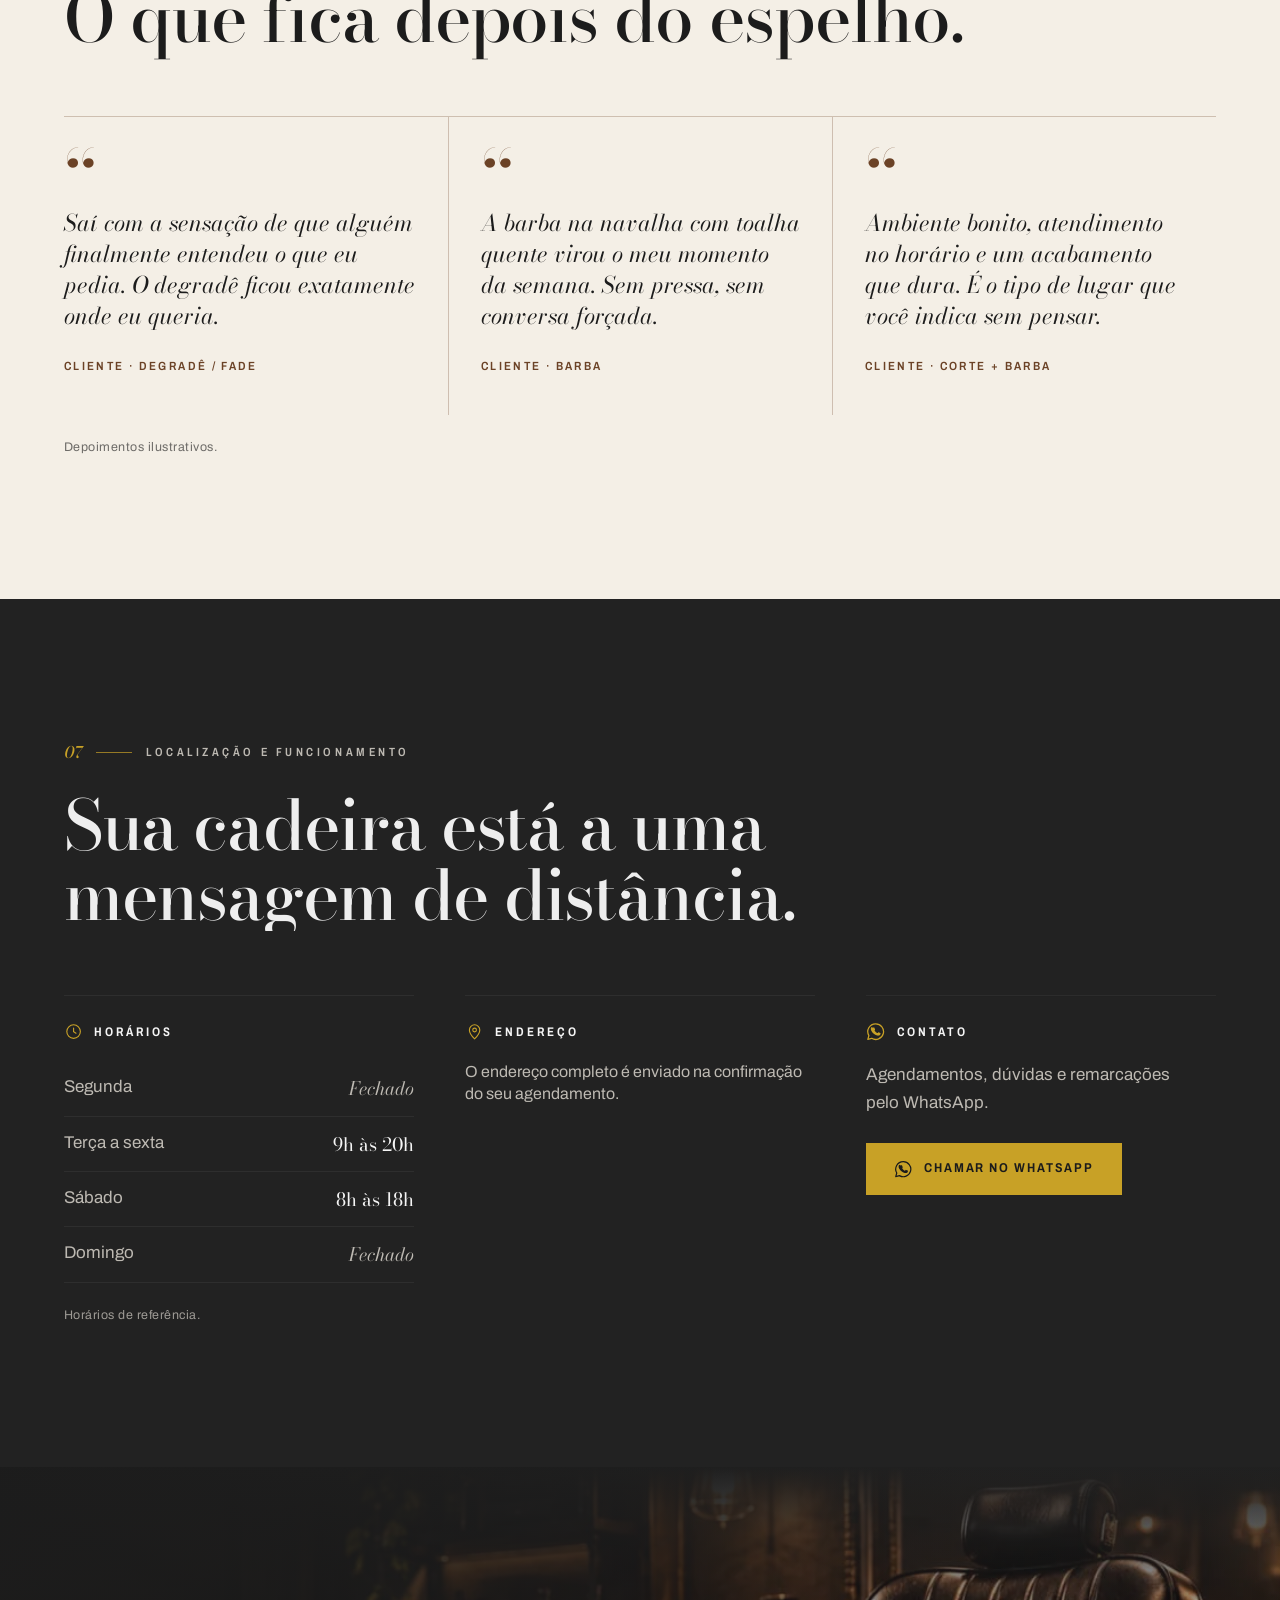
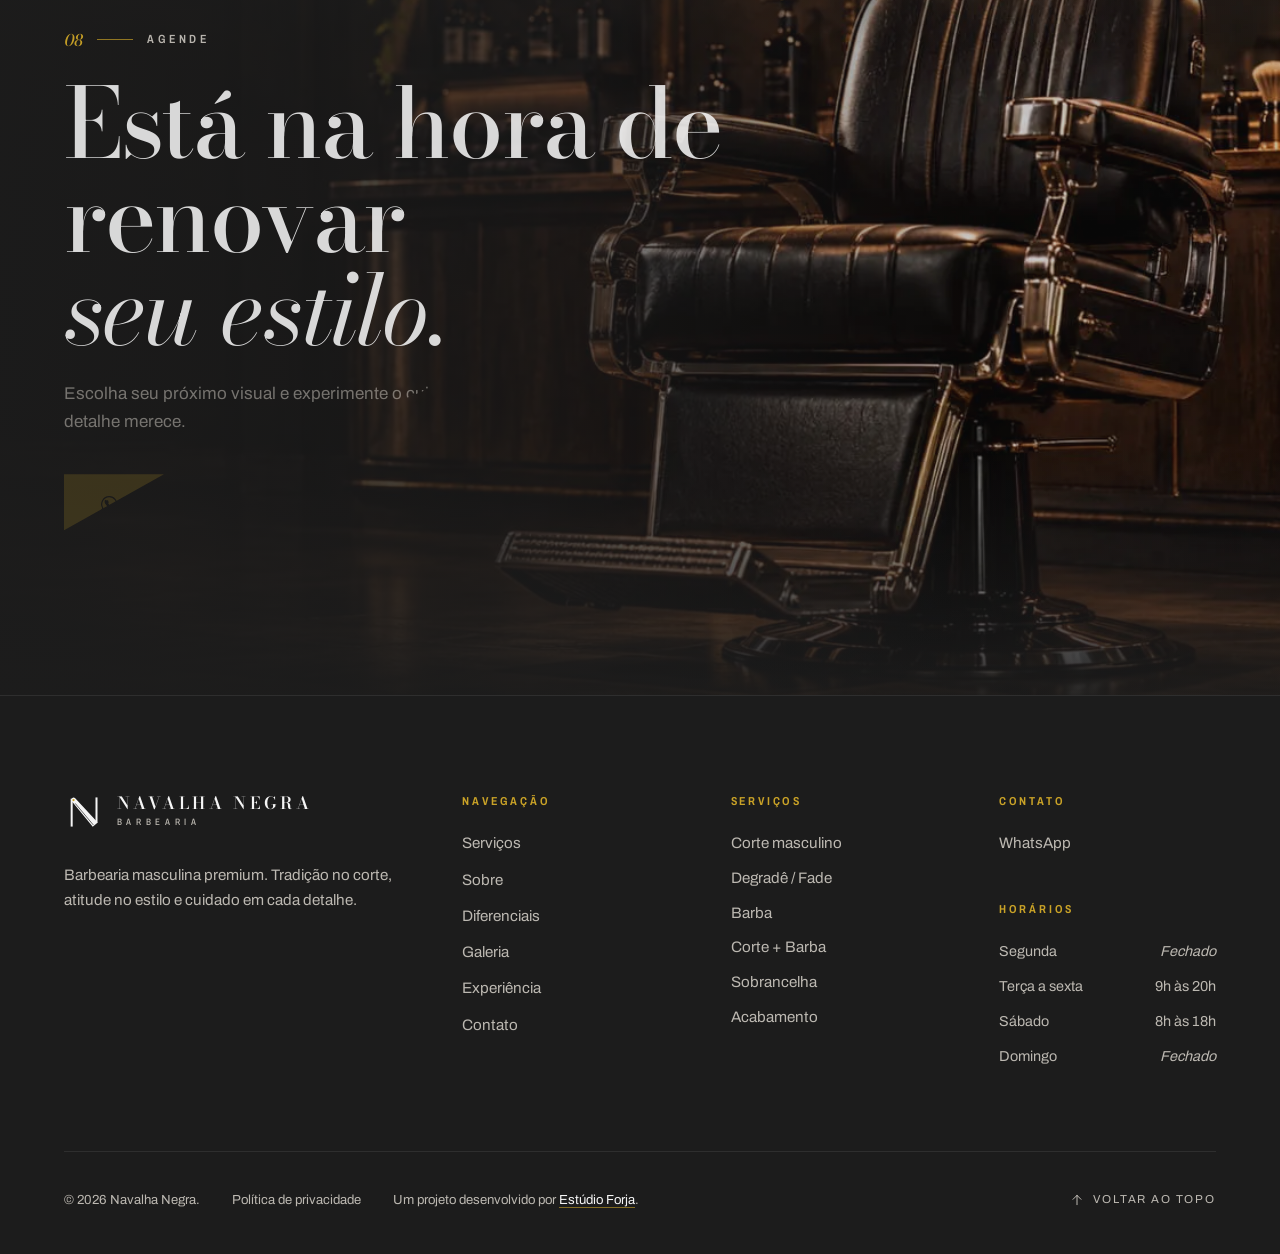
==== commit 65c1e431: "Adiciona política de privacidade (responsável: Estúdio Forja) e link no rodapé Co-Authored-By: Claud" ====
--- a/index.html
+++ b/index.html
@@ -350,6 +350,7 @@
   </div>
   <div class="rodape-base">
     <p>© <span id="ano">2026</span> Navalha Negra.</p>
+    <a class="rodape-legal" href="privacidade.html">Política de privacidade</a>
     <p class="credito">Um projeto desenvolvido por <a href="https://estudioforja.com.br/" data-forja>Estúdio Forja</a>.</p>
     <a class="rodape-topo" href="#inicio"><svg aria-hidden="true"><use href="#i-topo"/></svg>Voltar ao topo</a>
   </div>
--- a/css/style.css
+++ b/css/style.css
@@ -1009,3 +1009,63 @@
   .no-rodape .barra-agenda { transform: translateY(110%); }
   .rodape { padding-bottom: 6rem; }
 }
+
+/* =====================================================================
+   PÁGINA DE TEXTO (política de privacidade)
+   ===================================================================== */
+.pagina-legal { background: var(--offwhite); }
+.pagina-legal .topo { gap: 1rem; }
+.voltar-site {
+  margin-left: auto;
+  display: inline-flex; align-items: center; gap: .55rem;
+  min-height: 44px;
+  font-stretch: 85%; font-size: .74rem; font-weight: 550;
+  letter-spacing: .16em; text-transform: uppercase; text-decoration: none;
+  color: var(--texto-escuro-2);
+  transition: color .3s;
+}
+.voltar-site svg { width: 1rem; height: 1rem; transition: transform .3s var(--ease); }
+.voltar-site:hover { color: var(--ouro); }
+.voltar-site:hover svg { transform: translateX(-3px); }
+
+.texto-legal {
+  max-width: 46rem;
+  margin: 0 auto;
+  padding: calc(var(--faixa) + var(--topo) + clamp(3rem, 7vw, 5.5rem)) var(--margem) clamp(4rem, 8vw, 6rem);
+  color: var(--texto-claro);
+}
+.texto-legal .rotulo { color: var(--couro); }
+.texto-legal .titulo-secao { font-size: clamp(2.5rem, 6vw + .5rem, 4.4rem); }
+.texto-legal .titulo-secao em { color: var(--couro); }
+.texto-legal-data { margin-top: 1.2rem; font-size: .9rem; color: var(--texto-claro-2); }
+.texto-legal-resumo {
+  margin-top: 2.2rem;
+  padding: 1.3rem 1.5rem;
+  border-left: 3px solid var(--ouro);
+  background: rgba(107, 66, 38, .07);
+}
+.texto-legal h2 {
+  margin-top: 2.8rem;
+  font-family: var(--f-display); font-weight: 500;
+  font-size: clamp(1.45rem, 2.4vw, 1.75rem); line-height: 1.15;
+}
+.texto-legal p { margin-top: .9rem; text-wrap: pretty; }
+.texto-legal a:not(.botao) {
+  color: var(--couro); font-weight: 600;
+  text-decoration: underline; text-decoration-color: rgba(201, 162, 39, .7); text-underline-offset: 3px;
+}
+.texto-legal a:not(.botao):hover { color: var(--carvao); }
+.texto-legal :focus-visible { outline-color: var(--couro); }
+.texto-legal-fim { margin-top: 3.2rem !important; }
+.pagina-legal .rodape { padding-top: 0; }
+.pagina-legal .rodape-base { margin-top: 0; }
+
+@media (max-width: 767px) {
+  .voltar-site { font-size: .7rem; letter-spacing: .14em; white-space: nowrap; }
+  .voltar-site .so-pc { display: none; }
+  .pagina-legal .marca-nome { white-space: nowrap; }
+  .texto-legal-fim .botao { width: 100%; justify-content: center; }
+  .pagina-legal .rodape { padding-bottom: 2rem; }
+}
+.rodape-legal { color: var(--texto-escuro-2); text-decoration: none; min-height: 44px; display: inline-flex; align-items: center; transition: color .3s; }
+.rodape-legal:hover { color: var(--gelo); }
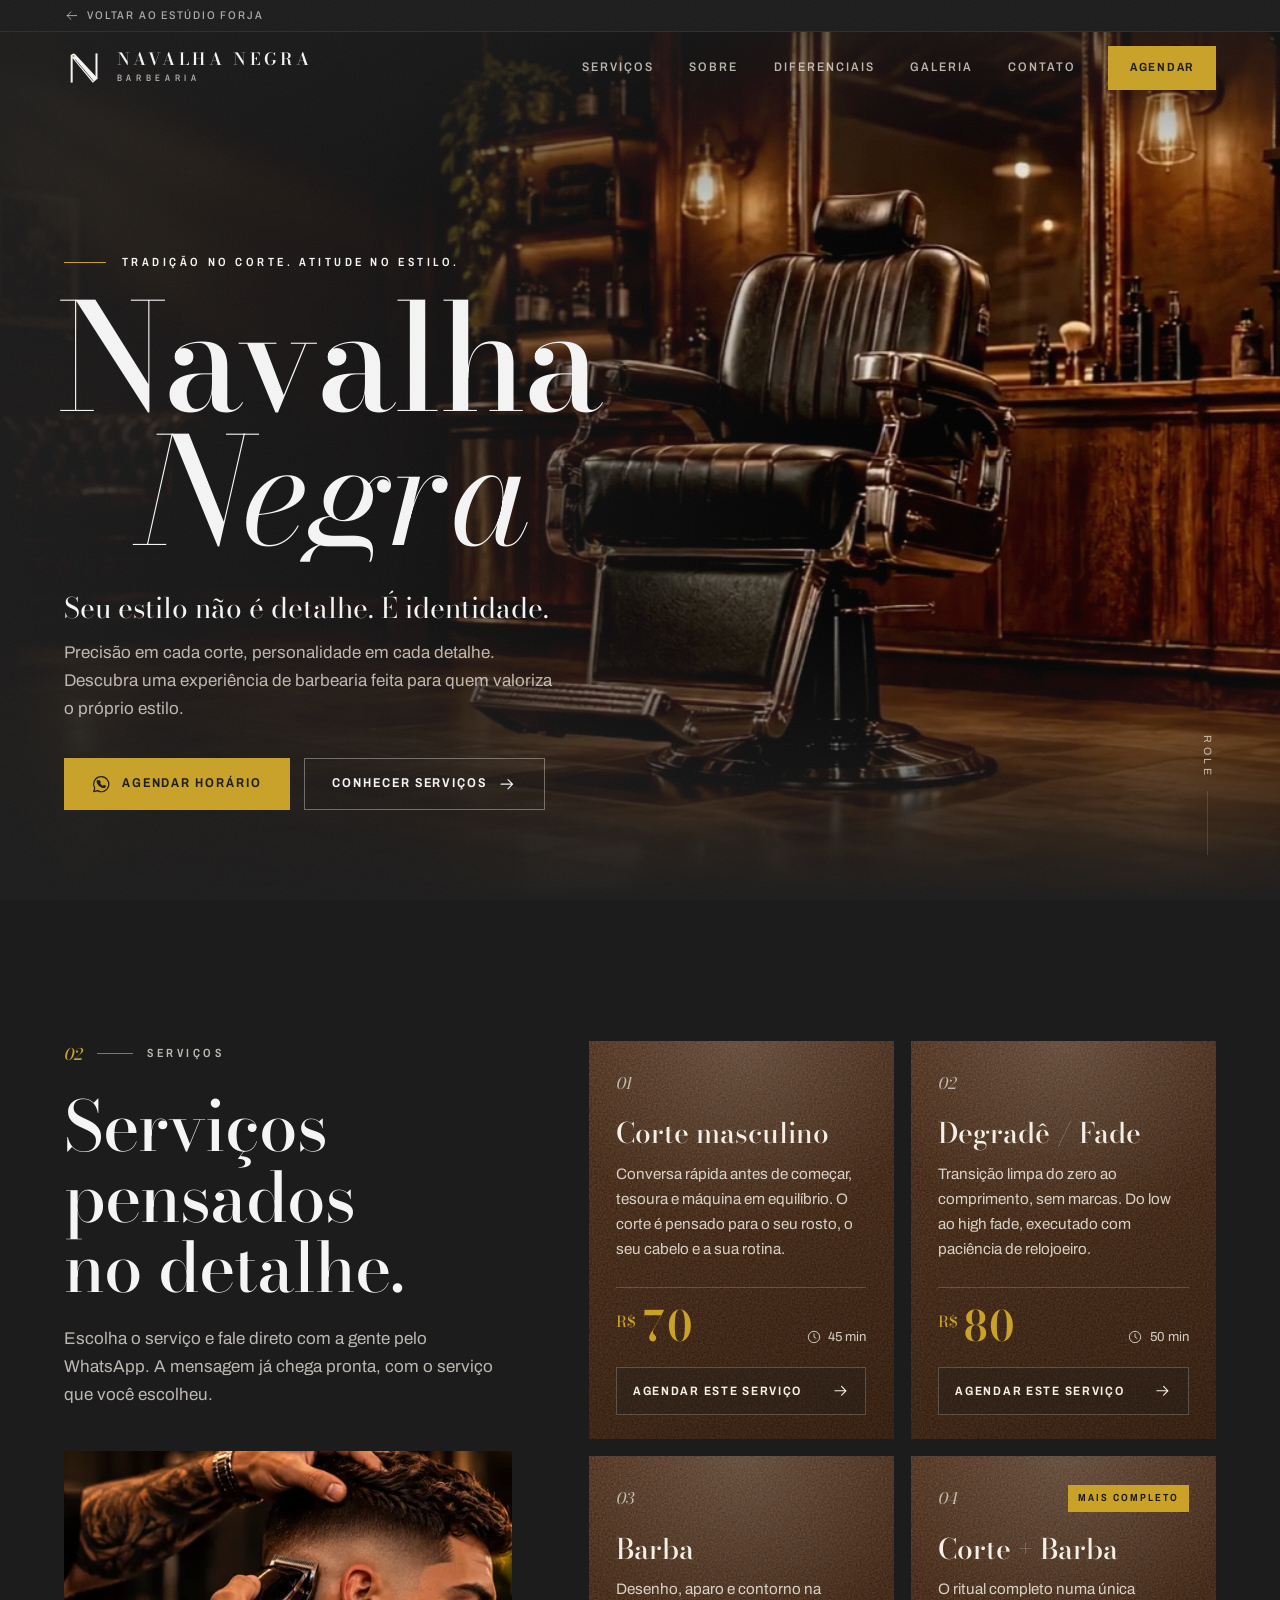
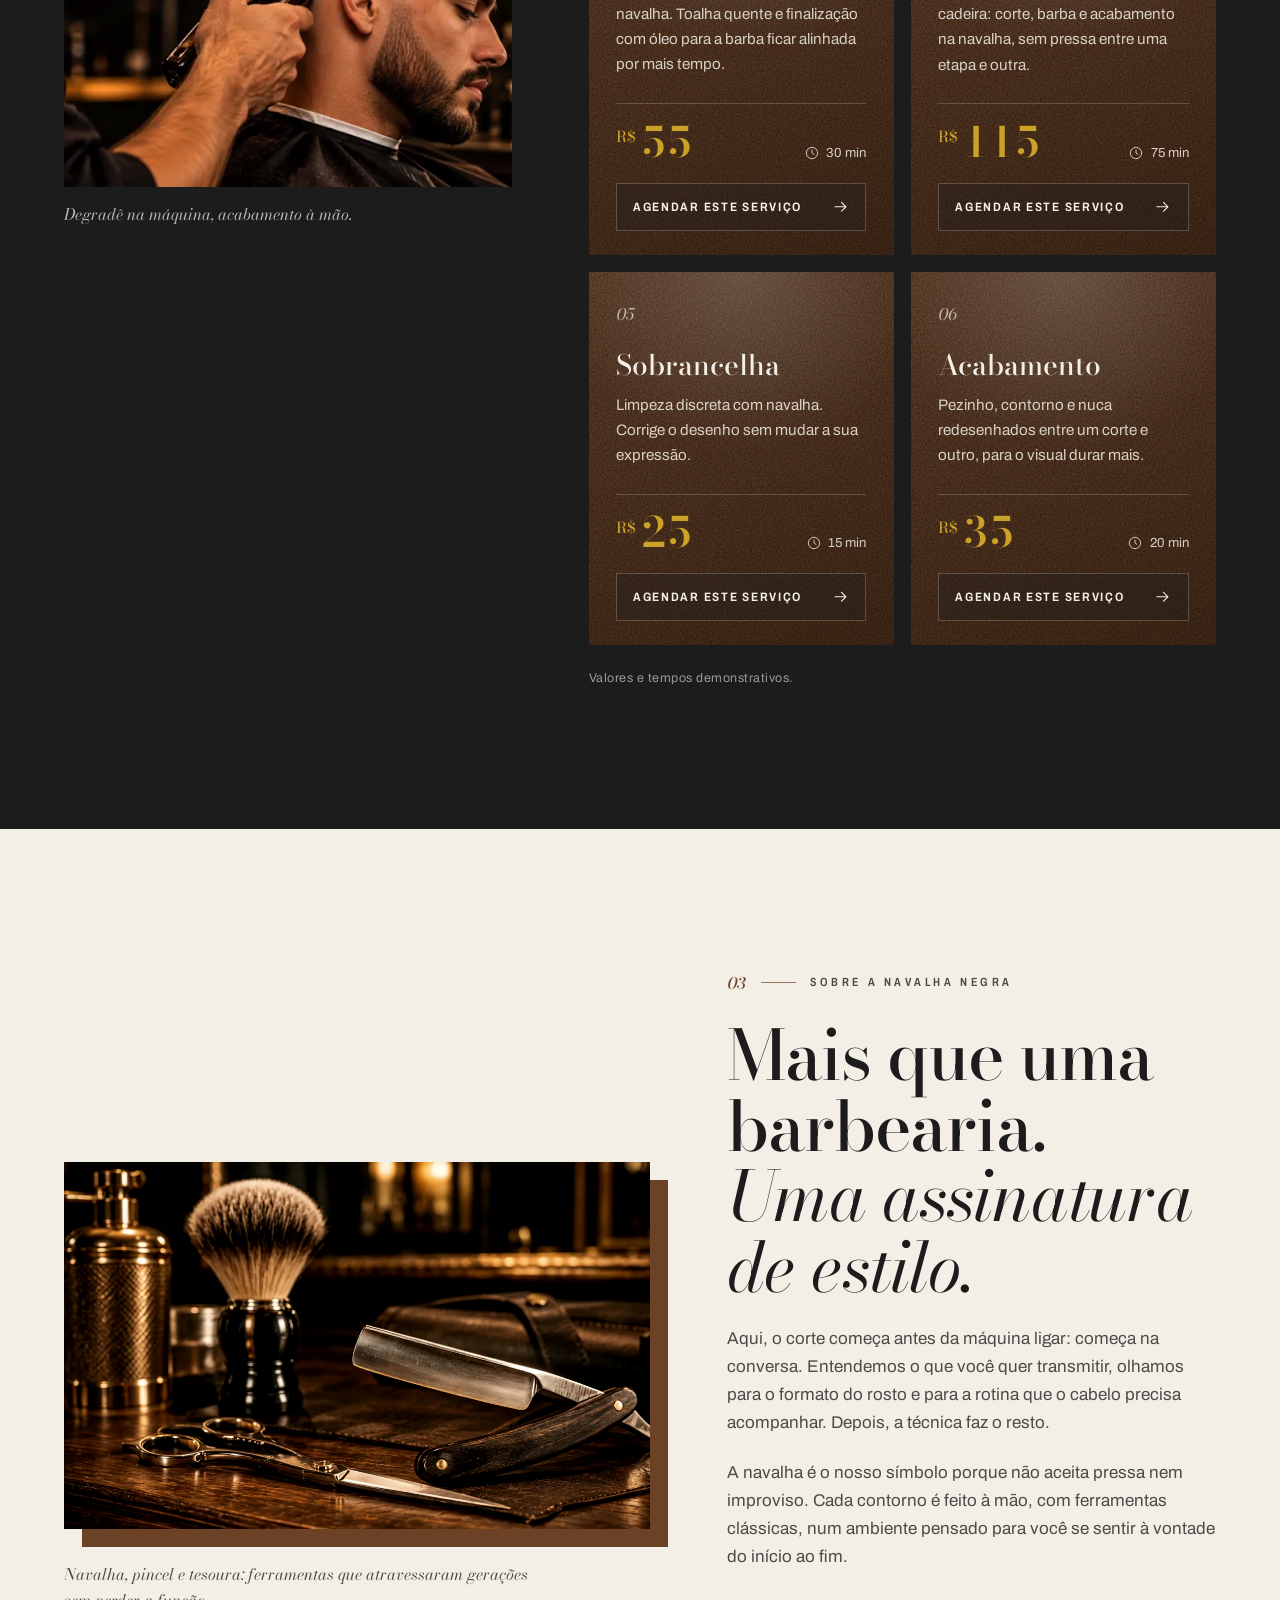
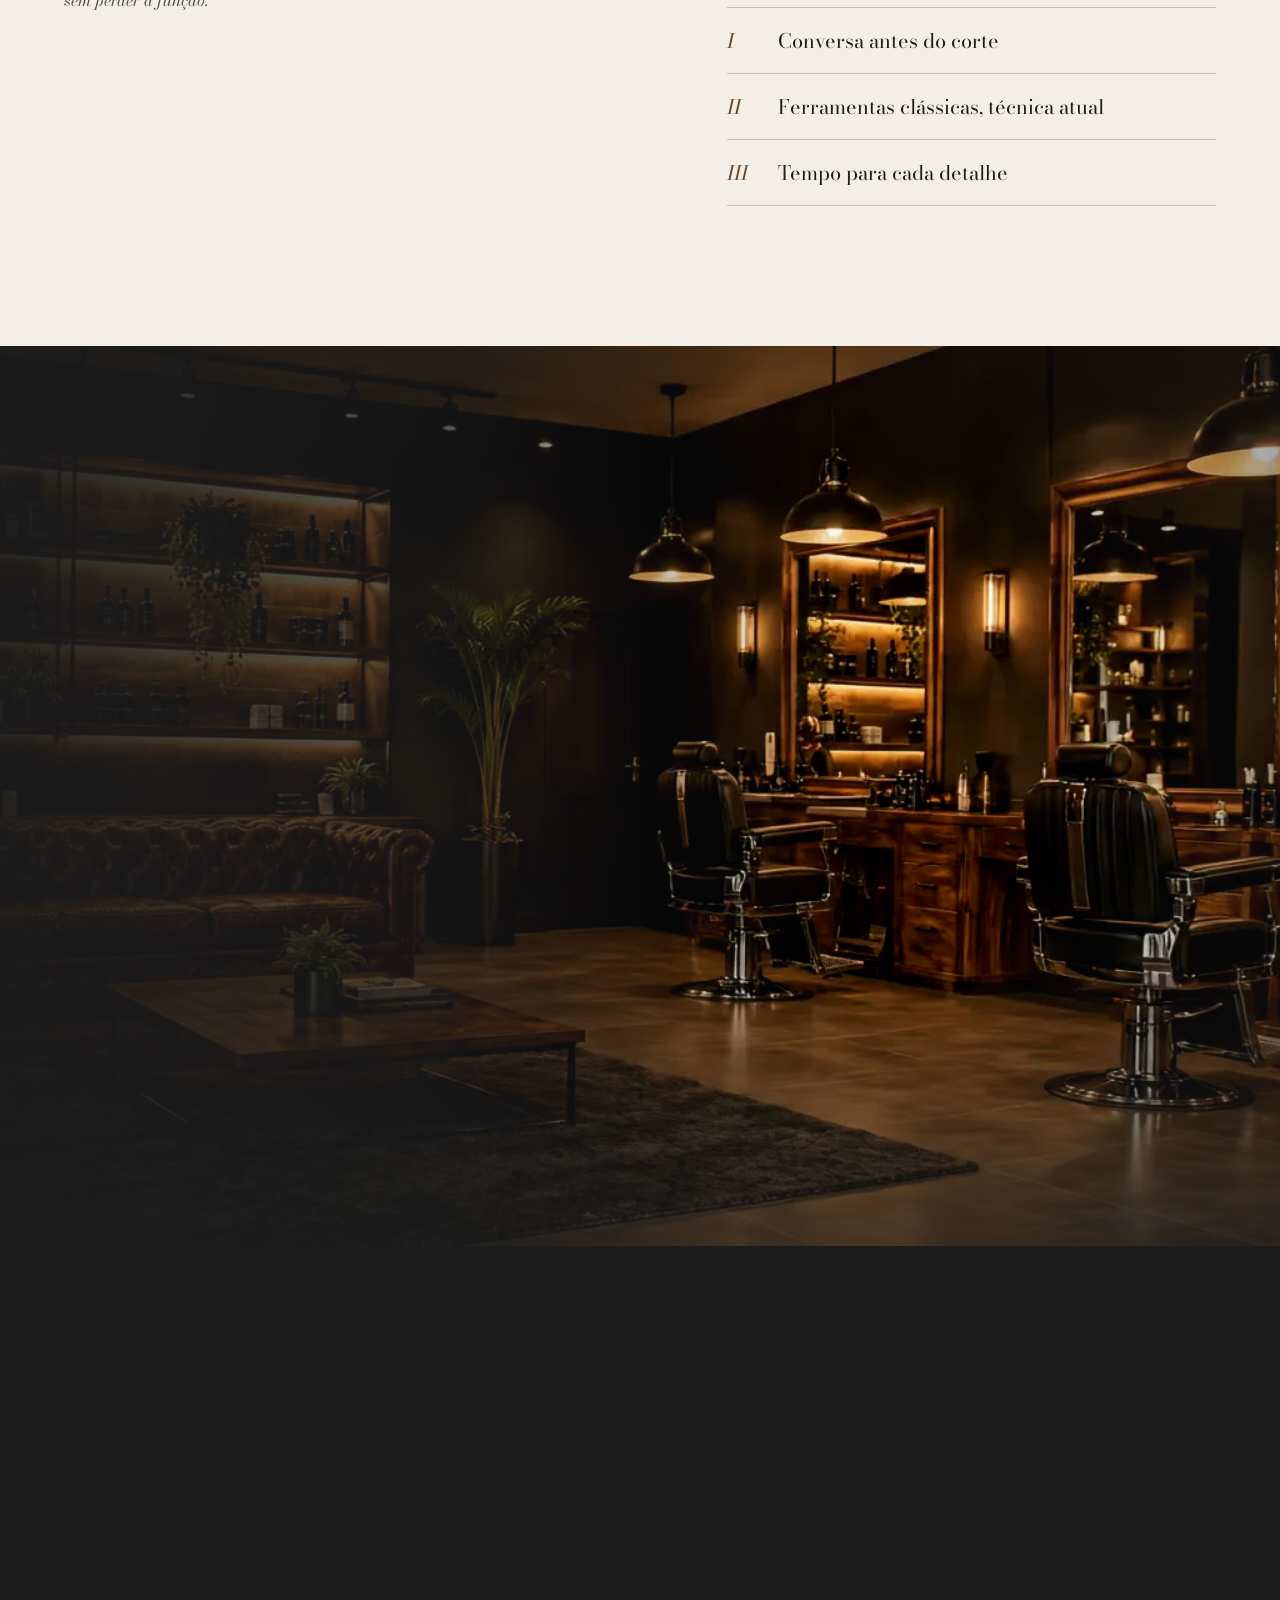
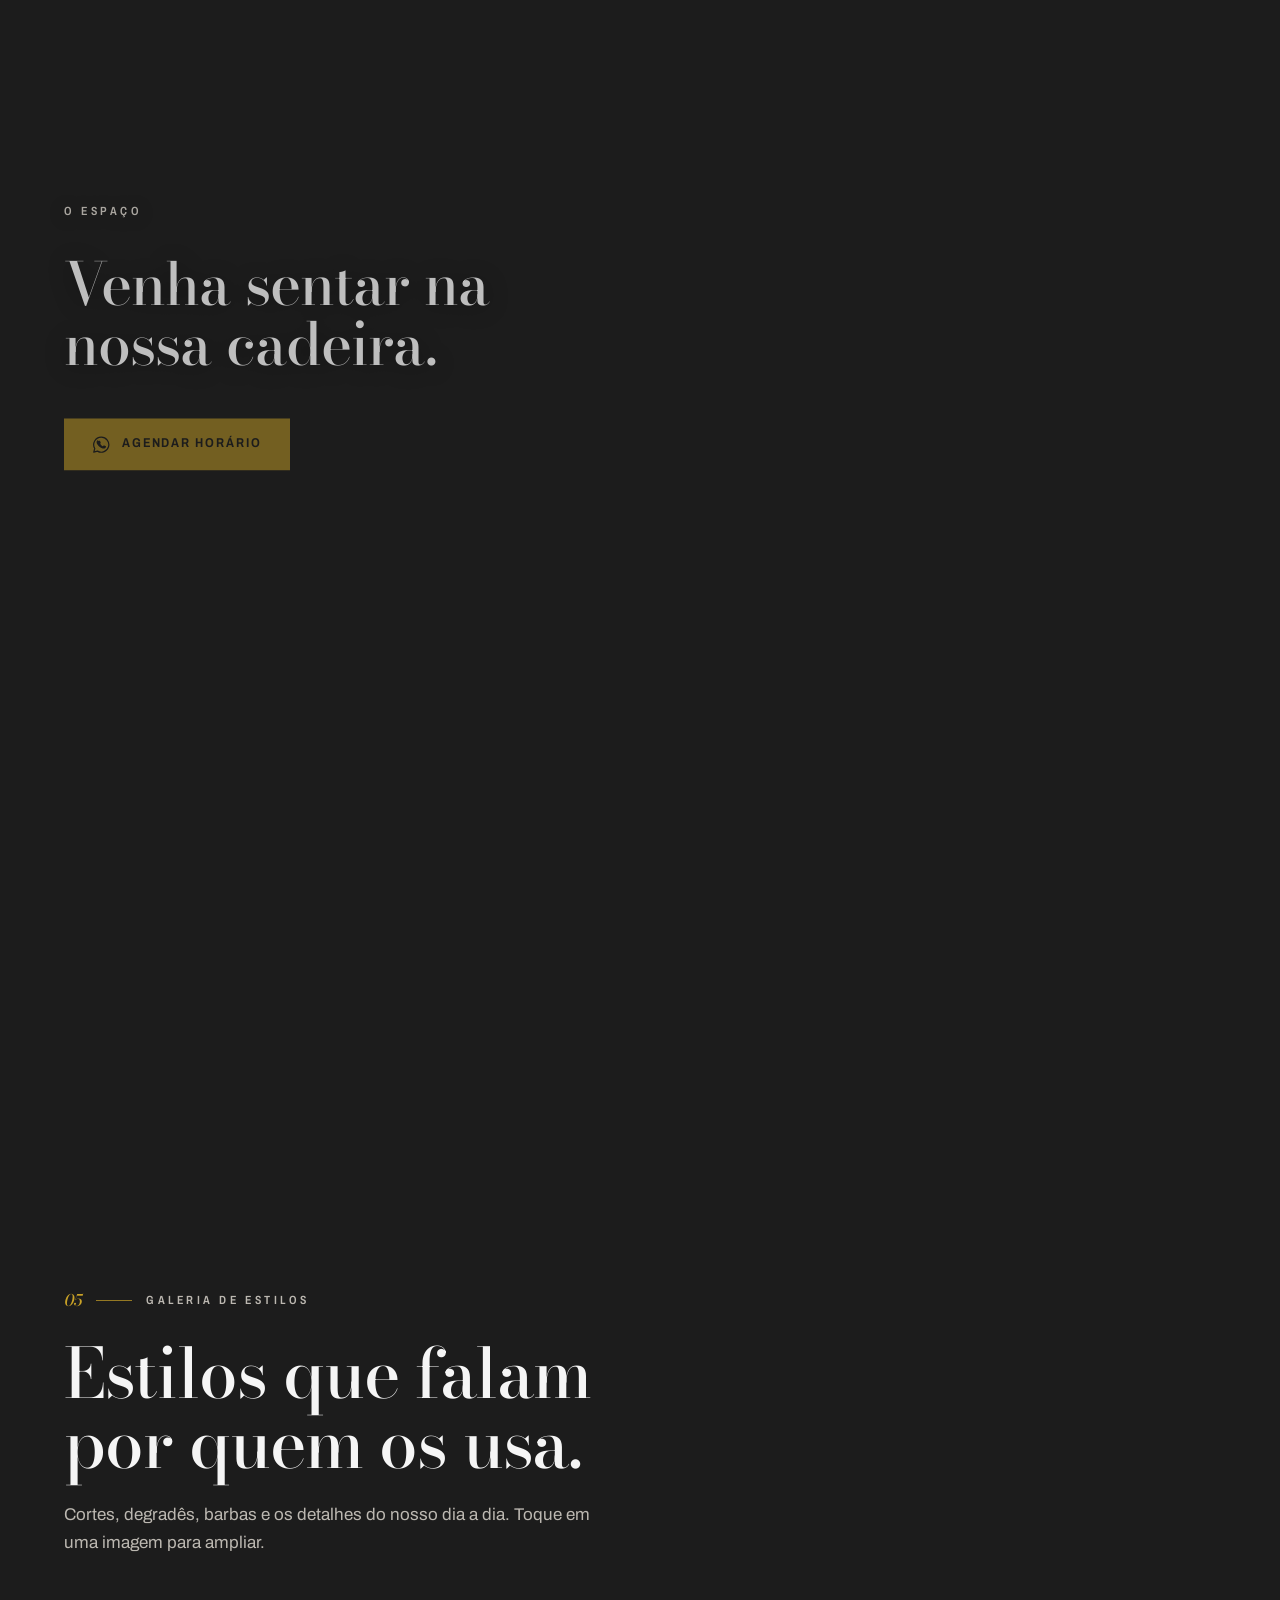
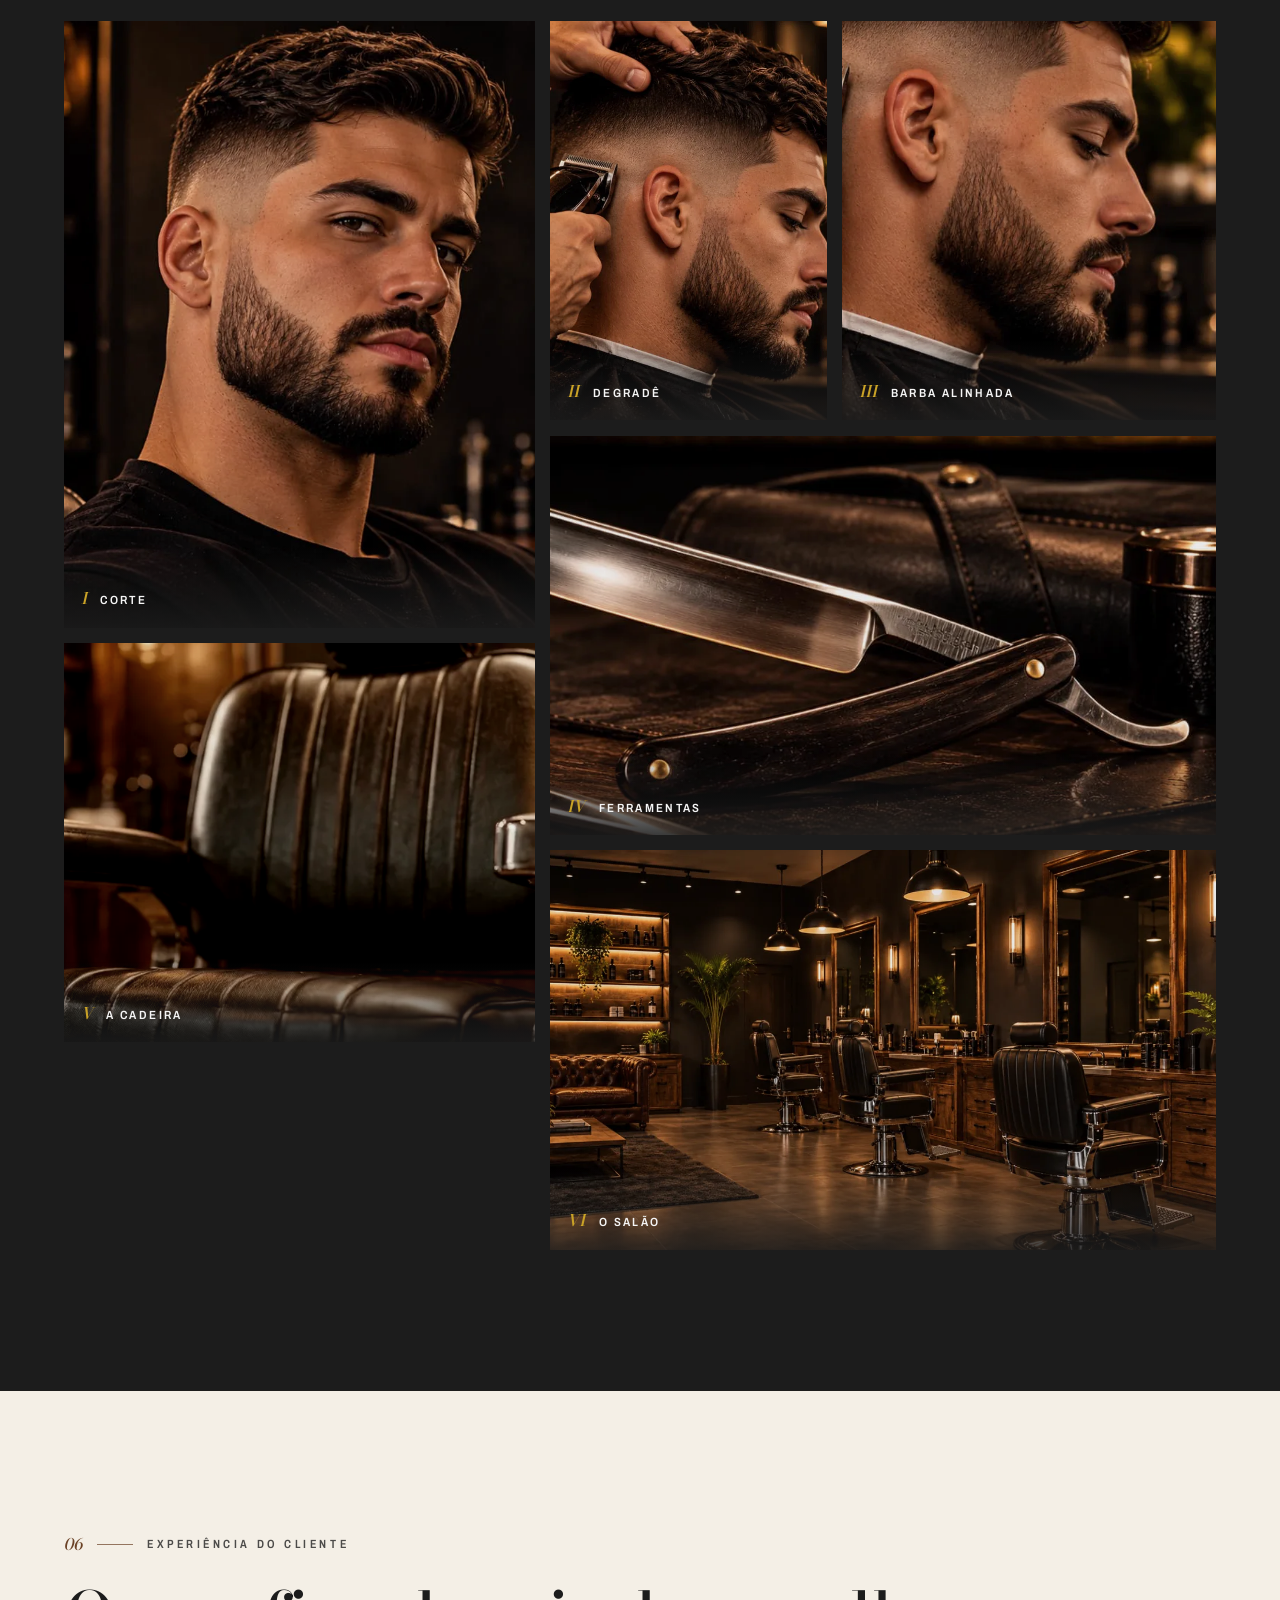
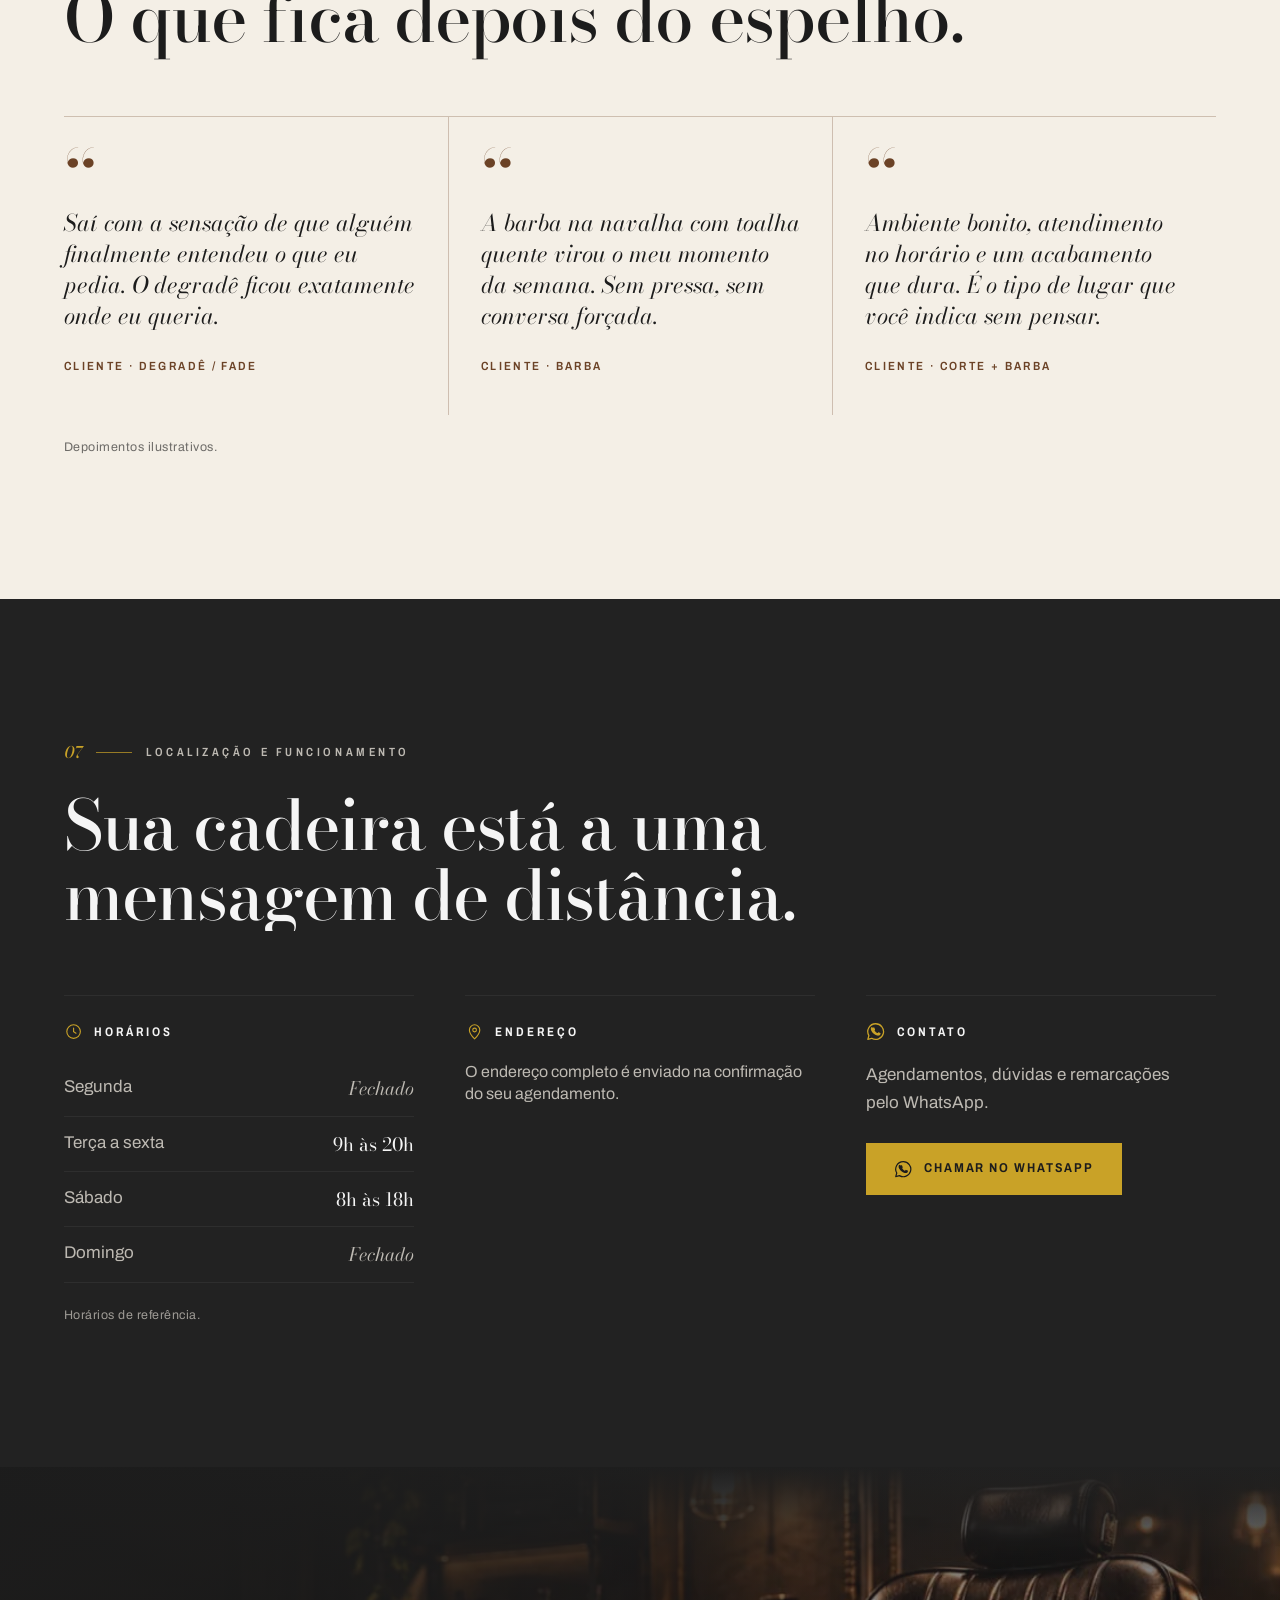
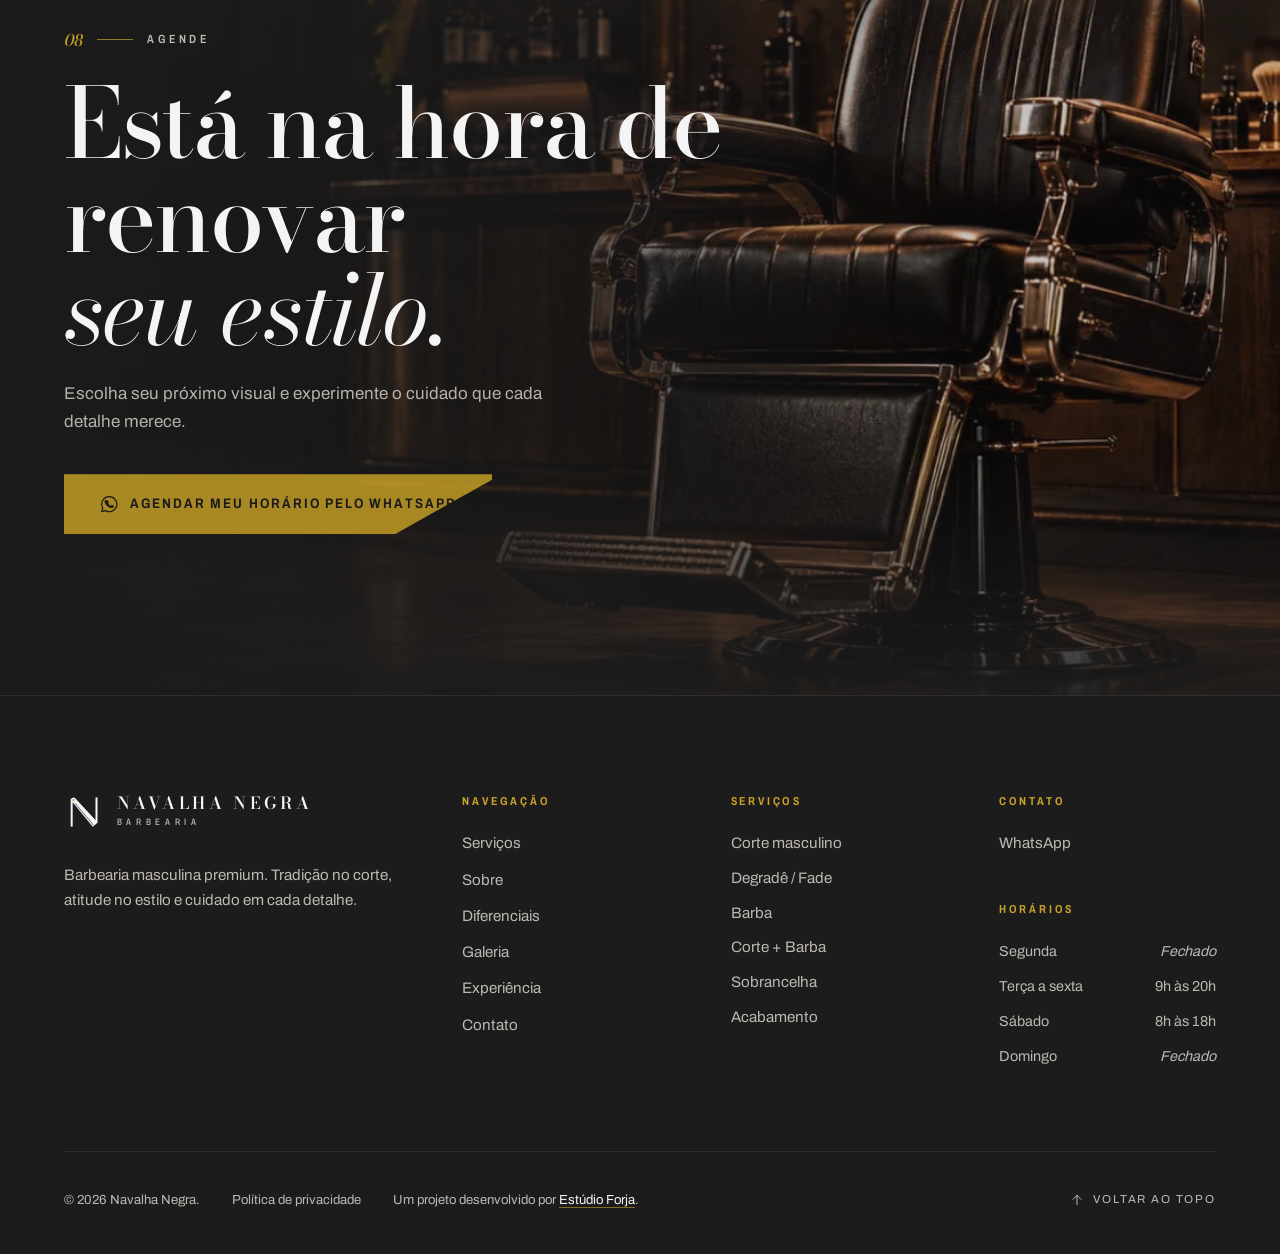
==== commit 67fcc02d: "Voltar ao Estúdio Forja leva para a vitrine do portfólio Co-Authored-By: Claude Opus 5.5 <noreply@an" ====
--- a/index.html
+++ b/index.html
@@ -80,7 +80,7 @@
 
 <!-- Faixa de portfólio: volta ao site principal do Estúdio Forja -->
 <div class="faixa-forja">
-  <a href="https://estudioforja.com.br/" data-forja>
+  <a href="https://estudioforja.com.br/#portfolio" data-forja>
     <svg aria-hidden="true"><use href="#i-seta-volta"/></svg>
     Voltar ao Estúdio Forja
   </a>
@@ -116,7 +116,7 @@
     <a href="#contato"><i>07</i>Contato</a>
   </nav>
   <a class="botao botao-ouro" data-wa href="#agendar"><svg aria-hidden="true"><use href="#i-whats"/></svg>Agendar pelo WhatsApp</a>
-  <a class="menu-forja" href="https://estudioforja.com.br/" data-forja><svg aria-hidden="true"><use href="#i-seta-volta"/></svg>Voltar ao Estúdio Forja</a>
+  <a class="menu-forja" href="https://estudioforja.com.br/#portfolio" data-forja><svg aria-hidden="true"><use href="#i-seta-volta"/></svg>Voltar ao Estúdio Forja</a>
 </div>
 
 <main id="conteudo">
@@ -351,7 +351,7 @@
   <div class="rodape-base">
     <p>© <span id="ano">2026</span> Navalha Negra.</p>
     <a class="rodape-legal" href="privacidade.html">Política de privacidade</a>
-    <p class="credito">Um projeto desenvolvido por <a href="https://estudioforja.com.br/" data-forja>Estúdio Forja</a>.</p>
+    <p class="credito">Um projeto desenvolvido por <a href="https://estudioforja.com.br/#portfolio" data-forja>Estúdio Forja</a>.</p>
     <a class="rodape-topo" href="#inicio"><svg aria-hidden="true"><use href="#i-topo"/></svg>Voltar ao topo</a>
   </div>
 </footer>
@@ -377,7 +377,7 @@
   </div>
   <div class="janela-acoes">
     <a class="botao botao-ouro" id="janela-whatsapp" href="https://estudioforja.com.br/" target="_blank" rel="noopener"><svg aria-hidden="true"><use href="#i-whats"/></svg>Quero um site assim</a>
-    <a class="botao botao-linha" href="https://estudioforja.com.br/" data-forja>Ver outros projetos</a>
+    <a class="botao botao-linha" href="https://estudioforja.com.br/#portfolio" data-forja>Ver outros projetos</a>
   </div>
   <button class="janela-continuar" type="button" data-fechar>Continuar explorando a Navalha Negra</button>
 </dialog>
